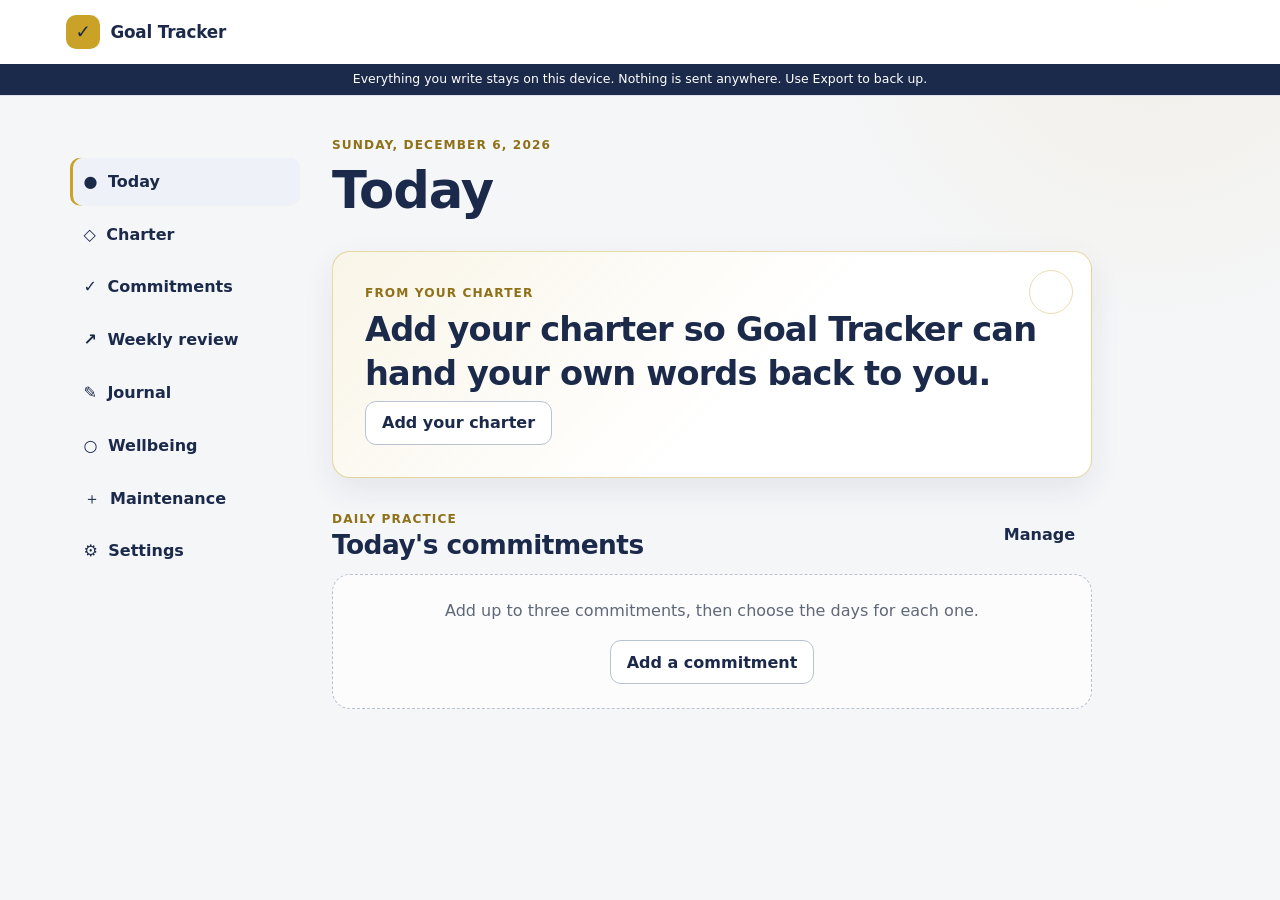
==== goal-tracker.html @ deef19a3 "Build private offline-first Goal Tracker" ====
<!doctype html>
<html lang="en" data-single-file="true">
<head>
  <meta charset="utf-8">
  <meta name="viewport" content="width=device-width, initial-scale=1, viewport-fit=cover">
  <meta name="theme-color" content="#1B2A4A">
  <meta http-equiv="Content-Security-Policy" content="default-src 'none'; script-src 'sha256-AmzIKdJXpVwLEZzU68lfQ1mdBtEyoO5dFPT7alHxhcQ='; style-src 'sha256-Ge08pgRv8mC3d4FVAQtG/hg/NUlKx7yEkmeWaC9Co2U='; img-src data: blob:; font-src 'none'; connect-src 'none'; media-src 'none'; object-src 'none'; base-uri 'none'; form-action 'none'; frame-src 'none'; worker-src 'none'; manifest-src 'none'">
  <meta name="description" content="A private, offline-first personal goal tracker.">
  <title>Goal Tracker</title>
  <link rel="icon" href="[data-uri]">
  <style>:root {
  color-scheme: light;
  --navy: #1B2A4A;
  --navy-2: #29426f;
  --gold: #C9A227;
  --gold-text: #8F7119;
  --ink: #172033;
  --muted: #5f6878;
  --paper: #ffffff;
  --canvas: #f5f6f8;
  --line: #d9dee7;
  --soft-navy: #eef2f8;
  --soft-gold: #fbf6e5;
  --success: #2f765a;
  --danger: #a44343;
  --warning: #8F7119;
  --stuck: #76548f;
  --shadow: 0 12px 32px rgba(27, 42, 74, 0.08);
  --radius: 18px;
  --radius-small: 12px;
  --content: 760px;
  font-family: system-ui, sans-serif;
  font-synthesis: none;
  text-rendering: optimizeLegibility;
}

* {
  box-sizing: border-box;
}

html {
  min-width: 320px;
  min-height: 100%;
  background: var(--canvas);
}

body {
  min-width: 320px;
  min-height: 100vh;
  margin: 0;
  overflow-x: hidden;
  color: var(--ink);
  background:
    radial-gradient(circle at 90% 0%, rgba(201, 162, 39, 0.08), transparent 22rem),
    var(--canvas);
  font-size: 16px;
  line-height: 1.55;
}

button,
input,
textarea,
select {
  font: inherit;
}

button {
  touch-action: manipulation;
}

button,
label,
input,
textarea {
  max-width: 100%;
}

button:focus-visible,
input:focus-visible,
textarea:focus-visible,
select:focus-visible,
a:focus-visible {
  outline: 3px solid rgba(201, 162, 39, 0.72);
  outline-offset: 2px;
}

h1,
h2,
h3,
p {
  margin-top: 0;
}

h1,
h2,
h3 {
  color: var(--navy);
  line-height: 1.18;
  letter-spacing: -0.02em;
}

h1 {
  margin-bottom: 0.45rem;
  font-size: clamp(2rem, 8vw, 3.2rem);
  font-weight: 760;
}

h2 {
  margin-bottom: 0.7rem;
  font-size: clamp(1.3rem, 4vw, 1.65rem);
}

h3 {
  margin-bottom: 0.55rem;
  font-size: 1.06rem;
}

[hidden] {
  display: none !important;
}

.sr-only {
  position: absolute !important;
  width: 1px !important;
  height: 1px !important;
  padding: 0 !important;
  overflow: hidden !important;
  clip: rect(0, 0, 0, 0) !important;
  white-space: nowrap !important;
  border: 0 !important;
}

.skip-link {
  position: fixed;
  z-index: 1000;
  top: 0.5rem;
  left: 0.5rem;
  padding: 0.7rem 1rem;
  transform: translateY(-160%);
  border-radius: 8px;
  color: white;
  background: var(--navy);
}

.skip-link:focus {
  transform: translateY(0);
}

.backup-banner {
  position: relative;
  z-index: 80;
  display: flex;
  align-items: center;
  justify-content: center;
  gap: 1rem;
  padding: 0.75rem max(1rem, env(safe-area-inset-right)) 0.75rem max(1rem, env(safe-area-inset-left));
  color: #fff;
  background: var(--gold-text);
}

.backup-banner > div:first-child {
  display: grid;
  gap: 0.05rem;
}

.banner-actions,
.form-actions,
.segmented-actions,
.data-actions {
  display: flex;
  flex-wrap: wrap;
  align-items: center;
  gap: 0.65rem;
}

.app-header {
  position: sticky;
  z-index: 50;
  top: 0;
  border-bottom: 1px solid rgba(217, 222, 231, 0.88);
  background: rgba(255, 255, 255, 0.96);
  backdrop-filter: blur(12px);
}

.header-inner {
  display: flex;
  min-height: 64px;
  align-items: center;
  gap: 0.75rem;
  max-width: 1180px;
  margin: 0 auto;
  padding: 0.55rem 1rem;
}

.brand {
  display: flex;
  flex: 1;
  align-items: center;
  gap: 0.65rem;
  color: var(--navy);
  font-size: 1.05rem;
  font-weight: 750;
  letter-spacing: -0.01em;
}

.brand-mark {
  display: grid;
  width: 34px;
  height: 34px;
  place-items: center;
  border-radius: 10px;
  color: var(--navy);
  background: var(--gold);
  font-size: 1.15rem;
  font-weight: 900;
}

.privacy-strip {
  margin: 0;
  padding: 0.45rem 1rem;
  color: #fff;
  background: var(--navy);
  text-align: center;
  font-size: 0.78rem;
  line-height: 1.35;
}

.layout {
  display: grid;
  grid-template-columns: minmax(0, 1fr);
  max-width: 1180px;
  margin: 0 auto;
}

.desktop-nav {
  display: none;
}

.main-content {
  width: 100%;
  min-width: 0;
  padding: 1.5rem max(1rem, env(safe-area-inset-right)) calc(6rem + env(safe-area-inset-bottom)) max(1rem, env(safe-area-inset-left));
}

.view {
  width: min(100%, var(--content));
  margin: 0 auto;
  animation: view-in 180ms ease-out;
}

@keyframes view-in {
  from {
    opacity: 0;
    transform: translateY(4px);
  }
  to {
    opacity: 1;
    transform: translateY(0);
  }
}

@media (prefers-reduced-motion: reduce) {
  *,
  *::before,
  *::after {
    scroll-behavior: auto !important;
    animation-duration: 0.01ms !important;
    animation-iteration-count: 1 !important;
    transition-duration: 0.01ms !important;
  }
}

.page-heading {
  display: flex;
  align-items: flex-end;
  justify-content: space-between;
  gap: 1rem;
  margin: 0.25rem 0 1.5rem;
}

.page-heading-split {
  align-items: center;
}

.intro {
  max-width: 62ch;
  margin-bottom: 0;
  color: var(--muted);
  font-size: 1.02rem;
}

.eyebrow,
.card-kicker {
  margin-bottom: 0.3rem;
  color: var(--gold-text);
  font-size: 0.76rem;
  font-weight: 780;
  letter-spacing: 0.09em;
  text-transform: uppercase;
}

.card {
  overflow: hidden;
  border: 1px solid var(--line);
  border-radius: var(--radius);
  background: var(--paper);
  box-shadow: var(--shadow);
}

.greeting-card {
  position: relative;
  margin-bottom: 2rem;
  padding: clamp(1.25rem, 5vw, 2rem);
  border-color: rgba(201, 162, 39, 0.4);
  background:
    linear-gradient(135deg, rgba(201, 162, 39, 0.11), transparent 55%),
    var(--paper);
}

.greeting-card::after {
  position: absolute;
  top: 1.1rem;
  right: 1.1rem;
  width: 42px;
  height: 42px;
  border: 1px solid rgba(201, 162, 39, 0.36);
  border-radius: 50%;
  content: "";
}

.greeting-text {
  position: relative;
  z-index: 1;
  max-width: 31ch;
  margin-bottom: 0.35rem;
  color: var(--navy);
  font-size: clamp(1.35rem, 6vw, 2.1rem);
  font-weight: 650;
  line-height: 1.3;
  letter-spacing: -0.025em;
}

.milestone-arrival {
  display: flex;
  align-items: center;
  justify-content: space-between;
  gap: 1rem;
  margin-bottom: 1.75rem;
  padding: 1.2rem;
  border-left: 5px solid var(--gold);
}

.milestone-arrival p:last-child {
  margin-bottom: 0;
}

.section-heading {
  display: flex;
  align-items: center;
  justify-content: space-between;
  gap: 1rem;
  margin: 1.5rem 0 0.9rem;
}

.section-heading h2,
.section-heading p {
  margin-bottom: 0;
}

.stack {
  display: grid;
  gap: 1rem;
}

.form-stack {
  display: grid;
  gap: 1.25rem;
}

.form-card,
.settings-card,
.week-card,
.chart-card,
.privacy-card {
  padding: clamp(1rem, 4vw, 1.4rem);
}

.form-card {
  display: grid;
  gap: 1.15rem;
}

.form-card h2 {
  margin-bottom: 0;
}

label {
  display: grid;
  gap: 0.45rem;
  color: var(--navy);
  font-weight: 650;
}

input[type="text"],
input[type="date"],
input[type="time"],
textarea,
select {
  width: 100%;
  min-height: 48px;
  padding: 0.72rem 0.8rem;
  border: 1px solid #b9c2d0;
  border-radius: 10px;
  color: var(--ink);
  background: #fff;
  font-weight: 430;
}

textarea {
  min-height: 96px;
  resize: vertical;
}

input:hover,
textarea:hover,
select:hover {
  border-color: #8d99ab;
}

.field-help {
  color: var(--muted);
  font-size: 0.84rem;
  font-weight: 450;
}

.button,
.icon-button {
  min-height: 44px;
  border: 1px solid transparent;
  border-radius: 11px;
  cursor: pointer;
  font-weight: 720;
  line-height: 1.2;
}

.button {
  display: inline-flex;
  align-items: center;
  justify-content: center;
  gap: 0.45rem;
  min-width: 44px;
  padding: 0.7rem 1rem;
}

.icon-button {
  display: inline-grid;
  width: 44px;
  min-width: 44px;
  padding: 0;
  place-items: center;
  color: var(--navy);
  background: var(--soft-navy);
  font-size: 1.35rem;
}

.button-primary {
  color: #fff;
  background: var(--navy);
}

.button-primary:hover {
  background: var(--navy-2);
}

.button-secondary {
  border-color: #b9c2d0;
  color: var(--navy);
  background: #fff;
}

.button-secondary:hover,
.icon-button:hover {
  border-color: #8d99ab;
  background: var(--soft-navy);
}

.button-quiet {
  color: var(--navy);
  background: transparent;
}

.button-quiet:hover {
  background: var(--soft-navy);
}

.button-light {
  border-color: rgba(255, 255, 255, 0.7);
  color: var(--navy);
  background: #fff;
}

.button-danger {
  border-color: rgba(164, 67, 67, 0.28);
  color: var(--danger);
  background: #fff;
}

.button[disabled],
.icon-button[disabled] {
  cursor: not-allowed;
  opacity: 0.5;
}

.sticky-action {
  position: sticky;
  z-index: 10;
  bottom: calc(0.75rem + env(safe-area-inset-bottom));
  display: flex;
  justify-content: flex-end;
  padding: 0.65rem;
  border: 1px solid rgba(217, 222, 231, 0.9);
  border-radius: 15px;
  background: rgba(255, 255, 255, 0.94);
  box-shadow: var(--shadow);
  backdrop-filter: blur(10px);
}

.value-number,
.tension-number {
  display: inline-grid;
  width: 30px;
  height: 30px;
  margin-right: 0.35rem;
  place-items: center;
  border-radius: 50%;
  color: var(--navy);
  background: var(--soft-gold);
  font-size: 0.88rem;
}

.tension-grid {
  display: grid;
  gap: 0.85rem;
}

.commitment-card,
.today-commitment {
  padding: 1.1rem;
}

.commitment-card {
  display: grid;
  gap: 1rem;
}

.commitment-head,
.today-commitment-head {
  display: flex;
  align-items: flex-start;
  justify-content: space-between;
  gap: 0.75rem;
}

.commitment-head h2,
.today-commitment h3 {
  overflow-wrap: anywhere;
}

.schedule-picker {
  display: grid;
  grid-template-columns: repeat(4, minmax(44px, 1fr));
  gap: 0.35rem;
  border: 0;
  padding: 0;
  margin: 0;
}

.schedule-picker legend {
  grid-column: 1 / -1;
  margin-bottom: 0.55rem;
  color: var(--navy);
  font-weight: 650;
}

@media (min-width: 500px) {
  .schedule-picker {
    grid-template-columns: repeat(7, minmax(44px, 1fr));
  }
}

.day-check {
  position: relative;
  display: block;
  min-width: 0;
}

.day-check input {
  position: absolute;
  width: 1px;
  height: 1px;
  opacity: 0;
}

.day-check span {
  display: grid;
  min-width: 0;
  min-height: 44px;
  place-items: center;
  border: 1px solid #b9c2d0;
  border-radius: 10px;
  color: var(--muted);
  background: #fff;
  font-size: 0.76rem;
  font-weight: 720;
}

.day-check input:checked + span {
  border-color: var(--navy);
  color: #fff;
  background: var(--navy);
}

.day-check input:focus-visible + span {
  outline: 3px solid rgba(201, 162, 39, 0.72);
  outline-offset: 2px;
}

.commitment-meta {
  display: flex;
  flex-wrap: wrap;
  gap: 0.5rem;
  color: var(--muted);
  font-size: 0.84rem;
}

.count-badge,
.status-badge {
  display: inline-flex;
  min-height: 28px;
  align-items: center;
  padding: 0.25rem 0.55rem;
  border-radius: 999px;
  font-size: 0.78rem;
  font-weight: 720;
}

.count-badge {
  color: var(--navy);
  background: var(--soft-gold);
}

.status-actions {
  display: grid;
  grid-template-columns: repeat(2, minmax(0, 1fr));
  gap: 0.55rem;
  margin-top: 0.85rem;
}

.status-button {
  min-height: 48px;
  justify-content: flex-start;
  border-color: var(--line);
  color: var(--navy);
  background: #fff;
  font-size: 0.9rem;
}

.status-button::before {
  width: 10px;
  height: 10px;
  flex: 0 0 auto;
  border-radius: 50%;
  background: var(--line);
  content: "";
}

.status-button[data-status="Completed"]::before,
.status-completed {
  background: var(--success);
}

.status-button[data-status="Missed"]::before,
.status-missed {
  background: var(--danger);
}

.status-button[data-status="Renegotiated"]::before,
.status-renegotiated {
  background: var(--warning);
}

.status-button[data-status="Stuck"]::before,
.status-stuck {
  background: var(--stuck);
}

.status-not-scheduled {
  background: #aeb6c2;
}

.status-button.is-selected {
  border-color: var(--navy);
  box-shadow: inset 0 0 0 1px var(--navy);
  background: var(--soft-navy);
}

.current-status {
  margin: 0.75rem 0 0;
  color: var(--muted);
  font-size: 0.88rem;
}

.renegotiated-detail {
  margin: 0.7rem 0 0;
  padding: 0.7rem;
  border-radius: 10px;
  color: #65510f;
  background: var(--soft-gold);
  font-size: 0.9rem;
}

.empty-state {
  padding: 1.5rem;
  border: 1px dashed #b9c2d0;
  border-radius: var(--radius);
  color: var(--muted);
  background: rgba(255, 255, 255, 0.65);
  text-align: center;
}

.empty-state p:last-child {
  margin-bottom: 0;
}

.support-note {
  margin-top: 1.25rem;
  padding: 1rem;
  border-left: 5px solid var(--stuck);
  border-radius: 12px;
  color: #463154;
  background: #f5eff8;
}

.support-note p {
  margin: 0.25rem 0 0;
}

.week-card {
  margin-top: 1.5rem;
}

.week-grid {
  display: grid;
  gap: 1rem;
}

.week-row {
  display: grid;
  gap: 0.5rem;
}

.week-row-title {
  overflow-wrap: anywhere;
  color: var(--navy);
  font-size: 0.9rem;
  font-weight: 720;
}

.week-days {
  display: grid;
  grid-template-columns: repeat(7, minmax(0, 1fr));
  gap: 0.3rem;
}

.week-day {
  display: grid;
  min-width: 0;
  min-height: 58px;
  place-items: center;
  gap: 0.15rem;
  padding: 0.25rem 0.05rem;
  border: 1px solid var(--line);
  border-radius: 9px;
  color: var(--muted);
  background: #fff;
  text-align: center;
  font-size: 0.66rem;
}

.week-day strong {
  color: var(--navy);
  font-size: 0.72rem;
}

.week-day .status-dot {
  width: 10px;
  height: 10px;
}

.week-status-code {
  color: var(--navy);
  font-size: 0.63rem;
  font-weight: 800;
}

.week-day.is-today {
  border-color: var(--gold);
  box-shadow: inset 0 0 0 1px var(--gold);
}

.status-legend {
  display: flex;
  flex-wrap: wrap;
  gap: 0.55rem 0.8rem;
  margin-top: 1rem;
  color: var(--muted);
  font-size: 0.74rem;
}

.status-legend span {
  display: inline-flex;
  align-items: center;
  gap: 0.35rem;
}

.status-dot,
.line-key {
  display: inline-block;
  width: 9px;
  height: 9px;
  flex: 0 0 auto;
  border-radius: 50%;
}

.rating-grid {
  display: grid;
  gap: 1rem;
}

.rating-grid label {
  position: relative;
  padding: 1rem;
  border: 1px solid var(--line);
  border-radius: 12px;
  background: var(--soft-navy);
}

.rating-output {
  position: absolute;
  top: 0.65rem;
  right: 0.8rem;
  display: grid;
  width: 42px;
  height: 42px;
  place-items: center;
  border-radius: 50%;
  color: var(--navy);
  background: #fff;
  font-size: 1.15rem;
  font-weight: 780;
}

input[type="range"] {
  width: 100%;
  min-height: 44px;
  accent-color: var(--navy);
}

.range-ends {
  display: flex;
  justify-content: space-between;
  color: var(--muted);
  font-size: 0.75rem;
}

.chart-card {
  margin-top: 1.5rem;
}

.chart {
  display: block;
  width: 100%;
  height: 230px;
  margin-top: 0.75rem;
  border-radius: 12px;
  background: linear-gradient(to bottom, #fff, #f9fafc);
}

.chart-legend {
  display: flex;
  flex-wrap: wrap;
  gap: 0.7rem;
  color: var(--muted);
  font-size: 0.76rem;
}

.chart-legend span {
  display: inline-flex;
  align-items: center;
  gap: 0.35rem;
}

.line-key {
  width: 18px;
  height: 3px;
  border-radius: 3px;
}

.line-progress {
  background: var(--navy);
}

.line-confidence {
  background: var(--gold-text);
}

.history-list {
  display: grid;
  gap: 0.75rem;
  margin-top: 1rem;
}

.history-item {
  display: grid;
  gap: 0.45rem;
  padding: 0.9rem;
  border: 1px solid var(--line);
  border-radius: 12px;
  background: #fff;
}

.history-head {
  display: flex;
  align-items: flex-start;
  justify-content: space-between;
  gap: 0.75rem;
}

.history-item p {
  margin-bottom: 0;
  overflow-wrap: anywhere;
}

.history-actions {
  display: flex;
  flex-wrap: wrap;
  gap: 0.4rem;
}

.history-actions .button {
  min-height: 44px;
  padding: 0.55rem 0.7rem;
  font-size: 0.8rem;
}

.prompt-box {
  padding: 1rem;
  border: 1px solid rgba(201, 162, 39, 0.35);
  border-radius: 12px;
  background: var(--soft-gold);
}

.prompt-box p:last-child {
  margin-bottom: 0;
  color: var(--navy);
  font-weight: 650;
}

.who-item {
  padding: 1rem;
}

.who-item h2 {
  font-size: 1.12rem;
}

.response-options {
  display: grid;
  gap: 0.45rem;
  border: 0;
  padding: 0;
  margin: 0;
}

.response-options legend {
  position: absolute;
  width: 1px;
  height: 1px;
  overflow: hidden;
  clip: rect(0, 0, 0, 0);
  white-space: nowrap;
}

.response-option {
  position: relative;
  display: block;
  color: var(--ink);
  font-weight: 500;
}

.response-option input {
  position: absolute;
  width: 1px;
  height: 1px;
  opacity: 0;
}

.response-option span {
  display: flex;
  min-height: 48px;
  align-items: center;
  justify-content: space-between;
  gap: 0.6rem;
  padding: 0.65rem 0.75rem;
  border: 1px solid var(--line);
  border-radius: 10px;
  background: #fff;
}

.response-option b {
  display: grid;
  width: 28px;
  height: 28px;
  flex: 0 0 auto;
  place-items: center;
  border-radius: 50%;
  color: var(--navy);
  background: var(--soft-navy);
  font-size: 0.82rem;
}

.response-option input:checked + span {
  border-color: var(--navy);
  box-shadow: inset 0 0 0 1px var(--navy);
  background: var(--soft-navy);
}

.response-option input:focus-visible + span {
  outline: 3px solid rgba(201, 162, 39, 0.72);
  outline-offset: 2px;
}

.attribution {
  margin-top: 1.25rem;
  padding-top: 1rem;
  border-top: 1px solid var(--line);
  color: var(--muted);
  font-size: 0.83rem;
}

.attribution p:last-child {
  margin-bottom: 0;
  color: var(--ink);
  font-weight: 620;
}

.milestone-grid {
  display: grid;
  gap: 0.8rem;
  margin: 1.25rem 0;
}

.milestone-card {
  display: grid;
  gap: 0.7rem;
  padding: 1rem;
}

.milestone-card.is-due {
  border-color: rgba(201, 162, 39, 0.6);
  background: var(--soft-gold);
}

.milestone-card.is-complete {
  border-color: rgba(47, 118, 90, 0.35);
}

.milestone-status {
  color: var(--muted);
  font-size: 0.84rem;
}

.settings-card + .settings-card,
.settings-card + .privacy-card {
  margin-top: 1rem;
}

.settings-card > p:last-child {
  margin-bottom: 0;
}

.settings-card label {
  margin: 0.8rem 0;
}

.storage-status {
  padding: 0.8rem;
  border-radius: 10px;
  color: var(--navy);
  background: var(--soft-navy);
}

.file-button {
  position: relative;
  overflow: hidden;
}

.file-button input {
  position: absolute;
  width: 1px;
  height: 1px;
  opacity: 0;
}

.privacy-card {
  border-color: rgba(201, 162, 39, 0.42);
  background: linear-gradient(135deg, var(--soft-gold), #fff 75%);
}

.privacy-card p:last-child {
  margin-bottom: 0;
}

.nav-dialog,
.form-dialog {
  width: min(calc(100% - 2rem), 520px);
  max-height: calc(100vh - 2rem);
  padding: 0;
  overflow: auto;
  border: 1px solid var(--line);
  border-radius: var(--radius);
  color: var(--ink);
  background: #fff;
  box-shadow: 0 24px 70px rgba(11, 20, 39, 0.3);
}

.nav-dialog::backdrop,
.form-dialog::backdrop {
  background: rgba(15, 24, 42, 0.58);
}

.dialog-header {
  display: flex;
  align-items: flex-start;
  justify-content: space-between;
  gap: 1rem;
  padding: 1rem 1rem 0.5rem;
}

.dialog-header h2 {
  margin-bottom: 0;
}

.mobile-nav {
  display: grid;
  gap: 0.35rem;
  padding: 0.5rem 1rem 1rem;
}

.nav-button {
  display: flex;
  width: 100%;
  min-height: 48px;
  align-items: center;
  gap: 0.65rem;
  padding: 0.7rem 0.85rem;
  border: 0;
  border-radius: 10px;
  color: var(--navy);
  background: transparent;
  cursor: pointer;
  text-align: left;
  font-weight: 680;
}

.nav-button:hover,
.nav-button.is-active {
  background: var(--soft-navy);
}

.nav-button.is-active {
  box-shadow: inset 3px 0 0 var(--gold);
}

.form-dialog form {
  display: grid;
  gap: 1rem;
  padding: 0 1rem 1rem;
}

.form-dialog .dialog-header {
  padding: 0;
}

.form-error {
  margin: 0;
  color: var(--danger);
  font-weight: 650;
}

.toast {
  position: fixed;
  z-index: 120;
  right: 1rem;
  bottom: calc(1rem + env(safe-area-inset-bottom));
  width: min(calc(100% - 2rem), 360px);
  padding: 0.85rem 1rem;
  border-radius: 12px;
  color: #fff;
  background: var(--navy);
  box-shadow: 0 16px 42px rgba(11, 20, 39, 0.3);
  font-weight: 650;
}

.print-summary {
  display: none;
}

@media (min-width: 620px) {
  .main-content {
    padding-top: 2.25rem;
  }

  .rating-grid,
  .tension-grid,
  .milestone-grid {
    grid-template-columns: repeat(2, minmax(0, 1fr));
  }

  .tension-grid h3,
  .tension-grid label:last-child {
    grid-column: 1 / -1;
  }

  .status-actions {
    grid-template-columns: repeat(4, minmax(0, 1fr));
  }

  .response-options {
    grid-template-columns: repeat(2, minmax(0, 1fr));
  }
}

@media (min-width: 900px) {
  .menu-button {
    display: none;
  }

  .header-settings {
    visibility: hidden;
  }

  .layout {
    grid-template-columns: 230px minmax(0, 1fr);
    gap: 2rem;
    padding: 0 1.25rem;
  }

  .desktop-nav {
    position: sticky;
    top: 126px;
    display: grid;
    align-self: start;
    gap: 0.3rem;
    padding: 2rem 0;
  }

  .main-content {
    padding-right: 0;
    padding-left: 0;
  }

  .view {
    margin-left: 0;
  }
}

@media (max-width: 500px) {
  .backup-banner {
    align-items: stretch;
    flex-direction: column;
    gap: 0.55rem;
  }

  .banner-actions {
    justify-content: space-between;
  }

  .page-heading-split {
    align-items: stretch;
    flex-direction: column;
  }

  .page-heading-split > .button {
    align-self: flex-start;
  }

  .milestone-arrival {
    align-items: stretch;
    flex-direction: column;
  }

  .milestone-arrival .button {
    width: 100%;
  }

  .section-heading {
    align-items: flex-start;
  }

  .data-actions {
    align-items: stretch;
    flex-direction: column;
  }

  .data-actions .button {
    width: 100%;
  }

  .segmented-actions {
    gap: 0.25rem;
  }

  .segmented-actions .button {
    padding-right: 0.55rem;
    padding-left: 0.55rem;
    font-size: 0.8rem;
  }
}

@media (max-width: 370px) {
  .header-settings {
    display: none;
  }

  .header-inner {
    padding-right: 0.65rem;
    padding-left: 0.65rem;
  }

  .main-content {
    padding-right: 0.75rem;
    padding-left: 0.75rem;
  }

  .form-card,
  .settings-card,
  .week-card,
  .chart-card,
  .privacy-card {
    padding: 0.85rem;
  }

  .status-button {
    padding-right: 0.6rem;
    padding-left: 0.6rem;
    font-size: 0.8rem;
  }

  .day-check span {
    font-size: 0.68rem;
  }
}

@media print {
  @page {
    margin: 16mm;
  }

  body {
    color: #111;
    background: #fff;
    font-size: 10.5pt;
  }

  .backup-banner,
  .app-header,
  .layout,
  .toast,
  dialog {
    display: none !important;
  }

  .print-summary {
    display: block;
  }

  .print-summary h1 {
    margin-bottom: 3mm;
    color: #111;
    font-size: 22pt;
  }

  .print-summary h2 {
    margin: 8mm 0 3mm;
    padding-bottom: 1.5mm;
    border-bottom: 1px solid #999;
    color: #111;
    font-size: 15pt;
  }

  .print-summary h3 {
    margin: 5mm 0 1.5mm;
    color: #111;
    font-size: 11.5pt;
  }

  .print-summary p,
  .print-summary li {
    margin: 0 0 2mm;
    overflow-wrap: anywhere;
  }

  .print-summary table {
    width: 100%;
    border-collapse: collapse;
    page-break-inside: avoid;
  }

  .print-summary th,
  .print-summary td {
    padding: 2mm;
    border: 1px solid #aaa;
    text-align: left;
    vertical-align: top;
  }

  .print-summary section {
    break-inside: avoid;
  }

  .print-summary .print-records {
    break-inside: auto;
  }

  .print-summary .print-record {
    break-inside: avoid;
    padding: 2mm 0;
    border-bottom: 1px solid #ccc;
  }
}
</style>
</head>
<body>
  <a class="skip-link" href="#mainContent">Skip to content</a>

  <div id="backupBanner" class="backup-banner" hidden>
    <div>
      <strong>Your local backup is due.</strong>
      <span>Export a copy so your entries are safe if this device is lost or cleared.</span>
    </div>
    <div class="banner-actions">
      <button id="bannerExportButton" class="button button-light" type="button">Export now</button>
      <button id="dismissBackupButton" class="icon-button button-light" type="button" aria-label="Dismiss backup reminder">Close</button>
    </div>
  </div>

  <header class="app-header">
    <div class="header-inner">
      <button id="openNavButton" class="icon-button menu-button" type="button" aria-label="Open navigation" aria-controls="navDialog">
        <span aria-hidden="true">☰</span>
      </button>
      <div class="brand">
        <span class="brand-mark" aria-hidden="true">✓</span>
        <span>Goal Tracker</span>
      </div>
      <button class="button button-quiet header-settings" type="button" data-view-target="settings">Settings</button>
    </div>
    <p class="privacy-strip">Everything you write stays on this device. Nothing is sent anywhere. Use Export to back up.</p>
  </header>

  <div class="layout">
    <nav class="desktop-nav" aria-label="Main navigation">
      <button type="button" class="nav-button is-active" data-view-target="today">
        <span aria-hidden="true">●</span><span>Today</span>
      </button>
      <button type="button" class="nav-button" data-view-target="charter">
        <span aria-hidden="true">◇</span><span>Charter</span>
      </button>
      <button type="button" class="nav-button" data-view-target="commitments">
        <span aria-hidden="true">✓</span><span>Commitments</span>
      </button>
      <button type="button" class="nav-button" data-view-target="review">
        <span aria-hidden="true">↗</span><span>Weekly review</span>
      </button>
      <button type="button" class="nav-button" data-view-target="journal">
        <span aria-hidden="true">✎</span><span>Journal</span>
      </button>
      <button type="button" class="nav-button" data-view-target="wellbeing">
        <span aria-hidden="true">○</span><span>Wellbeing</span>
      </button>
      <button type="button" class="nav-button" data-view-target="maintenance">
        <span aria-hidden="true">＋</span><span>Maintenance</span>
      </button>
      <button type="button" class="nav-button" data-view-target="settings">
        <span aria-hidden="true">⚙</span><span>Settings</span>
      </button>
    </nav>

    <main id="mainContent" class="main-content" tabindex="-1">
      <section id="view-today" class="view" data-view="today" aria-labelledby="todayHeading">
        <div class="page-heading">
          <div>
            <p id="todayDate" class="eyebrow"></p>
            <h1 id="todayHeading">Today</h1>
          </div>
        </div>

        <article class="card greeting-card">
          <p class="card-kicker">From your charter</p>
          <p id="dailyGreeting" class="greeting-text"></p>
          <button id="greetingCharterButton" class="button button-secondary" type="button" data-view-target="charter" hidden>Add your charter</button>
        </article>

        <article id="maintenanceArrival" class="card milestone-arrival" hidden>
          <div>
            <p class="card-kicker">Maintenance check-in</p>
            <h2 id="maintenanceArrivalTitle"></h2>
            <p id="maintenanceArrivalText"></p>
          </div>
          <button class="button button-primary" type="button" data-view-target="maintenance">Reflect now</button>
        </article>

        <div class="section-heading">
          <div>
            <p class="eyebrow">Daily practice</p>
            <h2>Today's commitments</h2>
          </div>
          <button class="button button-quiet" type="button" data-view-target="commitments">Manage</button>
        </div>
        <div id="todayCommitments" class="stack"></div>

        <aside id="stuckSupport" class="support-note" hidden>
          <strong>When you feel stuck</strong>
          <p>Stuck means you need a human, not more willpower. Bring this to your next session or your accountability partner.</p>
        </aside>
      </section>

      <section id="view-charter" class="view" data-view="charter" aria-labelledby="charterHeading" hidden>
        <div class="page-heading">
          <div>
            <p class="eyebrow">Your compass</p>
            <h1 id="charterHeading">Charter</h1>
            <p class="intro">Build this with your group and coach on paper first, then copy it here so the app can hand it back to you.</p>
          </div>
        </div>

        <form id="charterForm" class="form-stack">
          <div id="guideValuesContainer" class="stack"></div>

          <article class="card form-card">
            <h2>North star and direction</h2>
            <label>
              <span>North star</span>
              <span class="field-help">One or two sentences</span>
              <textarea id="northStar" name="northStar" rows="3"></textarea>
            </label>
            <label>
              <span>The direction I choose</span>
              <textarea id="direction" name="direction" rows="3"></textarea>
            </label>
          </article>

          <article class="card form-card">
            <h2>Named tensions</h2>
            <p class="field-help">Add up to two tensions you are actively holding this season.</p>
            <div id="tensionsContainer" class="stack"></div>
          </article>

          <article class="card form-card">
            <h2>Patterns and support</h2>
            <label>
              <span>My key pattern, in one line</span>
              <input id="keyPattern" name="keyPattern" type="text">
            </label>
            <label>
              <span>My first early-warning sign</span>
              <textarea id="earlyWarning" name="earlyWarning" rows="2"></textarea>
            </label>
            <label>
              <span>My support need</span>
              <textarea id="supportNeed" name="supportNeed" rows="2"></textarea>
            </label>
          </article>

          <div class="sticky-action">
            <button class="button button-primary" type="submit">Save charter</button>
          </div>
        </form>
      </section>

      <section id="view-commitments" class="view" data-view="commitments" aria-labelledby="commitmentsHeading" hidden>
        <div class="page-heading page-heading-split">
          <div>
            <p class="eyebrow">Up to three</p>
            <h1 id="commitmentsHeading">Commitments</h1>
            <p class="intro">Choose small actions you can recognize and mark on their scheduled days.</p>
          </div>
          <button id="addCommitmentButton" class="button button-primary" type="button">Add commitment</button>
        </div>

        <div id="commitmentEditor" class="stack"></div>

        <section class="card week-card" aria-labelledby="weekViewHeading">
          <div class="section-heading">
            <div>
              <p class="card-kicker">Status pattern</p>
              <h2 id="weekViewHeading">Week view</h2>
              <p id="weekRangeLabel" class="field-help"></p>
            </div>
            <div class="segmented-actions">
              <button id="previousWeekButton" class="icon-button" type="button" aria-label="Show previous week">‹</button>
              <button id="currentWeekButton" class="button button-quiet" type="button">This week</button>
              <button id="nextWeekButton" class="icon-button" type="button" aria-label="Show next week">›</button>
            </div>
          </div>
          <div id="weekGrid" class="week-grid"></div>
          <div class="status-legend" aria-label="Status legend">
            <span><i class="status-dot status-completed"></i>Completed</span>
            <span><i class="status-dot status-missed"></i>Missed</span>
            <span><i class="status-dot status-renegotiated"></i>Renegotiated</span>
            <span><i class="status-dot status-stuck"></i>Stuck</span>
            <span><i class="status-dot status-not-scheduled"></i>Not scheduled</span>
          </div>
        </section>
      </section>

      <section id="view-review" class="view" data-view="review" aria-labelledby="reviewHeading" hidden>
        <div class="page-heading">
          <div>
            <p class="eyebrow">Once a week</p>
            <h1 id="reviewHeading">Weekly review</h1>
            <p class="intro">Capture what shifted, not just what got done.</p>
          </div>
        </div>

        <form id="weeklyReviewForm" class="card form-card">
          <label>
            <span>Week containing</span>
            <input id="reviewDate" name="reviewDate" type="date" required>
            <span id="reviewWeekHelp" class="field-help"></span>
          </label>
          <div class="rating-grid">
            <label>
              <span>Goal progress</span>
              <output id="progressOutput" class="rating-output" for="progressRating">5</output>
              <input id="progressRating" name="progressRating" type="range" min="0" max="10" value="5">
              <span class="range-ends"><span>0</span><span>10</span></span>
            </label>
            <label>
              <span>Confidence</span>
              <output id="confidenceOutput" class="rating-output" for="confidenceRating">5</output>
              <input id="confidenceRating" name="confidenceRating" type="range" min="0" max="10" value="5">
              <span class="range-ends"><span>0</span><span>10</span></span>
            </label>
          </div>
          <label>
            <span>Most common obstacle this week</span>
            <input id="weeklyObstacle" name="weeklyObstacle" type="text" maxlength="240" required>
          </label>
          <label>
            <span>What the week taught</span>
            <textarea id="weeklyLearning" name="weeklyLearning" rows="3" maxlength="500" required></textarea>
          </label>
          <button class="button button-primary" type="submit">Save weekly review</button>
        </form>

        <section class="card chart-card" aria-labelledby="reviewTrendHeading">
          <div class="section-heading">
            <div>
              <p class="card-kicker">Over time</p>
              <h2 id="reviewTrendHeading">Ratings trend</h2>
            </div>
            <div class="chart-legend">
              <span><i class="line-key line-progress"></i>Progress</span>
              <span><i class="line-key line-confidence"></i>Confidence</span>
            </div>
          </div>
          <canvas id="reviewChart" class="chart" role="img" aria-label="No weekly review ratings yet"></canvas>
          <div id="reviewHistory" class="history-list"></div>
        </section>
      </section>

      <section id="view-journal" class="view" data-view="journal" aria-labelledby="journalHeading" hidden>
        <div class="page-heading">
          <div>
            <p class="eyebrow">A private record</p>
            <h1 id="journalHeading">Journal</h1>
            <p class="intro">Use the optional prompt, or write what matters today.</p>
          </div>
        </div>

        <form id="journalForm" class="card form-card">
          <input id="journalEntryId" type="hidden">
          <label>
            <span>Date</span>
            <input id="journalDate" name="journalDate" type="date" required>
          </label>
          <div class="prompt-box">
            <span class="card-kicker">Optional prompt</span>
            <p id="journalPrompt"></p>
          </div>
          <label>
            <span>Entry</span>
            <textarea id="journalText" name="journalText" rows="8" required></textarea>
          </label>
          <div class="form-actions">
            <button class="button button-primary" type="submit">Save journal entry</button>
            <button id="clearJournalButton" class="button button-secondary" type="button">New entry</button>
          </div>
        </form>

        <section aria-labelledby="journalEntriesHeading">
          <div class="section-heading">
            <h2 id="journalEntriesHeading">Past entries</h2>
          </div>
          <div id="journalEntries" class="history-list"></div>
        </section>
      </section>

      <section id="view-wellbeing" class="view" data-view="wellbeing" aria-labelledby="wellbeingHeading" hidden>
        <div class="page-heading">
          <div>
            <p class="eyebrow">Weekly self-check</p>
            <h1 id="wellbeingHeading">Wellbeing</h1>
            <p class="intro">Answer each item for how you have felt over the last two weeks.</p>
          </div>
        </div>

        <form id="wellbeingForm" class="form-stack">
          <article class="card form-card">
            <label>
              <span>Week containing</span>
              <input id="wellbeingDate" name="wellbeingDate" type="date" required>
              <span id="wellbeingWeekHelp" class="field-help"></span>
            </label>
          </article>
          <div id="whoItems" class="stack"></div>
          <div class="sticky-action">
            <button class="button button-primary" type="submit">Save wellbeing check</button>
          </div>
        </form>

        <section class="card chart-card wellbeing-trend" aria-labelledby="wellbeingTrendHeading">
          <div class="section-heading">
            <div>
              <p class="card-kicker">Score from 0 to 100</p>
              <h2 id="wellbeingTrendHeading">Wellbeing trend</h2>
            </div>
          </div>
          <canvas id="wellbeingChart" class="chart" role="img" aria-label="No wellbeing scores yet"></canvas>
          <div id="wellbeingHistory" class="history-list"></div>
          <div class="attribution">
            <p>WHO-5 Well-Being Index. © World Health Organization 2024. Licensed under CC BY-NC-SA 3.0 IGO.</p>
            <p>This is a self-awareness tool, not a diagnostic or screening instrument. If your score concerns you, talk to your coach or a health professional.</p>
          </div>
        </section>
      </section>

      <section id="view-maintenance" class="view" data-view="maintenance" aria-labelledby="maintenanceHeading" hidden>
        <div class="page-heading">
          <div>
            <p class="eyebrow">After the program</p>
            <h1 id="maintenanceHeading">Maintenance</h1>
            <p class="intro">Set the end date once. Goal Tracker will surface a reflection at 30, 60, and 90 days.</p>
          </div>
        </div>

        <form id="programEndForm" class="card form-card">
          <label>
            <span>Program end date</span>
            <input id="programEndDate" name="programEndDate" type="date">
          </label>
          <button class="button button-primary" type="submit">Save end date</button>
        </form>

        <div id="maintenanceMarks" class="milestone-grid"></div>

        <form id="maintenanceReflectionForm" class="card form-card" hidden>
          <input id="maintenanceMarkKey" type="hidden">
          <p class="card-kicker">Maintenance reflection</p>
          <h2 id="maintenanceReflectionHeading"></h2>
          <label>
            <span>What held</span>
            <textarea id="maintenanceHeld" rows="3" required></textarea>
          </label>
          <label>
            <span>What slipped</span>
            <textarea id="maintenanceSlipped" rows="3" required></textarea>
          </label>
          <label>
            <span>One adjustment</span>
            <textarea id="maintenanceAdjustment" rows="3" required></textarea>
          </label>
          <button class="button button-primary" type="submit">Save reflection</button>
        </form>
      </section>

      <section id="view-settings" class="view" data-view="settings" aria-labelledby="settingsHeading" hidden>
        <div class="page-heading">
          <div>
            <p class="eyebrow">Local controls</p>
            <h1 id="settingsHeading">Settings</h1>
          </div>
        </div>

        <section class="card settings-card" aria-labelledby="promptSettingsHeading">
          <div class="section-heading">
            <div>
              <p class="card-kicker">Journal</p>
              <h2 id="promptSettingsHeading">Writing prompts</h2>
              <p class="field-help">Replace these with your program's prompts at any time.</p>
            </div>
          </div>
          <form id="promptSettingsForm" class="form-stack">
            <div id="promptInputs" class="stack"></div>
            <button class="button button-primary" type="submit">Save prompts</button>
          </form>
        </section>

        <section class="card settings-card" aria-labelledby="reminderHeading">
          <div class="section-heading">
            <div>
              <p class="card-kicker">Reminders</p>
              <h2 id="reminderHeading">Daily reminder</h2>
            </div>
          </div>
          <p>Push notifications are not available because they require a server. Goal Tracker does not use a server.</p>
          <label>
            <span>Reminder time</span>
            <input id="reminderTime" type="time" value="09:00">
          </label>
          <div class="form-actions">
            <button id="downloadCalendarButton" class="button button-primary" type="button">Add a daily reminder to my calendar</button>
            <button id="openAppReminderButton" class="button button-secondary" type="button">Enable open-app reminder</button>
          </div>
          <p id="notificationStatus" class="field-help">Optional notifications work only while this app is open.</p>
        </section>

        <section id="installCard" class="card settings-card" aria-labelledby="installHeading">
          <div class="section-heading">
            <div>
              <p class="card-kicker">Home screen</p>
              <h2 id="installHeading">Install Goal Tracker</h2>
            </div>
          </div>
          <p id="installHelp">Your browser may offer installation from its own menu.</p>
          <button id="installButton" class="button button-primary" type="button" hidden>Install app</button>
        </section>

        <section class="card settings-card" aria-labelledby="dataHeading">
          <div class="section-heading">
            <div>
              <p class="card-kicker">Backup and restore</p>
              <h2 id="dataHeading">Your data</h2>
            </div>
          </div>
          <p id="storagePersistenceStatus" class="storage-status" role="status"></p>
          <div class="data-actions">
            <button id="exportButton" class="button button-primary" type="button">Export all data</button>
            <label class="button button-secondary file-button">
              <span>Import backup</span>
              <input id="importInput" type="file" accept="application/json,.json">
            </label>
            <button id="printButton" class="button button-secondary" type="button">Print summary</button>
          </div>
          <p id="lastExportText" class="field-help"></p>
        </section>

        <section class="card privacy-card" aria-labelledby="privacyHeading">
          <p class="card-kicker">Privacy</p>
          <h2 id="privacyHeading">This device only</h2>
          <p>Everything you write stays on this device. Nothing is sent anywhere. Use Export to back up.</p>
          <p>There is no account, server, sync, analytics, telemetry, external script, or remote font.</p>
        </section>
      </section>
    </main>
  </div>

  <dialog id="navDialog" class="nav-dialog" aria-labelledby="navDialogHeading">
    <div class="dialog-header">
      <h2 id="navDialogHeading">Go to</h2>
      <button id="closeNavButton" class="icon-button" type="button" aria-label="Close navigation">×</button>
    </div>
    <nav class="mobile-nav" aria-label="Main navigation">
      <button type="button" class="nav-button is-active" data-view-target="today">Today</button>
      <button type="button" class="nav-button" data-view-target="charter">Charter</button>
      <button type="button" class="nav-button" data-view-target="commitments">Commitments</button>
      <button type="button" class="nav-button" data-view-target="review">Weekly review</button>
      <button type="button" class="nav-button" data-view-target="journal">Journal</button>
      <button type="button" class="nav-button" data-view-target="wellbeing">Wellbeing</button>
      <button type="button" class="nav-button" data-view-target="maintenance">Maintenance</button>
      <button type="button" class="nav-button" data-view-target="settings">Settings</button>
    </nav>
  </dialog>

  <dialog id="renegotiationDialog" class="form-dialog" aria-labelledby="renegotiationHeading">
    <form id="renegotiationForm" method="dialog">
      <div class="dialog-header">
        <div>
          <p class="card-kicker">Renegotiated</p>
          <h2 id="renegotiationHeading">Name the new commitment</h2>
        </div>
        <button id="cancelRenegotiationButton" class="icon-button" type="button" aria-label="Cancel">×</button>
      </div>
      <p>Enter a new action, a new date, or both.</p>
      <input id="renegotiationCommitmentId" type="hidden">
      <input id="renegotiationStatusDate" type="hidden">
      <label>
        <span>New action</span>
        <textarea id="renegotiationAction" rows="3"></textarea>
      </label>
      <label>
        <span>New date</span>
        <input id="renegotiationDate" type="date">
      </label>
      <p id="renegotiationError" class="form-error" role="alert" hidden>Add a new action or date.</p>
      <div class="form-actions">
        <button class="button button-primary" type="submit">Save renegotiation</button>
        <button id="closeRenegotiationButton" class="button button-secondary" type="button">Cancel</button>
      </div>
    </form>
  </dialog>

  <dialog id="importConfirmDialog" class="form-dialog" aria-labelledby="importConfirmHeading">
    <div class="dialog-header">
      <div>
        <p class="card-kicker">Restore backup</p>
        <h2 id="importConfirmHeading">Replace data on this device?</h2>
      </div>
    </div>
    <p>Importing this backup will replace all current Goal Tracker data on this device.</p>
    <div class="form-actions">
      <button id="cancelImportButton" class="button button-secondary" type="button">Keep current data</button>
      <button id="confirmImportButton" class="button button-danger" type="button">Replace with backup</button>
    </div>
  </dialog>

  <div id="toast" class="toast" role="status" aria-live="polite" hidden></div>

  <section id="printSummary" class="print-summary" aria-label="Goal Tracker printable summary"></section>
  <script>(() => {
  "use strict";

  const APP_NAME = "Goal Tracker";
  const STORAGE_KEY = "goalTrackerData";
  const SCHEMA_VERSION = 1;
  const IS_SINGLE_FILE = document.documentElement.dataset.singleFile === "true";
  const MARKED_STATUSES = ["Completed", "Missed", "Renegotiated", "Stuck"];
  const DAY_NAMES = ["Mon", "Tue", "Wed", "Thu", "Fri", "Sat", "Sun"];
  const DEFAULT_PROMPTS = [
    "What did today teach you about your goal?",
    "What helped you move in your chosen direction today?",
    "Where did your key pattern show up today?",
    "What is one small adjustment for tomorrow?",
    "What support would help you next?"
  ];
  const WHO_ITEMS = [
    "I have felt cheerful and in good spirits",
    "I have felt calm and relaxed",
    "I have felt active and vigorous",
    "I woke up feeling fresh and rested",
    "My daily life has been filled with things that interest me"
  ];
  const WHO_RESPONSES = [
    { value: 5, label: "All of the time" },
    { value: 4, label: "Most of the time" },
    { value: 3, label: "More than half of the time" },
    { value: 2, label: "Less than half of the time" },
    { value: 1, label: "Some of the time" },
    { value: 0, label: "At no time" }
  ];
  const MILESTONE_OFFSETS = [30, 60, 90];

  const byId = (id) => document.getElementById(id);
  const nowIso = () => new Date().toISOString();
  let bootNotice = "";
  let corruptStorageDetected = false;
  let toastTimer = 0;
  let notificationTimer = 0;
  let dayRefreshTimer = 0;
  let deferredInstallPrompt = null;
  let viewedWeekStart = startOfWeek(new Date());
  let commitmentDrafts = [];

  function createId(prefix) {
    if (globalThis.crypto && typeof globalThis.crypto.randomUUID === "function") {
      return `${prefix}-${globalThis.crypto.randomUUID()}`;
    }
    return `${prefix}-${Date.now()}-${Math.random().toString(36).slice(2, 10)}`;
  }

  function createElement(tagName, className, text) {
    const element = document.createElement(tagName);
    if (className) element.className = className;
    if (text !== undefined && text !== null) element.textContent = String(text);
    return element;
  }

  function appendText(parent, tagName, className, text) {
    const element = createElement(tagName, className, text);
    parent.append(element);
    return element;
  }

  function cleanText(value) {
    return typeof value === "string" ? value : "";
  }

  function cleanDate(value) {
    if (typeof value !== "string") return "";
    const match = /^(\d{4})-(\d{2})-(\d{2})$/.exec(value);
    if (!match) return "";
    const year = Number(match[1]);
    const month = Number(match[2]);
    const day = Number(match[3]);
    const date = new Date(year, month - 1, day, 12, 0, 0, 0);
    return date.getFullYear() === year && date.getMonth() === month - 1 && date.getDate() === day
      ? value
      : "";
  }

  function cleanTime(value) {
    if (typeof value !== "string") return "";
    const match = /^(\d{2}):(\d{2})$/.exec(value);
    if (!match) return "";
    const hour = Number(match[1]);
    const minute = Number(match[2]);
    return hour >= 0 && hour <= 23 && minute >= 0 && minute <= 59 ? value : "";
  }

  function cleanDateTime(value) {
    if (typeof value !== "string") return "";
    const date = new Date(value);
    return Number.isNaN(date.getTime()) ? "" : date.toISOString();
  }

  function clampInteger(value, minimum, maximum, fallback) {
    const number = Number(value);
    if (!Number.isInteger(number)) return fallback;
    return Math.min(maximum, Math.max(minimum, number));
  }

  function uniqueDays(value) {
    if (!Array.isArray(value)) return [];
    return [...new Set(value.map(Number).filter((day) => Number.isInteger(day) && day >= 1 && day <= 7))].sort();
  }

  function localDateString(date = new Date()) {
    const year = date.getFullYear();
    const month = String(date.getMonth() + 1).padStart(2, "0");
    const day = String(date.getDate()).padStart(2, "0");
    return `${year}-${month}-${day}`;
  }

  function parseLocalDate(value) {
    const match = /^(\d{4})-(\d{2})-(\d{2})$/.exec(value || "");
    if (!match) return new Date(NaN);
    const date = new Date(Number(match[1]), Number(match[2]) - 1, Number(match[3]), 12, 0, 0, 0);
    if (
      date.getFullYear() !== Number(match[1]) ||
      date.getMonth() !== Number(match[2]) - 1 ||
      date.getDate() !== Number(match[3])
    ) {
      return new Date(NaN);
    }
    return date;
  }

  function startOfWeek(date) {
    const result = new Date(date.getFullYear(), date.getMonth(), date.getDate(), 12, 0, 0, 0);
    const daysSinceMonday = (result.getDay() + 6) % 7;
    result.setDate(result.getDate() - daysSinceMonday);
    return result;
  }

  function weekStartString(value) {
    const date = typeof value === "string" ? parseLocalDate(value) : value;
    if (Number.isNaN(date.getTime())) return "";
    return localDateString(startOfWeek(date));
  }

  function addLocalDays(value, amount) {
    const date = typeof value === "string" ? parseLocalDate(value) : new Date(value);
    if (Number.isNaN(date.getTime())) return "";
    date.setDate(date.getDate() + amount);
    return localDateString(date);
  }

  function weekdayNumber(date) {
    return ((date.getDay() + 6) % 7) + 1;
  }

  function formatDate(value, options = { year: "numeric", month: "short", day: "numeric" }) {
    const date = typeof value === "string" ? parseLocalDate(value) : value;
    if (!date || Number.isNaN(date.getTime())) return "Date unavailable";
    return new Intl.DateTimeFormat(undefined, options).format(date);
  }

  function formatDateTime(value) {
    const date = new Date(value);
    if (Number.isNaN(date.getTime())) return "Not yet";
    return new Intl.DateTimeFormat(undefined, {
      year: "numeric",
      month: "short",
      day: "numeric",
      hour: "numeric",
      minute: "2-digit"
    }).format(date);
  }

  function daysBetween(fromValue, toValue) {
    const from = parseLocalDate(fromValue);
    const to = parseLocalDate(toValue);
    if (Number.isNaN(from.getTime()) || Number.isNaN(to.getTime())) return 0;
    return Math.floor((to.getTime() - from.getTime()) / 86400000);
  }

  function defaultGuideValue() {
    return {
      value: "",
      meaning: "",
      behavioralSignature: "",
      betrayalSignature: ""
    };
  }

  function defaultTension() {
    return {
      onePull: "",
      otherPull: "",
      weighting: ""
    };
  }

  function createDefaultState() {
    const createdAt = nowIso();
    return {
      schemaVersion: SCHEMA_VERSION,
      meta: {
        createdAt,
        updatedAt: createdAt,
        firstSavedAt: "",
        lastExportAt: "",
        backupDismissedOn: "",
        persistenceRequested: false,
        persistenceResult: "not-requested"
      },
      charter: {
        guideValues: [defaultGuideValue(), defaultGuideValue(), defaultGuideValue()],
        northStar: "",
        tensions: [defaultTension(), defaultTension()],
        direction: "",
        keyPattern: "",
        earlyWarning: "",
        supportNeed: ""
      },
      greeting: {
        date: "",
        candidateKey: "",
        text: "",
        lastCandidateKey: ""
      },
      commitments: [],
      weeklyReviews: [],
      journalEntries: [],
      wellbeingChecks: [],
      maintenance: {
        programEndDate: "",
        reflections: {}
      },
      settings: {
        prompts: [...DEFAULT_PROMPTS],
        reminderTime: "09:00",
        openAppNotificationsEnabled: false
      }
    };
  }

  function normalizeGuideValue(value) {
    const source = value && typeof value === "object" ? value : {};
    return {
      value: cleanText(source.value, 5000),
      meaning: cleanText(source.meaning, 10000),
      behavioralSignature: cleanText(source.behavioralSignature, 10000),
      betrayalSignature: cleanText(source.betrayalSignature, 10000)
    };
  }

  function normalizeTension(value) {
    const source = value && typeof value === "object" ? value : {};
    return {
      onePull: cleanText(source.onePull, 5000),
      otherPull: cleanText(source.otherPull, 5000),
      weighting: cleanText(source.weighting, 10000)
    };
  }

  function normalizeStatusMap(value) {
    const result = {};
    if (!value || typeof value !== "object" || Array.isArray(value)) return result;
    Object.entries(value).forEach(([date, entry]) => {
      if (!cleanDate(date) || !entry || typeof entry !== "object") return;
      if (!MARKED_STATUSES.includes(entry.status)) return;
      const normalized = {
        status: entry.status,
        updatedAt: cleanDateTime(entry.updatedAt) || nowIso(),
        commitmentText: cleanText(entry.commitmentText, 10000)
      };
      if (entry.status === "Renegotiated") {
        normalized.newAction = cleanText(entry.newAction, 10000);
        normalized.newDate = cleanDate(entry.newDate);
        if (!normalized.newAction && !normalized.newDate) return;
      }
      result[date] = normalized;
    });
    return result;
  }

  function normalizeScheduleHistory(value, fallbackDays, fallbackCreatedAt) {
    const history = Array.isArray(value) ? value : [];
    const normalized = history
      .map((entry) => {
        if (!entry || typeof entry !== "object") return null;
        return {
          effectiveFrom: cleanDate(entry.effectiveFrom),
          days: uniqueDays(entry.days),
          recordedAt: cleanDateTime(entry.recordedAt) || fallbackCreatedAt
        };
      })
      .filter((entry) => entry && entry.effectiveFrom)
      .sort((a, b) => a.effectiveFrom.localeCompare(b.effectiveFrom));
    if (!normalized.length && fallbackDays.length) {
      normalized.push({
        effectiveFrom: localDateString(parseLocalDate(fallbackCreatedAt.slice(0, 10))) || localDateString(),
        days: fallbackDays,
        recordedAt: fallbackCreatedAt
      });
    }
    return normalized;
  }

  function normalizeCommitment(value) {
    const source = value && typeof value === "object" ? value : {};
    const createdAt = cleanDateTime(source.createdAt) || nowIso();
    const archivedAt = cleanDateTime(source.archivedAt);
    const days = uniqueDays(source.days);
    return {
      id: cleanText(source.id, 200) || createId("commitment"),
      text: cleanText(source.text, 10000),
      days,
      active: source.active !== false,
      createdAt,
      createdDate: cleanDate(source.createdDate) || localDateString(new Date(createdAt)),
      archivedAt,
      archivedDate: cleanDate(source.archivedDate) || (archivedAt ? localDateString(new Date(archivedAt)) : ""),
      statuses: normalizeStatusMap(source.statuses),
      renegotiationCount: Math.max(0, clampInteger(source.renegotiationCount, 0, Number.MAX_SAFE_INTEGER, 0)),
      scheduleHistory: normalizeScheduleHistory(source.scheduleHistory, days, createdAt)
    };
  }

  function normalizeWeeklyReview(value) {
    if (!value || typeof value !== "object") return null;
    const weekStart = weekStartString(cleanDate(value.weekStart));
    if (!weekStart) return null;
    return {
      weekStart,
      progress: clampInteger(value.progress, 0, 10, 0),
      confidence: clampInteger(value.confidence, 0, 10, 0),
      obstacle: cleanText(value.obstacle, 2000),
      learning: cleanText(value.learning, 5000),
      updatedAt: cleanDateTime(value.updatedAt) || nowIso()
    };
  }

  function normalizeJournalEntry(value) {
    if (!value || typeof value !== "object") return null;
    const date = cleanDate(value.date);
    if (!date) return null;
    return {
      id: cleanText(value.id, 200) || createId("journal"),
      date,
      prompt: cleanText(value.prompt, 5000),
      text: cleanText(value.text, 100000),
      updatedAt: cleanDateTime(value.updatedAt) || nowIso()
    };
  }

  function normalizeWellbeingCheck(value) {
    if (!value || typeof value !== "object") return null;
    const weekStart = weekStartString(cleanDate(value.weekStart));
    if (!weekStart || !Array.isArray(value.items) || value.items.length !== 5) return null;
    const items = value.items.map((item) => clampInteger(item, 0, 5, -1));
    if (items.some((item) => item < 0)) return null;
    const rawTotal = items.reduce((sum, item) => sum + item, 0);
    return {
      weekStart,
      items,
      rawTotal,
      score: rawTotal * 4,
      updatedAt: cleanDateTime(value.updatedAt) || nowIso()
    };
  }

  function normalizeReflections(value) {
    const result = Object.create(null);
    if (!value || typeof value !== "object" || Array.isArray(value)) return result;
    Object.entries(value).forEach(([key, reflection]) => {
      if (!reflection || typeof reflection !== "object") return;
      result[cleanText(key, 100)] = {
        held: cleanText(reflection.held, 10000),
        slipped: cleanText(reflection.slipped, 10000),
        adjustment: cleanText(reflection.adjustment, 10000),
        completedAt: cleanDateTime(reflection.completedAt) || nowIso()
      };
    });
    return result;
  }

  function normalizeState(input) {
    const defaults = createDefaultState();
    const source = input && typeof input === "object" && !Array.isArray(input) ? input : {};
    const meta = source.meta && typeof source.meta === "object" ? source.meta : {};
    const charter = source.charter && typeof source.charter === "object" ? source.charter : {};
    const greeting = source.greeting && typeof source.greeting === "object" ? source.greeting : {};
    const maintenance = source.maintenance && typeof source.maintenance === "object" ? source.maintenance : {};
    const settings = source.settings && typeof source.settings === "object" ? source.settings : {};

    const guideValues = Array.isArray(charter.guideValues) ? charter.guideValues.slice(0, 3).map(normalizeGuideValue) : [];
    while (guideValues.length < 3) guideValues.push(defaultGuideValue());
    const tensions = Array.isArray(charter.tensions) ? charter.tensions.slice(0, 2).map(normalizeTension) : [];
    while (tensions.length < 2) tensions.push(defaultTension());

    const prompts = Array.isArray(settings.prompts)
      ? settings.prompts.slice(0, 5).map((prompt) => cleanText(prompt, 5000))
      : [...DEFAULT_PROMPTS];
    while (prompts.length < 5) prompts.push(DEFAULT_PROMPTS[prompts.length]);

    const reviewsByWeek = new Map();
    (Array.isArray(source.weeklyReviews) ? source.weeklyReviews : []).forEach((entry) => {
      const normalized = normalizeWeeklyReview(entry);
      if (normalized) reviewsByWeek.set(normalized.weekStart, normalized);
    });
    const journalByDate = new Map();
    (Array.isArray(source.journalEntries) ? source.journalEntries : []).forEach((entry) => {
      const normalized = normalizeJournalEntry(entry);
      if (normalized) journalByDate.set(normalized.date, normalized);
    });
    const wellbeingByWeek = new Map();
    (Array.isArray(source.wellbeingChecks) ? source.wellbeingChecks : []).forEach((entry) => {
      const normalized = normalizeWellbeingCheck(entry);
      if (normalized) wellbeingByWeek.set(normalized.weekStart, normalized);
    });

    const seenCommitmentIds = new Set();
    let activeCommitmentCount = 0;
    const commitments = (Array.isArray(source.commitments) ? source.commitments : [])
      .map(normalizeCommitment)
      .map((commitment) => {
        if (seenCommitmentIds.has(commitment.id)) commitment.id = createId("commitment");
        seenCommitmentIds.add(commitment.id);
        if (commitment.active) {
          activeCommitmentCount += 1;
          if (activeCommitmentCount > 3) commitment.active = false;
        }
        return commitment;
      });

    return {
      schemaVersion: SCHEMA_VERSION,
      meta: {
        createdAt: cleanDateTime(meta.createdAt) || defaults.meta.createdAt,
        updatedAt: cleanDateTime(meta.updatedAt) || defaults.meta.updatedAt,
        firstSavedAt: cleanDateTime(meta.firstSavedAt),
        lastExportAt: cleanDateTime(meta.lastExportAt),
        backupDismissedOn: cleanDate(meta.backupDismissedOn),
        persistenceRequested: meta.persistenceRequested === true,
        persistenceResult: ["not-requested", "granted", "not-granted", "unavailable"].includes(meta.persistenceResult)
          ? meta.persistenceResult
          : "not-requested"
      },
      charter: {
        guideValues,
        northStar: cleanText(charter.northStar, 10000),
        tensions,
        direction: cleanText(charter.direction, 10000),
        keyPattern: cleanText(charter.keyPattern, 10000),
        earlyWarning: cleanText(charter.earlyWarning, 10000),
        supportNeed: cleanText(charter.supportNeed, 10000)
      },
      greeting: {
        date: cleanDate(greeting.date),
        candidateKey: cleanText(greeting.candidateKey, 500),
        text: cleanText(greeting.text, 10000),
        lastCandidateKey: cleanText(greeting.lastCandidateKey, 500)
      },
      commitments,
      weeklyReviews: [...reviewsByWeek.values()],
      journalEntries: [...journalByDate.values()],
      wellbeingChecks: [...wellbeingByWeek.values()],
      maintenance: {
        programEndDate: cleanDate(maintenance.programEndDate),
        reflections: normalizeReflections(maintenance.reflections)
      },
      settings: {
        prompts,
        reminderTime: cleanTime(settings.reminderTime) || "09:00",
        openAppNotificationsEnabled: settings.openAppNotificationsEnabled === true
      }
    };
  }

  function migrateData(input) {
    if (!input || typeof input !== "object" || Array.isArray(input)) {
      throw new Error("Backup data must be an object.");
    }
    let migrated = input;
    let version = Number.isInteger(migrated.schemaVersion) ? migrated.schemaVersion : 0;
    if (version > SCHEMA_VERSION) {
      throw new Error("This backup was created by a newer version of Goal Tracker.");
    }
    while (version < SCHEMA_VERSION) {
      switch (version) {
        case 0:
          migrated = { ...migrated, schemaVersion: 1 };
          version = 1;
          break;
        default:
          throw new Error("This backup version cannot be migrated.");
      }
    }
    return normalizeState(migrated);
  }

  function validateImportShape(input) {
    if (!input || typeof input !== "object" || Array.isArray(input)) {
      throw new Error("The selected file does not contain Goal Tracker data.");
    }
    if (!Number.isInteger(input.schemaVersion)) {
      throw new Error("The selected file is missing a schema version.");
    }
    ["meta", "charter", "greeting", "maintenance", "settings"].forEach((key) => {
      if (!input[key] || typeof input[key] !== "object" || Array.isArray(input[key])) {
        throw new Error(`The backup field "${key}" is invalid or missing.`);
      }
    });
    ["commitments", "weeklyReviews", "journalEntries", "wellbeingChecks"].forEach((key) => {
      if (!Array.isArray(input[key])) {
        throw new Error(`The backup field "${key}" is invalid.`);
      }
    });
    if (
      !Array.isArray(input.charter.guideValues) ||
      input.charter.guideValues.length !== 3 ||
      !Array.isArray(input.charter.tensions) ||
      input.charter.tensions.length !== 2
    ) {
      throw new Error("The backup charter is incomplete.");
    }
    if (!Array.isArray(input.settings.prompts) || input.settings.prompts.length !== 5) {
      throw new Error("The backup settings are incomplete.");
    }
    if (input.commitments.some((commitment) => (
      !commitment ||
      typeof commitment !== "object" ||
      Array.isArray(commitment) ||
      typeof commitment.id !== "string" ||
      !commitment.id
    ))) {
      throw new Error("The backup contains an invalid commitment.");
    }
    const active = input.commitments.filter((commitment) => commitment && commitment.active !== false);
    if (active.length > 3) {
      throw new Error("The backup contains more than three active commitments.");
    }
    const ids = input.commitments
      .map((commitment) => commitment && commitment.id)
      .filter((id) => typeof id === "string" && id);
    if (new Set(ids).size !== ids.length) {
      throw new Error("The backup contains duplicate commitment identifiers.");
    }
  }

  function sortForComparison(value) {
    if (Array.isArray(value)) return value.map(sortForComparison);
    if (!value || typeof value !== "object") return value;
    return Object.keys(value).sort().reduce((result, key) => {
      result[key] = sortForComparison(value[key]);
      return result;
    }, Object.create(null));
  }

  function validateNormalizedImport(input, normalized) {
    if (input.schemaVersion !== SCHEMA_VERSION) return;
    const source = JSON.stringify(sortForComparison(input));
    const cleaned = JSON.stringify(sortForComparison(normalized));
    if (source !== cleaned) {
      throw new Error("The backup contains damaged or unsupported values and was not imported.");
    }
  }

  function loadState() {
    try {
      const raw = localStorage.getItem(STORAGE_KEY);
      if (!raw) return createDefaultState();
      return migrateData(JSON.parse(raw));
    } catch (error) {
      corruptStorageDetected = true;
      bootNotice = "Saved data could not be opened. The unreadable local record is still untouched. Import a backup, or confirm replacement when you next save.";
      return createDefaultState();
    }
  }

  let state = loadState();

  function saveState(options = {}) {
    const { meaningful = false, requestPersistence = true } = options;
    if (corruptStorageDetected) {
      const confirmed = window.confirm(
        "The existing local record cannot be read. Saving now will replace it with the data currently shown. Continue?"
      );
      if (!confirmed) {
        showToast("The unreadable local record was left untouched.");
        return false;
      }
      corruptStorageDetected = false;
    }
    const firstPersistenceRequest = requestPersistence && (
      !state.meta.persistenceRequested || state.meta.persistenceResult === "not-requested"
    );
    const timestamp = nowIso();
    state.meta.updatedAt = timestamp;
    if (meaningful && !state.meta.firstSavedAt) state.meta.firstSavedAt = timestamp;
    if (firstPersistenceRequest) state.meta.persistenceRequested = true;

    try {
      localStorage.setItem(STORAGE_KEY, JSON.stringify(state));
    } catch (error) {
      if (firstPersistenceRequest) state.meta.persistenceRequested = false;
      showToast("This browser could not save the change. Export any data you can and check available device storage.");
      return false;
    }

    if (firstPersistenceRequest) requestPersistentStorage();
    renderStorageStatus();
    renderBackupBanner();
    return true;
  }

  async function requestPersistentStorage() {
    if (!navigator.storage || typeof navigator.storage.persist !== "function") {
      state.meta.persistenceResult = "unavailable";
      persistMetadataOnly();
      renderStorageStatus();
      return;
    }
    try {
      const granted = await navigator.storage.persist();
      state.meta.persistenceResult = granted ? "granted" : "not-granted";
    } catch (error) {
      state.meta.persistenceResult = "unavailable";
    }
    persistMetadataOnly();
    renderStorageStatus();
  }

  function persistMetadataOnly() {
    try {
      state.meta.updatedAt = nowIso();
      localStorage.setItem(STORAGE_KEY, JSON.stringify(state));
    } catch (error) {
      return false;
    }
    return true;
  }

  function showToast(message) {
    const toast = byId("toast");
    if (!toast) return;
    window.clearTimeout(toastTimer);
    toast.textContent = message;
    toast.hidden = false;
    toastTimer = window.setTimeout(() => {
      toast.hidden = true;
    }, 4200);
  }

  function makeTextLabel(labelText, input) {
    const label = createElement("label");
    appendText(label, "span", "", labelText);
    label.append(input);
    return label;
  }

  function buildStaticForms() {
    const valuesContainer = byId("guideValuesContainer");
    valuesContainer.replaceChildren();
    for (let index = 0; index < 3; index += 1) {
      const card = createElement("article", "card form-card");
      const heading = createElement("h2");
      const number = appendText(heading, "span", "value-number", index + 1);
      number.setAttribute("aria-hidden", "true");
      heading.append(document.createTextNode(`Guide value ${index + 1}`));
      card.append(heading);

      const valueInput = createElement("input");
      valueInput.type = "text";
      valueInput.id = `guideValue-${index}-value`;
      card.append(makeTextLabel("The value", valueInput));

      const meaningInput = createElement("textarea");
      meaningInput.id = `guideValue-${index}-meaning`;
      meaningInput.rows = 3;
      card.append(makeTextLabel("What it means in my words", meaningInput));

      const behavioralInput = createElement("textarea");
      behavioralInput.id = `guideValue-${index}-behavioral`;
      behavioralInput.rows = 3;
      card.append(makeTextLabel("Behavioral signature", behavioralInput));
      appendText(card.lastElementChild, "span", "field-help", "What living it looks like in behavior");

      const betrayalInput = createElement("textarea");
      betrayalInput.id = `guideValue-${index}-betrayal`;
      betrayalInput.rows = 3;
      card.append(makeTextLabel("Betrayal signature", betrayalInput));
      appendText(card.lastElementChild, "span", "field-help", "What moving away from it looks like");

      valuesContainer.append(card);
    }

    const tensionsContainer = byId("tensionsContainer");
    tensionsContainer.replaceChildren();
    for (let index = 0; index < 2; index += 1) {
      const block = createElement("div", "tension-grid");
      const title = createElement("h3");
      const number = appendText(title, "span", "tension-number", index + 1);
      number.setAttribute("aria-hidden", "true");
      title.append(document.createTextNode(`Tension ${index + 1}`));
      block.append(title);

      const onePull = createElement("input");
      onePull.type = "text";
      onePull.id = `tension-${index}-one`;
      block.append(makeTextLabel("One pull", onePull));

      const otherPull = createElement("input");
      otherPull.type = "text";
      otherPull.id = `tension-${index}-other`;
      block.append(makeTextLabel("The other pull", otherPull));

      const weighting = createElement("textarea");
      weighting.id = `tension-${index}-weighting`;
      weighting.rows = 2;
      block.append(makeTextLabel("My default weighting this season", weighting));

      tensionsContainer.append(block);
    }

    const promptInputs = byId("promptInputs");
    promptInputs.replaceChildren();
    for (let index = 0; index < 5; index += 1) {
      const textarea = createElement("textarea");
      textarea.id = `prompt-${index}`;
      textarea.rows = 2;
      promptInputs.append(makeTextLabel(`Prompt ${index + 1}`, textarea));
    }

    const whoItems = byId("whoItems");
    whoItems.replaceChildren();
    WHO_ITEMS.forEach((item, itemIndex) => {
      const card = createElement("article", "card who-item");
      appendText(card, "p", "card-kicker", `Item ${itemIndex + 1} of 5`);
      appendText(card, "h2", "", item);
      const fieldset = createElement("fieldset", "response-options");
      appendText(fieldset, "legend", "", `Rate: ${item}`);
      WHO_RESPONSES.forEach((response) => {
        const label = createElement("label", "response-option");
        const input = createElement("input");
        input.type = "radio";
        input.name = `who-${itemIndex}`;
        input.value = String(response.value);
        input.required = true;
        const content = createElement("span");
        appendText(content, "span", "", response.label);
        appendText(content, "b", "", response.value);
        label.append(input, content);
        fieldset.append(label);
      });
      card.append(fieldset);
      whoItems.append(card);
    });
  }

  function wireEvents() {
    document.querySelectorAll("[data-view-target]").forEach((button) => {
      button.addEventListener("click", () => showView(button.dataset.viewTarget));
    });

    byId("openNavButton").addEventListener("click", () => openDialog(byId("navDialog")));
    byId("closeNavButton").addEventListener("click", () => byId("navDialog").close());

    byId("charterForm").addEventListener("submit", saveCharter);
    byId("addCommitmentButton").addEventListener("click", addCommitment);
    byId("commitmentEditor").addEventListener("click", handleCommitmentEditorClick);
    byId("todayCommitments").addEventListener("click", handleTodayCommitmentClick);

    byId("previousWeekButton").addEventListener("click", () => {
      viewedWeekStart = parseLocalDate(addLocalDays(viewedWeekStart, -7));
      renderWeekView();
    });
    byId("nextWeekButton").addEventListener("click", () => {
      viewedWeekStart = parseLocalDate(addLocalDays(viewedWeekStart, 7));
      renderWeekView();
    });
    byId("currentWeekButton").addEventListener("click", () => {
      viewedWeekStart = startOfWeek(new Date());
      renderWeekView();
    });

    byId("progressRating").addEventListener("input", updateRangeOutputs);
    byId("confidenceRating").addEventListener("input", updateRangeOutputs);
    byId("reviewDate").addEventListener("change", loadReviewFormForDate);
    byId("weeklyReviewForm").addEventListener("submit", saveWeeklyReview);
    byId("reviewHistory").addEventListener("click", handleReviewHistoryClick);

    byId("journalDate").addEventListener("change", () => {
      updateJournalPrompt();
      loadJournalFormForDate();
    });
    byId("journalForm").addEventListener("submit", saveJournalEntry);
    byId("clearJournalButton").addEventListener("click", resetJournalForm);
    byId("journalEntries").addEventListener("click", handleJournalHistoryClick);

    byId("wellbeingDate").addEventListener("change", loadWellbeingFormForDate);
    byId("wellbeingForm").addEventListener("submit", saveWellbeingCheck);
    byId("wellbeingHistory").addEventListener("click", handleWellbeingHistoryClick);

    byId("programEndForm").addEventListener("submit", saveProgramEndDate);
    byId("maintenanceMarks").addEventListener("click", handleMaintenanceMarkClick);
    byId("maintenanceReflectionForm").addEventListener("submit", saveMaintenanceReflection);

    byId("promptSettingsForm").addEventListener("submit", savePromptSettings);
    byId("reminderTime").addEventListener("change", saveReminderTime);
    byId("downloadCalendarButton").addEventListener("click", downloadCalendarReminder);
    byId("openAppReminderButton").addEventListener("click", enableOpenAppReminder);
    byId("installButton").addEventListener("click", installApp);

    byId("exportButton").addEventListener("click", exportAllData);
    byId("bannerExportButton").addEventListener("click", exportAllData);
    byId("dismissBackupButton").addEventListener("click", dismissBackupBanner);
    byId("importInput").addEventListener("change", importAllData);
    byId("printButton").addEventListener("click", printSummary);

    byId("renegotiationForm").addEventListener("submit", saveRenegotiation);
    byId("cancelRenegotiationButton").addEventListener("click", closeRenegotiationDialog);
    byId("closeRenegotiationButton").addEventListener("click", closeRenegotiationDialog);

    document.addEventListener("visibilitychange", () => {
      if (document.visibilityState === "visible") {
        refreshForCurrentDay();
      }
    });
    window.addEventListener("resize", debounce(() => {
      const visibleView = document.querySelector(".view:not([hidden])");
      if (visibleView && visibleView.dataset.view === "review") drawReviewChart();
      if (visibleView && visibleView.dataset.view === "wellbeing") drawWellbeingChart();
    }, 120));
  }

  function setupPrivacyInputDefaults() {
    document.querySelectorAll("form").forEach((form) => {
      form.autocomplete = "off";
    });
    document.querySelectorAll('input[type="text"], textarea').forEach((input) => {
      input.spellcheck = false;
      input.autocapitalize = "sentences";
    });
  }

  function openDialog(dialog) {
    if (typeof dialog.showModal === "function") {
      if (!dialog.open) dialog.showModal();
    } else {
      dialog.setAttribute("open", "");
    }
  }

  function closeDialog(dialog) {
    if (typeof dialog.close === "function" && dialog.open) {
      dialog.close();
    } else {
      dialog.removeAttribute("open");
    }
  }

  function confirmImportOverwrite() {
    return new Promise((resolve) => {
      const dialog = byId("importConfirmDialog");
      const confirmButton = byId("confirmImportButton");
      const cancelButton = byId("cancelImportButton");
      let handleCancel;
      const finish = (confirmed) => {
        confirmButton.onclick = null;
        cancelButton.onclick = null;
        dialog.removeEventListener("cancel", handleCancel);
        closeDialog(dialog);
        resolve(confirmed);
      };
      confirmButton.onclick = () => finish(true);
      cancelButton.onclick = () => finish(false);
      handleCancel = (event) => {
        event.preventDefault();
        finish(false);
      };
      dialog.addEventListener("cancel", handleCancel);
      openDialog(dialog);
      cancelButton.focus();
    });
  }

  function showView(viewName, focusMain = true) {
    const target = document.querySelector(`[data-view="${viewName}"]`);
    if (!target) return;
    document.querySelectorAll(".view").forEach((view) => {
      view.hidden = view !== target;
    });
    document.querySelectorAll(".nav-button").forEach((button) => {
      const active = button.dataset.viewTarget === viewName;
      button.classList.toggle("is-active", active);
      if (active) button.setAttribute("aria-current", "page");
      else button.removeAttribute("aria-current");
    });
    closeDialog(byId("navDialog"));
    renderView(viewName);
    window.scrollTo({ top: 0, behavior: "auto" });
    if (focusMain) byId("mainContent").focus({ preventScroll: true });
  }

  function renderView(viewName) {
    switch (viewName) {
      case "today":
        renderToday();
        break;
      case "charter":
        loadCharterForm();
        break;
      case "commitments":
        renderCommitmentEditor();
        renderWeekView();
        break;
      case "review":
        renderWeeklyReview();
        break;
      case "journal":
        renderJournal();
        break;
      case "wellbeing":
        renderWellbeing();
        break;
      case "maintenance":
        renderMaintenance();
        break;
      case "settings":
        renderSettings();
        break;
      default:
        break;
    }
  }

  function renderAll() {
    renderToday();
    loadCharterForm();
    renderCommitmentEditor();
    renderWeekView();
    renderWeeklyReview();
    renderJournal();
    renderWellbeing();
    renderMaintenance();
    renderSettings();
    renderBackupBanner();
    renderPrintSummary();
  }

  function debounce(callback, delay) {
    let timer = 0;
    return (...args) => {
      window.clearTimeout(timer);
      timer = window.setTimeout(() => callback(...args), delay);
    };
  }

  function activeCommitments() {
    return state.commitments.filter((commitment) => commitment.active !== false);
  }

  function charterGreetingCandidates() {
    const candidates = [];
    state.charter.guideValues.forEach((guide, index) => {
      if (guide.value.trim()) {
        candidates.push({ key: `value-${index}`, text: `Your guide value: ${guide.value.trim()}` });
      }
      if (guide.behavioralSignature.trim()) {
        candidates.push({ key: `behavioral-${index}`, text: guide.behavioralSignature.trim() });
      }
      if (guide.betrayalSignature.trim()) {
        candidates.push({ key: `betrayal-${index}`, text: `Watch for: ${guide.betrayalSignature.trim()}` });
      }
    });
    if (state.charter.northStar.trim()) {
      candidates.push({ key: "north-star", text: state.charter.northStar.trim() });
    }
    if (state.charter.direction.trim()) {
      candidates.push({ key: "direction", text: state.charter.direction.trim() });
    }
    const seen = new Set();
    return candidates.filter((candidate) => {
      const fingerprint = candidate.text.toLocaleLowerCase();
      if (seen.has(fingerprint)) return false;
      seen.add(fingerprint);
      return true;
    });
  }

  function selectDailyGreeting() {
    const today = localDateString();
    const candidates = charterGreetingCandidates();
    if (!candidates.length) {
      return "";
    }
    if (state.greeting.date === today && state.greeting.text) {
      return state.greeting.text;
    }
    let index = candidates.findIndex((candidate) => candidate.key === state.greeting.lastCandidateKey);
    index = (index + 1 + candidates.length) % candidates.length;
    const selected = candidates[index];
    state.greeting = {
      date: today,
      candidateKey: selected.key,
      text: selected.text,
      lastCandidateKey: selected.key
    };
    saveState({ requestPersistence: false });
    return selected.text;
  }

  function renderToday() {
    const today = new Date();
    byId("todayDate").textContent = formatDate(today, {
      weekday: "long",
      year: "numeric",
      month: "long",
      day: "numeric"
    });
    const greeting = selectDailyGreeting();
    const greetingText = byId("dailyGreeting");
    const charterButton = byId("greetingCharterButton");
    if (greeting) {
      greetingText.textContent = greeting;
      charterButton.hidden = true;
    } else {
      greetingText.textContent = "Add your charter so Goal Tracker can hand your own words back to you.";
      charterButton.hidden = false;
    }

    renderTodayCommitments();
    renderMaintenanceArrival();
  }

  function renderTodayCommitments() {
    const container = byId("todayCommitments");
    container.replaceChildren();
    const today = new Date();
    const todayKey = localDateString(today);
    const day = weekdayNumber(today);
    const scheduled = activeCommitments().filter((commitment) => commitment.days.includes(day));
    if (!scheduled.length) {
      const empty = createElement("div", "empty-state");
      appendText(empty, "p", "", activeCommitments().length
        ? "No commitment is scheduled for today."
        : "Add up to three commitments, then choose the days for each one.");
      const button = createElement("button", "button button-secondary", activeCommitments().length ? "Review commitments" : "Add a commitment");
      button.type = "button";
      button.addEventListener("click", () => showView("commitments"));
      empty.append(button);
      container.append(empty);
      byId("stuckSupport").hidden = true;
      return;
    }

    let hasStuck = false;
    scheduled.forEach((commitment) => {
      const statusEntry = commitment.statuses[todayKey];
      if (statusEntry && statusEntry.status === "Stuck") hasStuck = true;
      const card = createElement("article", "card today-commitment");
      card.dataset.commitmentId = commitment.id;
      const head = createElement("div", "today-commitment-head");
      const headingWrap = createElement("div");
      appendText(headingWrap, "h3", "", commitment.text || "Untitled commitment");
      const meta = createElement("div", "commitment-meta");
      appendText(meta, "span", "count-badge", `${commitment.renegotiationCount} renegotiation${commitment.renegotiationCount === 1 ? "" : "s"}`);
      headingWrap.append(meta);
      head.append(headingWrap);
      card.append(head);

      const actions = createElement("div", "status-actions");
      MARKED_STATUSES.forEach((status) => {
        const button = createElement("button", "button status-button", status);
        button.type = "button";
        button.dataset.action = "mark-status";
        button.dataset.status = status;
        button.dataset.commitmentId = commitment.id;
        button.dataset.date = todayKey;
        if (statusEntry && statusEntry.status === status) {
          button.classList.add("is-selected");
          button.setAttribute("aria-pressed", "true");
        } else {
          button.setAttribute("aria-pressed", "false");
        }
        actions.append(button);
      });
      card.append(actions);

      appendText(card, "p", "current-status", statusEntry
        ? `Today's status: ${statusEntry.status}`
        : "Choose a status when you are ready.");
      if (statusEntry && statusEntry.status === "Renegotiated") {
        const details = createElement("p", "renegotiated-detail");
        const parts = [];
        if (statusEntry.newAction) parts.push(`New action: ${statusEntry.newAction}`);
        if (statusEntry.newDate) parts.push(`New date: ${formatDate(statusEntry.newDate)}`);
        details.textContent = parts.join(" ");
        card.append(details);
      }
      container.append(card);
    });
    byId("stuckSupport").hidden = !hasStuck;
  }

  function handleTodayCommitmentClick(event) {
    const button = event.target.closest('[data-action="mark-status"]');
    if (!button) return;
    const { commitmentId, status, date } = button.dataset;
    const commitment = state.commitments.find((item) => item.id === commitmentId && item.active !== false);
    if (!commitment || !MARKED_STATUSES.includes(status)) return;
    if (status === "Renegotiated") {
      openRenegotiationDialog(commitmentId, date);
      return;
    }
    commitment.statuses[date] = {
      status,
      updatedAt: nowIso(),
      commitmentText: commitment.text
    };
    if (saveState({ meaningful: true })) {
      renderTodayCommitments();
      renderWeekView();
      renderPrintSummary();
      showToast(`Marked ${status.toLocaleLowerCase()}.`);
    }
  }

  function loadCharterForm() {
    state.charter.guideValues.forEach((guide, index) => {
      byId(`guideValue-${index}-value`).value = guide.value;
      byId(`guideValue-${index}-meaning`).value = guide.meaning;
      byId(`guideValue-${index}-behavioral`).value = guide.behavioralSignature;
      byId(`guideValue-${index}-betrayal`).value = guide.betrayalSignature;
    });
    byId("northStar").value = state.charter.northStar;
    state.charter.tensions.forEach((tension, index) => {
      byId(`tension-${index}-one`).value = tension.onePull;
      byId(`tension-${index}-other`).value = tension.otherPull;
      byId(`tension-${index}-weighting`).value = tension.weighting;
    });
    byId("direction").value = state.charter.direction;
    byId("keyPattern").value = state.charter.keyPattern;
    byId("earlyWarning").value = state.charter.earlyWarning;
    byId("supportNeed").value = state.charter.supportNeed;
  }

  function saveCharter(event) {
    event.preventDefault();
    const hadTodaysGreeting = state.greeting.date === localDateString() && Boolean(state.greeting.text);
    state.charter.guideValues = state.charter.guideValues.map((guide, index) => ({
      value: byId(`guideValue-${index}-value`).value.trim(),
      meaning: byId(`guideValue-${index}-meaning`).value.trim(),
      behavioralSignature: byId(`guideValue-${index}-behavioral`).value.trim(),
      betrayalSignature: byId(`guideValue-${index}-betrayal`).value.trim()
    }));
    state.charter.northStar = byId("northStar").value.trim();
    state.charter.tensions = state.charter.tensions.map((tension, index) => ({
      onePull: byId(`tension-${index}-one`).value.trim(),
      otherPull: byId(`tension-${index}-other`).value.trim(),
      weighting: byId(`tension-${index}-weighting`).value.trim()
    }));
    state.charter.direction = byId("direction").value.trim();
    state.charter.keyPattern = byId("keyPattern").value.trim();
    state.charter.earlyWarning = byId("earlyWarning").value.trim();
    state.charter.supportNeed = byId("supportNeed").value.trim();
    if (!hadTodaysGreeting || !charterGreetingCandidates().length) {
      state.greeting.date = "";
      state.greeting.text = "";
    }
    if (saveState({ meaningful: true })) {
      renderToday();
      renderPrintSummary();
      showToast("Charter saved on this device.");
    }
  }

  function addCommitment() {
    if (activeCommitments().length + commitmentDrafts.length >= 3) {
      showToast("You can have up to three active commitments.");
      return;
    }
    const createdAt = nowIso();
    commitmentDrafts.push({
      id: createId("commitment"),
      text: "",
      days: [],
      active: true,
      createdAt,
      createdDate: localDateString(),
      archivedAt: "",
      archivedDate: "",
      statuses: {},
      renegotiationCount: 0,
      scheduleHistory: []
    });
    renderCommitmentEditor();
    const cards = byId("commitmentEditor").querySelectorAll(".commitment-card");
    const card = cards[cards.length - 1];
    if (card) {
      card.scrollIntoView({ behavior: "smooth", block: "center" });
      const input = card.querySelector(".commitment-text");
      if (input) input.focus();
    }
  }

  function renderCommitmentEditor() {
    const container = byId("commitmentEditor");
    container.replaceChildren();
    const commitments = [...activeCommitments(), ...commitmentDrafts];
    byId("addCommitmentButton").disabled = commitments.length >= 3;
    if (!commitments.length) {
      const empty = createElement("div", "empty-state");
      appendText(empty, "p", "", "No active commitments yet.");
      appendText(empty, "p", "field-help", "Use the button above to add your first daily action.");
      container.append(empty);
      return;
    }

    commitments.forEach((commitment, index) => {
      const card = createElement("article", "card commitment-card");
      card.dataset.commitmentId = commitment.id;
      const head = createElement("div", "commitment-head");
      const titleWrap = createElement("div");
      appendText(titleWrap, "p", "card-kicker", `Commitment ${index + 1}`);
      appendText(titleWrap, "h2", "", commitment.text || "New commitment");
      const remove = createElement("button", "button button-danger", "Remove");
      remove.type = "button";
      remove.dataset.action = "archive-commitment";
      remove.dataset.commitmentId = commitment.id;
      head.append(titleWrap, remove);
      card.append(head);

      const textInput = createElement("textarea", "commitment-text");
      textInput.rows = 3;
      textInput.value = commitment.text;
      textInput.spellcheck = false;
      textInput.autocapitalize = "sentences";
      textInput.autocomplete = "off";
      card.append(makeTextLabel("Commitment", textInput));

      const fieldset = createElement("fieldset", "schedule-picker");
      appendText(fieldset, "legend", "", "Scheduled days");
      DAY_NAMES.forEach((dayName, dayIndex) => {
        const label = createElement("label", "day-check");
        const input = createElement("input");
        input.type = "checkbox";
        input.value = String(dayIndex + 1);
        input.checked = commitment.days.includes(dayIndex + 1);
        const text = createElement("span", "", dayName);
        label.append(input, text);
        fieldset.append(label);
      });
      card.append(fieldset);

      const meta = createElement("div", "commitment-meta");
      appendText(meta, "span", "count-badge", `${commitment.renegotiationCount} renegotiation${commitment.renegotiationCount === 1 ? "" : "s"}`);
      const markedCount = Object.keys(commitment.statuses).length;
      appendText(meta, "span", "", `${markedCount} marked day${markedCount === 1 ? "" : "s"}`);
      card.append(meta);

      const actions = createElement("div", "form-actions");
      const save = createElement("button", "button button-primary", "Save commitment");
      save.type = "button";
      save.dataset.action = "save-commitment";
      save.dataset.commitmentId = commitment.id;
      actions.append(save);
      card.append(actions);
      container.append(card);
    });
  }

  function handleCommitmentEditorClick(event) {
    const button = event.target.closest("[data-action]");
    if (!button) return;
    const storedCommitment = state.commitments.find(
      (item) => item.id === button.dataset.commitmentId && item.active !== false
    );
    const draftCommitment = commitmentDrafts.find((item) => item.id === button.dataset.commitmentId);
    const commitment = storedCommitment || draftCommitment;
    if (!commitment) return;
    const card = button.closest(".commitment-card");

    if (button.dataset.action === "save-commitment") {
      const text = card.querySelector(".commitment-text").value.trim();
      const days = [...card.querySelectorAll('.schedule-picker input[type="checkbox"]:checked')].map((input) => Number(input.value));
      if (!text) {
        showToast("Enter the commitment before saving.");
        card.querySelector(".commitment-text").focus();
        return;
      }
      if (!days.length) {
        showToast("Choose at least one scheduled day.");
        return;
      }
      const scheduleChanged = JSON.stringify(days) !== JSON.stringify(commitment.days);
      commitment.text = text;
      commitment.days = days;
      if (scheduleChanged) {
        const effectiveFrom = localDateString();
        const existingToday = commitment.scheduleHistory.find((entry) => entry.effectiveFrom === effectiveFrom);
        if (existingToday) {
          existingToday.days = [...days];
          existingToday.recordedAt = nowIso();
        } else {
          commitment.scheduleHistory.push({
            effectiveFrom,
            days: [...days],
            recordedAt: nowIso()
          });
          commitment.scheduleHistory.sort((a, b) => a.effectiveFrom.localeCompare(b.effectiveFrom));
        }
      }
      if (draftCommitment) {
        state.commitments.push(commitment);
        commitmentDrafts = commitmentDrafts.filter((item) => item.id !== commitment.id);
      }
      if (saveState({ meaningful: true })) {
        renderCommitmentEditor();
        renderToday();
        renderWeekView();
        renderPrintSummary();
        showToast("Commitment saved on this device.");
      } else if (draftCommitment) {
        state.commitments = state.commitments.filter((item) => item.id !== commitment.id);
        commitmentDrafts.push(commitment);
      }
    }

    if (button.dataset.action === "archive-commitment") {
      if (draftCommitment) {
        commitmentDrafts = commitmentDrafts.filter((item) => item.id !== commitment.id);
        renderCommitmentEditor();
        showToast("Commitment draft removed.");
        return;
      }
      const label = commitment.text ? `"${commitment.text}"` : "this commitment";
      if (!window.confirm(`Remove ${label} from active commitments? Its marked-day history will remain in your export and print summary.`)) {
        return;
      }
      commitment.active = false;
      commitment.archivedAt = nowIso();
      commitment.archivedDate = localDateString();
      if (saveState({ meaningful: true })) {
        renderCommitmentEditor();
        renderToday();
        renderWeekView();
        renderPrintSummary();
        showToast("Commitment removed. Its history is still kept.");
      }
    }
  }

  function scheduleForDate(commitment, dateString) {
    const createdDate = commitment.createdDate || commitment.createdAt.slice(0, 10);
    const archivedDate = commitment.archivedDate || (commitment.archivedAt ? commitment.archivedAt.slice(0, 10) : "");
    if (createdDate && dateString < createdDate) return false;
    if (archivedDate && dateString >= archivedDate && !commitment.statuses[dateString]) return false;
    const revisions = commitment.scheduleHistory
      .filter((entry) => entry.effectiveFrom <= dateString)
      .sort((a, b) => a.effectiveFrom.localeCompare(b.effectiveFrom));
    const applicableDays = revisions.length
      ? revisions[revisions.length - 1].days
      : (commitment.scheduleHistory.length ? [] : commitment.days);
    const date = parseLocalDate(dateString);
    return !Number.isNaN(date.getTime()) && applicableDays.includes(weekdayNumber(date));
  }

  function commitmentsVisibleInWeek(startDate, endDate) {
    const start = localDateString(startDate);
    const end = localDateString(endDate);
    return state.commitments.filter((commitment) => {
      const created = commitment.createdDate || commitment.createdAt.slice(0, 10);
      const archived = commitment.archivedDate || (commitment.archivedAt ? commitment.archivedAt.slice(0, 10) : "");
      return created <= end && (!archived || archived >= start);
    });
  }

  function renderWeekView() {
    const start = startOfWeek(viewedWeekStart);
    const end = parseLocalDate(addLocalDays(start, 6));
    byId("weekRangeLabel").textContent = `${formatDate(start, { month: "short", day: "numeric" })} to ${formatDate(end, {
      month: "short",
      day: "numeric",
      year: "numeric"
    })}`;
    const container = byId("weekGrid");
    container.replaceChildren();
    const commitments = commitmentsVisibleInWeek(start, end);
    if (!commitments.length) {
      const empty = createElement("div", "empty-state");
      appendText(empty, "p", "", "No commitments were active in this week.");
      container.append(empty);
      return;
    }
    const statusCodes = {
      Completed: "C",
      Missed: "M",
      Renegotiated: "R",
      Stuck: "S",
      "Not scheduled": "NS"
    };
    const statusClasses = {
      Completed: "status-completed",
      Missed: "status-missed",
      Renegotiated: "status-renegotiated",
      Stuck: "status-stuck",
      "Not scheduled": "status-not-scheduled"
    };
    commitments.forEach((commitment) => {
      const row = createElement("div", "week-row");
      appendText(row, "div", "week-row-title", commitment.text || "Untitled commitment");
      const days = createElement("div", "week-days");
      for (let index = 0; index < 7; index += 1) {
        const date = parseLocalDate(addLocalDays(start, index));
        const dateString = localDateString(date);
        const entry = commitment.statuses[dateString];
        const isScheduled = scheduleForDate(commitment, dateString);
        const status = entry ? entry.status : (isScheduled ? "" : "Not scheduled");
        const cell = createElement("div", "week-day");
        if (dateString === localDateString()) cell.classList.add("is-today");
        appendText(cell, "strong", "", DAY_NAMES[index]);
        appendText(cell, "span", "", date.getDate());
        if (status) {
          const marker = createElement("i", `status-dot ${statusClasses[status]}`);
          marker.setAttribute("aria-hidden", "true");
          cell.append(marker);
          appendText(cell, "span", "week-status-code", statusCodes[status]);
          appendText(cell, "span", "sr-only", status);
          cell.title = status;
        } else {
          appendText(cell, "span", "week-status-code", "○");
          appendText(cell, "span", "sr-only", "No status yet");
          cell.title = "No status yet";
        }
        days.append(cell);
      }
      row.append(days);
      container.append(row);
    });
  }

  function openRenegotiationDialog(commitmentId, date) {
    const commitment = state.commitments.find((item) => item.id === commitmentId);
    if (!commitment) return;
    const existing = commitment.statuses[date];
    byId("renegotiationCommitmentId").value = commitmentId;
    byId("renegotiationStatusDate").value = date;
    byId("renegotiationAction").value = existing && existing.status === "Renegotiated" ? existing.newAction : "";
    byId("renegotiationDate").value = existing && existing.status === "Renegotiated" ? existing.newDate : "";
    byId("renegotiationError").hidden = true;
    openDialog(byId("renegotiationDialog"));
    window.setTimeout(() => byId("renegotiationAction").focus(), 0);
  }

  function closeRenegotiationDialog() {
    closeDialog(byId("renegotiationDialog"));
  }

  function saveRenegotiation(event) {
    event.preventDefault();
    const commitmentId = byId("renegotiationCommitmentId").value;
    const date = byId("renegotiationStatusDate").value;
    const newAction = byId("renegotiationAction").value.trim();
    const newDate = byId("renegotiationDate").value;
    if (!newAction && !newDate) {
      byId("renegotiationError").hidden = false;
      return;
    }
    const commitment = state.commitments.find((item) => item.id === commitmentId && item.active !== false);
    if (!commitment) {
      closeRenegotiationDialog();
      return;
    }
    const existing = commitment.statuses[date];
    if (!existing || existing.status !== "Renegotiated") {
      commitment.renegotiationCount += 1;
    }
    commitment.statuses[date] = {
      status: "Renegotiated",
      newAction,
      newDate,
      updatedAt: nowIso(),
      commitmentText: commitment.text
    };
    if (saveState({ meaningful: true })) {
      closeRenegotiationDialog();
      renderTodayCommitments();
      renderCommitmentEditor();
      renderWeekView();
      renderPrintSummary();
      showToast("Renegotiation saved on this device.");
    }
  }

  function updateRangeOutputs() {
    byId("progressOutput").value = byId("progressRating").value;
    byId("progressOutput").textContent = byId("progressRating").value;
    byId("confidenceOutput").value = byId("confidenceRating").value;
    byId("confidenceOutput").textContent = byId("confidenceRating").value;
  }

  function renderWeeklyReview() {
    if (!byId("reviewDate").value) byId("reviewDate").value = localDateString();
    loadReviewFormForDate();
    renderReviewHistory();
    requestAnimationFrame(drawReviewChart);
  }

  function loadReviewFormForDate() {
    const dateValue = byId("reviewDate").value || localDateString();
    const weekStart = weekStartString(dateValue);
    byId("reviewWeekHelp").textContent = weekStart ? `Week beginning ${formatDate(weekStart)}` : "";
    const existing = state.weeklyReviews.find((review) => review.weekStart === weekStart);
    byId("progressRating").value = existing ? String(existing.progress) : "5";
    byId("confidenceRating").value = existing ? String(existing.confidence) : "5";
    byId("weeklyObstacle").value = existing ? existing.obstacle : "";
    byId("weeklyLearning").value = existing ? existing.learning : "";
    updateRangeOutputs();
  }

  function saveWeeklyReview(event) {
    event.preventDefault();
    const weekStart = weekStartString(byId("reviewDate").value);
    if (!weekStart) {
      showToast("Choose a date for this weekly review.");
      return;
    }
    const review = {
      weekStart,
      progress: clampInteger(byId("progressRating").valueAsNumber, 0, 10, 0),
      confidence: clampInteger(byId("confidenceRating").valueAsNumber, 0, 10, 0),
      obstacle: byId("weeklyObstacle").value.trim(),
      learning: byId("weeklyLearning").value.trim(),
      updatedAt: nowIso()
    };
    const index = state.weeklyReviews.findIndex((item) => item.weekStart === weekStart);
    if (index >= 0) state.weeklyReviews[index] = review;
    else state.weeklyReviews.push(review);
    state.weeklyReviews.sort((a, b) => a.weekStart.localeCompare(b.weekStart));
    if (saveState({ meaningful: true })) {
      renderReviewHistory();
      drawReviewChart();
      renderPrintSummary();
      showToast("Weekly review saved on this device.");
    }
  }

  function renderReviewHistory() {
    const container = byId("reviewHistory");
    container.replaceChildren();
    const reviews = [...state.weeklyReviews].sort((a, b) => b.weekStart.localeCompare(a.weekStart));
    if (!reviews.length) {
      const empty = createElement("div", "empty-state");
      appendText(empty, "p", "", "Your saved weekly reviews will appear here.");
      container.append(empty);
      return;
    }
    reviews.forEach((review) => {
      const item = createElement("article", "history-item");
      const head = createElement("div", "history-head");
      const titleWrap = createElement("div");
      appendText(titleWrap, "h3", "", `Week of ${formatDate(review.weekStart)}`);
      const ratings = createElement("div", "commitment-meta");
      appendText(ratings, "span", "count-badge", `Progress ${review.progress}/10`);
      appendText(ratings, "span", "count-badge", `Confidence ${review.confidence}/10`);
      titleWrap.append(ratings);
      const actions = createElement("div", "history-actions");
      const edit = createElement("button", "button button-secondary", "Edit");
      edit.type = "button";
      edit.dataset.action = "edit-review";
      edit.dataset.weekStart = review.weekStart;
      actions.append(edit);
      head.append(titleWrap, actions);
      item.append(head);
      const obstacle = createElement("p");
      appendText(obstacle, "strong", "", "Obstacle: ");
      obstacle.append(document.createTextNode(review.obstacle || "Not entered"));
      item.append(obstacle);
      const learning = createElement("p");
      appendText(learning, "strong", "", "What it taught: ");
      learning.append(document.createTextNode(review.learning || "Not entered"));
      item.append(learning);
      container.append(item);
    });
  }

  function handleReviewHistoryClick(event) {
    const button = event.target.closest('[data-action="edit-review"]');
    if (!button) return;
    byId("reviewDate").value = button.dataset.weekStart;
    loadReviewFormForDate();
    byId("weeklyReviewForm").scrollIntoView({ behavior: "smooth", block: "start" });
    byId("progressRating").focus();
  }

  function drawReviewChart() {
    const reviews = [...state.weeklyReviews].sort((a, b) => a.weekStart.localeCompare(b.weekStart));
    const canvas = byId("reviewChart");
    const summary = reviews.length
      ? reviews.map((review) => `${formatDate(review.weekStart)}: progress ${review.progress}, confidence ${review.confidence}`).join(". ")
      : "No weekly review ratings yet";
    canvas.setAttribute("aria-label", summary);
    drawLineChart(canvas, {
      maximum: 10,
      points: reviews.map((review) => review.weekStart),
      series: [
        { values: reviews.map((review) => review.progress), color: "#1B2A4A" },
        { values: reviews.map((review) => review.confidence), color: "#8F7119" }
      ]
    });
  }

  function drawLineChart(canvas, configuration) {
    const context = canvas.getContext("2d");
    if (!context) return;
    const rectangle = canvas.getBoundingClientRect();
    const width = Math.max(280, Math.floor(rectangle.width || 280));
    const height = Math.max(200, Math.floor(rectangle.height || 230));
    const ratio = Math.max(1, Math.min(2, window.devicePixelRatio || 1));
    canvas.width = Math.round(width * ratio);
    canvas.height = Math.round(height * ratio);
    context.setTransform(ratio, 0, 0, ratio, 0, 0);
    context.clearRect(0, 0, width, height);

    const padding = { top: 18, right: 18, bottom: 40, left: 38 };
    const chartWidth = width - padding.left - padding.right;
    const chartHeight = height - padding.top - padding.bottom;
    context.font = "11px system-ui, sans-serif";
    context.textAlign = "right";
    context.textBaseline = "middle";

    for (let line = 0; line <= 4; line += 1) {
      const value = configuration.maximum - (configuration.maximum / 4) * line;
      const y = padding.top + (chartHeight / 4) * line;
      context.beginPath();
      context.strokeStyle = "#d9dee7";
      context.lineWidth = 1;
      context.moveTo(padding.left, y);
      context.lineTo(width - padding.right, y);
      context.stroke();
      context.fillStyle = "#5f6878";
      context.fillText(String(Math.round(value)), padding.left - 8, y);
    }

    if (!configuration.points.length) {
      context.fillStyle = "#5f6878";
      context.textAlign = "center";
      context.font = "14px system-ui, sans-serif";
      context.fillText("Save a check-in to begin the trend.", width / 2, height / 2);
      return;
    }

    const xForIndex = (index) => configuration.points.length === 1
      ? padding.left + chartWidth / 2
      : padding.left + (chartWidth * index) / (configuration.points.length - 1);
    const yForValue = (value) => padding.top + chartHeight - (chartHeight * value) / configuration.maximum;

    configuration.series.forEach((series) => {
      context.beginPath();
      context.strokeStyle = series.color;
      context.lineWidth = 2.5;
      context.lineJoin = "round";
      context.lineCap = "round";
      series.values.forEach((value, index) => {
        const x = xForIndex(index);
        const y = yForValue(value);
        if (index === 0) context.moveTo(x, y);
        else context.lineTo(x, y);
      });
      context.stroke();
      series.values.forEach((value, index) => {
        context.beginPath();
        context.fillStyle = "#ffffff";
        context.strokeStyle = series.color;
        context.lineWidth = 2;
        context.arc(xForIndex(index), yForValue(value), 4, 0, Math.PI * 2);
        context.fill();
        context.stroke();
      });
    });

    const labelIndexes = configuration.points.length === 1
      ? [0]
      : [...new Set([0, Math.floor((configuration.points.length - 1) / 2), configuration.points.length - 1])];
    context.fillStyle = "#5f6878";
    context.textBaseline = "top";
    context.font = "10px system-ui, sans-serif";
    labelIndexes.forEach((index) => {
      const x = xForIndex(index);
      context.textAlign = index === 0 ? "left" : (index === configuration.points.length - 1 ? "right" : "center");
      context.fillText(formatDate(configuration.points[index], { month: "short", day: "numeric" }), x, height - padding.bottom + 12);
    });
  }

  function promptForDate(dateString) {
    const prompts = state.settings.prompts.filter((prompt) => prompt.trim());
    if (!prompts.length) return "";
    const number = dateString.replace(/\D/g, "").split("").reduce((sum, digit) => sum + Number(digit), 0);
    return prompts[number % prompts.length];
  }

  function updateJournalPrompt() {
    const date = byId("journalDate").value || localDateString();
    const prompt = promptForDate(date);
    byId("journalPrompt").textContent = prompt || "No prompt is set. Add prompts in Settings if you want one.";
  }

  function renderJournal() {
    if (!byId("journalDate").value) byId("journalDate").value = localDateString();
    loadJournalFormForDate();
    renderJournalHistory();
  }

  function loadJournalFormForDate() {
    const date = byId("journalDate").value || localDateString();
    const existing = state.journalEntries.find((entry) => entry.date === date);
    byId("journalEntryId").value = existing ? existing.id : "";
    byId("journalText").value = existing ? existing.text : "";
    if (existing && existing.prompt) {
      byId("journalPrompt").textContent = existing.prompt;
    } else {
      updateJournalPrompt();
    }
  }

  function resetJournalForm() {
    byId("journalEntryId").value = "";
    byId("journalDate").value = localDateString();
    byId("journalText").value = "";
    updateJournalPrompt();
    byId("journalText").focus();
  }

  function saveJournalEntry(event) {
    event.preventDefault();
    const id = byId("journalEntryId").value;
    const date = cleanDate(byId("journalDate").value);
    const text = byId("journalText").value.trim();
    if (!date || !text) {
      showToast("Choose a date and write an entry before saving.");
      return;
    }
    const existing = state.journalEntries.find((item) => item.id === id || item.date === date);
    const entry = {
      id: id || createId("journal"),
      date,
      prompt: existing ? existing.prompt : promptForDate(date),
      text,
      updatedAt: nowIso()
    };
    state.journalEntries = state.journalEntries.filter((item) => item.id !== id && item.date !== date);
    state.journalEntries.push(entry);
    state.journalEntries.sort((a, b) => a.date.localeCompare(b.date));
    byId("journalEntryId").value = entry.id;
    if (saveState({ meaningful: true })) {
      renderJournalHistory();
      showToast("Journal entry saved on this device.");
    }
  }

  function renderJournalHistory() {
    const container = byId("journalEntries");
    container.replaceChildren();
    const entries = [...state.journalEntries].sort((a, b) => b.date.localeCompare(a.date));
    if (!entries.length) {
      const empty = createElement("div", "empty-state");
      appendText(empty, "p", "", "Your saved journal entries will appear here.");
      container.append(empty);
      return;
    }
    entries.forEach((entry) => {
      const item = createElement("article", "history-item");
      const head = createElement("div", "history-head");
      const titleWrap = createElement("div");
      appendText(titleWrap, "h3", "", formatDate(entry.date, {
        weekday: "long",
        year: "numeric",
        month: "short",
        day: "numeric"
      }));
      if (entry.prompt) appendText(titleWrap, "p", "field-help", entry.prompt);
      const actions = createElement("div", "history-actions");
      const edit = createElement("button", "button button-secondary", "Edit");
      edit.type = "button";
      edit.dataset.action = "edit-journal";
      edit.dataset.entryId = entry.id;
      const remove = createElement("button", "button button-danger", "Delete");
      remove.type = "button";
      remove.dataset.action = "delete-journal";
      remove.dataset.entryId = entry.id;
      actions.append(edit, remove);
      head.append(titleWrap, actions);
      item.append(head);
      appendText(item, "p", "", entry.text);
      container.append(item);
    });
  }

  function handleJournalHistoryClick(event) {
    const button = event.target.closest("[data-action]");
    if (!button) return;
    const entry = state.journalEntries.find((item) => item.id === button.dataset.entryId);
    if (!entry) return;
    if (button.dataset.action === "edit-journal") {
      byId("journalEntryId").value = entry.id;
      byId("journalDate").value = entry.date;
      byId("journalText").value = entry.text;
      byId("journalPrompt").textContent = entry.prompt || promptForDate(entry.date);
      byId("journalForm").scrollIntoView({ behavior: "smooth", block: "start" });
      byId("journalText").focus();
    }
    if (button.dataset.action === "delete-journal") {
      if (!window.confirm(`Delete the journal entry from ${formatDate(entry.date)}?`)) return;
      state.journalEntries = state.journalEntries.filter((item) => item.id !== entry.id);
      if (saveState({ meaningful: true })) {
        if (byId("journalEntryId").value === entry.id) resetJournalForm();
        renderJournalHistory();
        showToast("Journal entry deleted from this device.");
      }
    }
  }

  function renderWellbeing() {
    if (!byId("wellbeingDate").value) byId("wellbeingDate").value = localDateString();
    loadWellbeingFormForDate();
    renderWellbeingHistory();
    requestAnimationFrame(drawWellbeingChart);
  }

  function loadWellbeingFormForDate() {
    const date = byId("wellbeingDate").value || localDateString();
    const weekStart = weekStartString(date);
    byId("wellbeingWeekHelp").textContent = weekStart ? `Week beginning ${formatDate(weekStart)}` : "";
    const existing = state.wellbeingChecks.find((check) => check.weekStart === weekStart);
    WHO_ITEMS.forEach((item, itemIndex) => {
      document.querySelectorAll(`input[name="who-${itemIndex}"]`).forEach((input) => {
        input.checked = existing ? Number(input.value) === existing.items[itemIndex] : false;
      });
    });
  }

  function saveWellbeingCheck(event) {
    event.preventDefault();
    const weekStart = weekStartString(byId("wellbeingDate").value);
    if (!weekStart) {
      showToast("Choose a date for this wellbeing check.");
      return;
    }
    const items = [];
    for (let index = 0; index < WHO_ITEMS.length; index += 1) {
      const selected = document.querySelector(`input[name="who-${index}"]:checked`);
      if (!selected) {
        showToast("Choose a response for all five wellbeing items.");
        const first = document.querySelector(`input[name="who-${index}"]`);
        if (first) first.focus();
        return;
      }
      items.push(Number(selected.value));
    }
    const rawTotal = items.reduce((sum, item) => sum + item, 0);
    const check = {
      weekStart,
      items,
      rawTotal,
      score: rawTotal * 4,
      updatedAt: nowIso()
    };
    const existingIndex = state.wellbeingChecks.findIndex((item) => item.weekStart === weekStart);
    if (existingIndex >= 0) state.wellbeingChecks[existingIndex] = check;
    else state.wellbeingChecks.push(check);
    state.wellbeingChecks.sort((a, b) => a.weekStart.localeCompare(b.weekStart));
    if (saveState({ meaningful: true })) {
      renderWellbeingHistory();
      drawWellbeingChart();
      renderPrintSummary();
      showToast(`Wellbeing check saved with a score of ${check.score}.`);
    }
  }

  function renderWellbeingHistory() {
    const container = byId("wellbeingHistory");
    container.replaceChildren();
    const checks = [...state.wellbeingChecks].sort((a, b) => b.weekStart.localeCompare(a.weekStart));
    if (!checks.length) {
      const empty = createElement("div", "empty-state");
      appendText(empty, "p", "", "Your saved wellbeing scores will appear here.");
      container.append(empty);
      return;
    }
    checks.forEach((check) => {
      const item = createElement("article", "history-item");
      const head = createElement("div", "history-head");
      const titleWrap = createElement("div");
      appendText(titleWrap, "h3", "", `Week of ${formatDate(check.weekStart)}`);
      const scores = createElement("div", "commitment-meta");
      appendText(scores, "span", "count-badge", `Score ${check.score}/100`);
      appendText(scores, "span", "", `Raw total ${check.rawTotal}/25`);
      titleWrap.append(scores);
      const actions = createElement("div", "history-actions");
      const edit = createElement("button", "button button-secondary", "Edit");
      edit.type = "button";
      edit.dataset.action = "edit-wellbeing";
      edit.dataset.weekStart = check.weekStart;
      actions.append(edit);
      head.append(titleWrap, actions);
      item.append(head);
      container.append(item);
    });
  }

  function handleWellbeingHistoryClick(event) {
    const button = event.target.closest('[data-action="edit-wellbeing"]');
    if (!button) return;
    byId("wellbeingDate").value = button.dataset.weekStart;
    loadWellbeingFormForDate();
    byId("wellbeingForm").scrollIntoView({ behavior: "smooth", block: "start" });
    const selected = document.querySelector('input[name="who-0"]:checked');
    if (selected) selected.focus();
  }

  function drawWellbeingChart() {
    const checks = [...state.wellbeingChecks].sort((a, b) => a.weekStart.localeCompare(b.weekStart));
    const canvas = byId("wellbeingChart");
    canvas.setAttribute(
      "aria-label",
      checks.length
        ? checks.map((check) => `${formatDate(check.weekStart)}: score ${check.score}`).join(". ")
        : "No wellbeing scores yet"
    );
    drawLineChart(canvas, {
      maximum: 100,
      points: checks.map((check) => check.weekStart),
      series: [{ values: checks.map((check) => check.score), color: "#1B2A4A" }]
    });
  }

  function maintenanceMilestones() {
    const endDate = state.maintenance.programEndDate;
    if (!endDate) return [];
    const today = localDateString();
    return MILESTONE_OFFSETS.map((offset) => {
      const dueDate = addLocalDays(endDate, offset);
      const key = `${endDate}:${offset}`;
      const reflection = state.maintenance.reflections[key] || null;
      return {
        offset,
        dueDate,
        key,
        reflection,
        due: Boolean(dueDate && dueDate <= today),
        complete: Boolean(reflection && reflection.held && reflection.slipped && reflection.adjustment)
      };
    });
  }

  function renderMaintenanceArrival() {
    const dueMilestone = maintenanceMilestones().find((milestone) => milestone.due && !milestone.complete);
    const card = byId("maintenanceArrival");
    if (!dueMilestone) {
      card.hidden = true;
      return;
    }
    byId("maintenanceArrivalTitle").textContent = `${dueMilestone.offset}-day reflection is ready`;
    byId("maintenanceArrivalText").textContent = `This mark fell on ${formatDate(dueMilestone.dueDate)}. Notice what held, what slipped, and one adjustment.`;
    card.hidden = false;
  }

  function renderMaintenance() {
    byId("programEndDate").value = state.maintenance.programEndDate;
    const container = byId("maintenanceMarks");
    container.replaceChildren();
    const milestones = maintenanceMilestones();
    const reflectionForm = byId("maintenanceReflectionForm");
    if (!milestones.length) {
      const empty = createElement("div", "empty-state");
      appendText(empty, "p", "", "Set your program end date to calculate the 30, 60, and 90 day marks.");
      container.append(empty);
      reflectionForm.hidden = true;
      return;
    }
    milestones.forEach((milestone) => {
      const card = createElement("article", "card milestone-card");
      if (milestone.due && !milestone.complete) card.classList.add("is-due");
      if (milestone.complete) card.classList.add("is-complete");
      appendText(card, "p", "card-kicker", `${milestone.offset}-day mark`);
      appendText(card, "h2", "", formatDate(milestone.dueDate, {
        weekday: "long",
        year: "numeric",
        month: "long",
        day: "numeric"
      }));
      let statusText = "Upcoming";
      if (milestone.due && !milestone.complete) statusText = "Reflection ready";
      if (milestone.complete) statusText = `Reflection saved ${formatDateTime(milestone.reflection.completedAt)}`;
      appendText(card, "p", "milestone-status", statusText);
      if (milestone.due || milestone.complete) {
        const button = createElement(
          "button",
          milestone.complete ? "button button-secondary" : "button button-primary",
          milestone.complete ? "Review reflection" : "Reflect now"
        );
        button.type = "button";
        button.dataset.action = "open-maintenance-reflection";
        button.dataset.milestoneKey = milestone.key;
        card.append(button);
      }
      container.append(card);
    });

    const selectedKey = byId("maintenanceMarkKey").value;
    const selectedMilestone = milestones.find((milestone) => milestone.key === selectedKey);
    const dueMilestone = milestones.find((milestone) => milestone.due && !milestone.complete);
    if (selectedMilestone && (selectedMilestone.due || selectedMilestone.complete)) {
      showMaintenanceReflection(selectedMilestone, false);
    } else if (dueMilestone) {
      showMaintenanceReflection(dueMilestone, false);
    } else {
      reflectionForm.hidden = true;
    }
  }

  function saveProgramEndDate(event) {
    event.preventDefault();
    const date = cleanDate(byId("programEndDate").value);
    state.maintenance.programEndDate = date;
    byId("maintenanceMarkKey").value = "";
    if (saveState({ meaningful: true })) {
      renderMaintenance();
      renderMaintenanceArrival();
      showToast(date ? "Program end date saved on this device." : "Program end date cleared.");
    }
  }

  function handleMaintenanceMarkClick(event) {
    const button = event.target.closest('[data-action="open-maintenance-reflection"]');
    if (!button) return;
    const milestone = maintenanceMilestones().find((item) => item.key === button.dataset.milestoneKey);
    if (!milestone) return;
    showMaintenanceReflection(milestone, true);
  }

  function showMaintenanceReflection(milestone, shouldScroll) {
    const form = byId("maintenanceReflectionForm");
    const reflection = milestone.reflection;
    byId("maintenanceMarkKey").value = milestone.key;
    byId("maintenanceReflectionHeading").textContent = `${milestone.offset}-day reflection`;
    byId("maintenanceHeld").value = reflection ? reflection.held : "";
    byId("maintenanceSlipped").value = reflection ? reflection.slipped : "";
    byId("maintenanceAdjustment").value = reflection ? reflection.adjustment : "";
    form.hidden = false;
    if (shouldScroll) {
      form.scrollIntoView({ behavior: "smooth", block: "start" });
      byId("maintenanceHeld").focus();
    }
  }

  function saveMaintenanceReflection(event) {
    event.preventDefault();
    const key = byId("maintenanceMarkKey").value;
    const milestone = maintenanceMilestones().find((item) => item.key === key);
    if (!milestone) {
      showToast("Set the program end date before saving a reflection.");
      return;
    }
    state.maintenance.reflections[key] = {
      held: byId("maintenanceHeld").value.trim(),
      slipped: byId("maintenanceSlipped").value.trim(),
      adjustment: byId("maintenanceAdjustment").value.trim(),
      completedAt: nowIso()
    };
    if (saveState({ meaningful: true })) {
      renderMaintenance();
      renderMaintenanceArrival();
      showToast(`${milestone.offset}-day reflection saved on this device.`);
    }
  }

  function renderSettings() {
    state.settings.prompts.forEach((prompt, index) => {
      byId(`prompt-${index}`).value = prompt;
    });
    byId("reminderTime").value = state.settings.reminderTime;
    renderStorageStatus();
    renderLastExport();
    renderNotificationStatus();
    if (IS_SINGLE_FILE) {
      byId("installCard").hidden = true;
    } else {
      byId("installCard").hidden = false;
    }
  }

  function savePromptSettings(event) {
    event.preventDefault();
    state.settings.prompts = DEFAULT_PROMPTS.map((prompt, index) => byId(`prompt-${index}`).value.trim());
    if (saveState({ meaningful: true })) {
      updateJournalPrompt();
      showToast("Writing prompts saved on this device.");
    }
  }

  function renderStorageStatus() {
    const element = byId("storagePersistenceStatus");
    if (!element) return;
    const messages = {
      "not-requested": "Storage persistence will be requested after your first save. Export remains the safest backup.",
      granted: "Storage persistence: Granted. The browser agreed not to clear this app automatically. Export still protects against device loss.",
      "not-granted": "Storage persistence: Not granted. Your data is still local, but the browser may clear it when storage is tight. Export regularly.",
      unavailable: "Storage persistence: Unavailable in this browser or file mode. Your data is still local. Export regularly."
    };
    element.textContent = messages[state.meta.persistenceResult] || messages["not-requested"];
  }

  function renderLastExport() {
    const element = byId("lastExportText");
    if (!element) return;
    element.textContent = state.meta.lastExportAt
      ? `Last export: ${formatDateTime(state.meta.lastExportAt)}`
      : "No backup has been exported yet.";
  }

  function renderBackupBanner() {
    const banner = byId("backupBanner");
    if (!banner) return;
    const baseline = state.meta.lastExportAt || state.meta.firstSavedAt;
    if (!baseline || state.meta.backupDismissedOn === localDateString()) {
      banner.hidden = true;
      return;
    }
    const elapsed = Date.now() - new Date(baseline).getTime();
    banner.hidden = !Number.isFinite(elapsed) || elapsed < 7 * 86400000;
  }

  function dismissBackupBanner() {
    state.meta.backupDismissedOn = localDateString();
    saveState({ requestPersistence: false });
    renderBackupBanner();
  }

  function saveReminderTime() {
    const value = byId("reminderTime").value;
    if (!cleanTime(value)) return;
    state.settings.reminderTime = value;
    if (saveState({ meaningful: true })) {
      scheduleSameDayNotification();
      renderNotificationStatus();
    }
  }

  function calendarDateTime(date) {
    const year = date.getFullYear();
    const month = String(date.getMonth() + 1).padStart(2, "0");
    const day = String(date.getDate()).padStart(2, "0");
    const hour = String(date.getHours()).padStart(2, "0");
    const minute = String(date.getMinutes()).padStart(2, "0");
    const second = String(date.getSeconds()).padStart(2, "0");
    return `${year}${month}${day}T${hour}${minute}${second}`;
  }

  function utcCalendarDateTime(date) {
    return date.toISOString().replace(/[-:]/g, "").replace(/\.\d{3}/, "");
  }

  function escapeCalendarText(value) {
    return value.replace(/\\/g, "\\\\").replace(/\r?\n/g, "\\n").replace(/,/g, "\\,").replace(/;/g, "\\;");
  }

  function downloadCalendarReminder() {
    const time = byId("reminderTime").value || state.settings.reminderTime;
    if (!cleanTime(time)) {
      showToast("Choose a reminder time first.");
      return;
    }
    state.settings.reminderTime = time;
    saveState({ meaningful: true });
    const [hour, minute] = time.split(":").map(Number);
    const start = new Date();
    start.setHours(hour, minute, 0, 0);
    if (start.getTime() <= Date.now()) start.setDate(start.getDate() + 1);
    const end = new Date(start.getTime() + 10 * 60000);
    const description = escapeCalendarText("Open Goal Tracker and check today's commitments. Everything stays on this device.");
    const lines = [
      "BEGIN:VCALENDAR",
      "VERSION:2.0",
      "PRODID:-//Goal Tracker//Private Daily Reminder//EN",
      "CALSCALE:GREGORIAN",
      "BEGIN:VEVENT",
      "UID:goal-tracker-daily-reminder@local",
      `DTSTAMP:${utcCalendarDateTime(new Date())}`,
      `DTSTART:${calendarDateTime(start)}`,
      `DTEND:${calendarDateTime(end)}`,
      "RRULE:FREQ=DAILY",
      "SUMMARY:Goal Tracker",
      `DESCRIPTION:${description}`,
      "BEGIN:VALARM",
      "ACTION:DISPLAY",
      "TRIGGER:PT0M",
      "DESCRIPTION:Goal Tracker daily check-in",
      "END:VALARM",
      "END:VEVENT",
      "END:VCALENDAR",
      ""
    ];
    triggerDownload(new Blob([lines.join("\r\n")], { type: "text/calendar;charset=utf-8" }), "goal-tracker-daily-reminder.ics");
    showToast("Calendar reminder downloaded. Open the file to add it to your calendar.");
  }

  async function enableOpenAppReminder() {
    const reminderTime = cleanTime(byId("reminderTime").value || state.settings.reminderTime);
    if (!reminderTime) {
      showToast("Choose a valid reminder time first.");
      return;
    }
    state.settings.reminderTime = reminderTime;
    if (typeof Notification === "undefined") {
      state.settings.openAppNotificationsEnabled = false;
      saveState({ meaningful: true });
      renderNotificationStatus("Notifications are unavailable in this browser. The calendar reminder still works.");
      return;
    }
    let permission = Notification.permission;
    if (permission === "default") {
      try {
        permission = await Notification.requestPermission();
      } catch (error) {
        permission = "denied";
      }
    }
    state.settings.openAppNotificationsEnabled = permission === "granted";
    saveState({ meaningful: true });
    scheduleSameDayNotification();
    renderNotificationStatus();
  }

  function renderNotificationStatus(overrideMessage = "") {
    const element = byId("notificationStatus");
    if (!element) return;
    if (overrideMessage) {
      element.textContent = `${overrideMessage} Open-app reminders work only while Goal Tracker remains open.`;
      return;
    }
    if (typeof Notification === "undefined") {
      element.textContent = "Notifications are unavailable here. Open-app reminders work only in a supporting browser while Goal Tracker remains open.";
      return;
    }
    if (Notification.permission === "denied") {
      element.textContent = "Notification permission is blocked. You can still download the calendar reminder.";
      return;
    }
    if (state.settings.openAppNotificationsEnabled && Notification.permission === "granted") {
      element.textContent = `Open-app reminder enabled for ${state.settings.reminderTime}. It works only while Goal Tracker remains open.`;
      byId("openAppReminderButton").textContent = "Open-app reminder enabled";
      return;
    }
    element.textContent = "Optional notifications work only while this app is open.";
    byId("openAppReminderButton").textContent = "Enable open-app reminder";
  }

  function scheduleSameDayNotification() {
    window.clearTimeout(notificationTimer);
    notificationTimer = 0;
    if (
      !state.settings.openAppNotificationsEnabled ||
      typeof Notification === "undefined" ||
      Notification.permission !== "granted"
    ) {
      return;
    }
    const [hour, minute] = state.settings.reminderTime.split(":").map(Number);
    const target = new Date();
    target.setHours(hour, minute, 0, 0);
    const delay = target.getTime() - Date.now();
    if (delay <= 0 || delay > 86400000) return;
    notificationTimer = window.setTimeout(() => {
      if (document.visibilityState === "visible" || document.visibilityState === "hidden") {
        try {
          new Notification(APP_NAME, {
            body: "Take a moment to check today's commitments."
          });
        } catch (error) {
          state.settings.openAppNotificationsEnabled = false;
          persistMetadataOnly();
        }
      }
    }, delay);
  }

  function scheduleDayRefresh() {
    window.clearTimeout(dayRefreshTimer);
    const nextDay = new Date();
    nextDay.setHours(24, 0, 1, 0);
    dayRefreshTimer = window.setTimeout(() => {
      refreshForCurrentDay();
      scheduleDayRefresh();
    }, Math.max(1000, nextDay.getTime() - Date.now()));
  }

  function refreshForCurrentDay() {
    if (state.greeting.date !== localDateString()) renderToday();
    scheduleSameDayNotification();
    renderBackupBanner();
  }

  function setupPwaFeatures() {
    if (IS_SINGLE_FILE) {
      byId("installCard").hidden = true;
      return;
    }
    window.addEventListener("beforeinstallprompt", (event) => {
      event.preventDefault();
      deferredInstallPrompt = event;
      byId("installButton").hidden = false;
      byId("installHelp").textContent = "Install Goal Tracker for quick access and a full-screen offline experience.";
    });
    window.addEventListener("appinstalled", () => {
      deferredInstallPrompt = null;
      byId("installButton").hidden = true;
      byId("installHelp").textContent = "Goal Tracker is installed on this device.";
    });
    if ("serviceWorker" in navigator) {
      window.addEventListener("load", () => {
        navigator.serviceWorker.register("./sw.js").catch(() => {});
      });
    }
  }

  async function installApp() {
    if (!deferredInstallPrompt) {
      showToast("Use your browser's install or add-to-home-screen option.");
      return;
    }
    deferredInstallPrompt.prompt();
    await deferredInstallPrompt.userChoice;
    deferredInstallPrompt = null;
    byId("installButton").hidden = true;
  }

  function triggerDownload(blob, fileName) {
    const url = URL.createObjectURL(blob);
    const anchor = createElement("a");
    anchor.href = url;
    anchor.download = fileName;
    anchor.hidden = true;
    document.body.append(anchor);
    anchor.click();
    anchor.remove();
    window.setTimeout(() => URL.revokeObjectURL(url), 1000);
  }

  function exportAllData() {
    state.meta.lastExportAt = nowIso();
    state.meta.backupDismissedOn = "";
    if (!corruptStorageDetected) saveState();
    const json = JSON.stringify(state, null, 2);
    triggerDownload(
      new Blob([json], { type: "application/json;charset=utf-8" }),
      `goal-tracker-backup-${localDateString()}.json`
    );
    renderLastExport();
    renderBackupBanner();
    showToast(
      corruptStorageDetected
        ? "The data currently shown was exported. The unreadable local record was left untouched."
        : "All Goal Tracker data exported as a local backup."
    );
  }

  async function importAllData(event) {
    const input = event.currentTarget;
    const file = input.files && input.files[0];
    if (!file) return;
    try {
      const parsed = JSON.parse(await file.text());
      validateImportShape(parsed);
      const imported = migrateData(parsed);
      validateNormalizedImport(parsed, imported);
      const confirmed = await confirmImportOverwrite();
      if (!confirmed) return;
      imported.meta.persistenceRequested = false;
      imported.meta.persistenceResult = "not-requested";
      const previousState = state;
      const previousCorruptStorageDetected = corruptStorageDetected;
      state = imported;
      corruptStorageDetected = false;
      if (!saveState({ meaningful: true })) {
        state = previousState;
        corruptStorageDetected = previousCorruptStorageDetected;
        renderAll();
        return;
      }
      commitmentDrafts = [];
      viewedWeekStart = startOfWeek(new Date());
      renderAll();
      showView("today");
      showToast("Backup restored on this device.");
    } catch (error) {
      showToast(error instanceof Error ? error.message : "The selected backup could not be imported.");
    } finally {
      input.value = "";
    }
  }

  function printText(value) {
    return value && value.trim() ? value.trim() : "Not entered";
  }

  function appendPrintField(parent, label, value) {
    const paragraph = createElement("p");
    appendText(paragraph, "strong", "", `${label}: `);
    paragraph.append(document.createTextNode(printText(value)));
    parent.append(paragraph);
  }

  function appendTable(parent, headers, rows) {
    const table = createElement("table");
    const head = createElement("thead");
    const headRow = createElement("tr");
    headers.forEach((header) => appendText(headRow, "th", "", header));
    head.append(headRow);
    table.append(head);
    const body = createElement("tbody");
    rows.forEach((row) => {
      const tableRow = createElement("tr");
      row.forEach((cell) => appendText(tableRow, "td", "", cell));
      body.append(tableRow);
    });
    table.append(body);
    parent.append(table);
  }

  function renderPrintSummary() {
    const root = byId("printSummary");
    if (!root) return;
    root.replaceChildren();
    appendText(root, "h1", "", "Goal Tracker summary");
    appendText(root, "p", "", `Prepared ${formatDate(new Date(), {
      weekday: "long",
      year: "numeric",
      month: "long",
      day: "numeric"
    })}`);
    appendText(root, "p", "", "Everything you write stays on this device. Nothing is sent anywhere. Use Export to back up.");

    const charterSection = createElement("section");
    appendText(charterSection, "h2", "", "Charter");
    state.charter.guideValues.forEach((guide, index) => {
      appendText(charterSection, "h3", "", `Guide value ${index + 1}: ${printText(guide.value)}`);
      appendPrintField(charterSection, "What it means in my words", guide.meaning);
      appendPrintField(charterSection, "Behavioral signature", guide.behavioralSignature);
      appendPrintField(charterSection, "Betrayal signature", guide.betrayalSignature);
    });
    appendPrintField(charterSection, "North star", state.charter.northStar);
    state.charter.tensions.forEach((tension, index) => {
      appendText(charterSection, "h3", "", `Named tension ${index + 1}`);
      appendPrintField(charterSection, "One pull", tension.onePull);
      appendPrintField(charterSection, "The other pull", tension.otherPull);
      appendPrintField(charterSection, "Default weighting this season", tension.weighting);
    });
    appendPrintField(charterSection, "The direction I choose", state.charter.direction);
    appendPrintField(charterSection, "My key pattern", state.charter.keyPattern);
    appendPrintField(charterSection, "My first early-warning sign", state.charter.earlyWarning);
    appendPrintField(charterSection, "My support need", state.charter.supportNeed);
    root.append(charterSection);

    const commitmentsSection = createElement("section", "print-records");
    appendText(commitmentsSection, "h2", "", "Commitment history");
    if (!state.commitments.length) {
      appendText(commitmentsSection, "p", "", "No commitments saved.");
    } else {
      state.commitments.forEach((commitment) => {
        const record = createElement("article", "print-record");
        appendText(record, "h3", "", printText(commitment.text));
        appendText(record, "p", "", commitment.active !== false ? "Current commitment" : "Past commitment");
        appendPrintField(record, "Scheduled days", commitment.days.map((day) => DAY_NAMES[day - 1]).join(", "));
        appendText(
          record,
          "p",
          "",
          `${commitment.renegotiationCount} renegotiation${commitment.renegotiationCount === 1 ? "" : "s"}`
        );
        const entries = Object.entries(commitment.statuses).sort(([a], [b]) => a.localeCompare(b));
        if (entries.length) {
          appendTable(
            record,
            ["Date", "Commitment at the time", "Status", "Renegotiated detail"],
            entries.map(([date, entry]) => {
              const details = entry.status === "Renegotiated"
                ? [
                  entry.newAction ? `New action: ${entry.newAction}` : "",
                  entry.newDate ? `New date: ${formatDate(entry.newDate)}` : ""
                ].filter(Boolean).join(" ")
                : "";
              return [
                formatDate(date),
                printText(entry.commitmentText || commitment.text),
                entry.status,
                details || "None"
              ];
            })
          );
        } else {
          appendText(record, "p", "", "No marked days.");
        }
        commitmentsSection.append(record);
      });
    }
    root.append(commitmentsSection);

    const reviewsSection = createElement("section", "print-records");
    appendText(reviewsSection, "h2", "", "Weekly reviews");
    const reviews = [...state.weeklyReviews].sort((a, b) => a.weekStart.localeCompare(b.weekStart));
    if (reviews.length) {
      appendTable(
        reviewsSection,
        ["Week", "Goal progress", "Confidence", "Most common obstacle", "What the week taught"],
        reviews.map((review) => [
          formatDate(review.weekStart),
          `${review.progress}/10`,
          `${review.confidence}/10`,
          printText(review.obstacle),
          printText(review.learning)
        ])
      );
    } else {
      appendText(reviewsSection, "p", "", "No weekly reviews saved.");
    }
    root.append(reviewsSection);

    const wellbeingSection = createElement("section", "print-records");
    appendText(wellbeingSection, "h2", "", "Wellbeing trend");
    const checks = [...state.wellbeingChecks].sort((a, b) => a.weekStart.localeCompare(b.weekStart));
    if (checks.length) {
      appendTable(
        wellbeingSection,
        ["Week", "Raw total", "Score"],
        checks.map((check) => [formatDate(check.weekStart), `${check.rawTotal}/25`, `${check.score}/100`])
      );
    } else {
      appendText(wellbeingSection, "p", "", "No wellbeing checks saved.");
    }
    appendText(
      wellbeingSection,
      "p",
      "",
      "WHO-5 Well-Being Index. © World Health Organization 2024. Licensed under CC BY-NC-SA 3.0 IGO."
    );
    appendText(
      wellbeingSection,
      "p",
      "",
      "This is a self-awareness tool, not a diagnostic or screening instrument. If your score concerns you, talk to your coach or a health professional."
    );
    root.append(wellbeingSection);
  }

  function printSummary() {
    renderPrintSummary();
    window.print();
  }

  function initialize() {
    buildStaticForms();
    setupPrivacyInputDefaults();
    wireEvents();
    setupPwaFeatures();
    renderAll();
    showView("today", false);
    scheduleSameDayNotification();
    scheduleDayRefresh();
    if (bootNotice) {
      window.setTimeout(() => showToast(bootNotice), 150);
    }
  }

  initialize();
})();
</script>
</body>
</html>
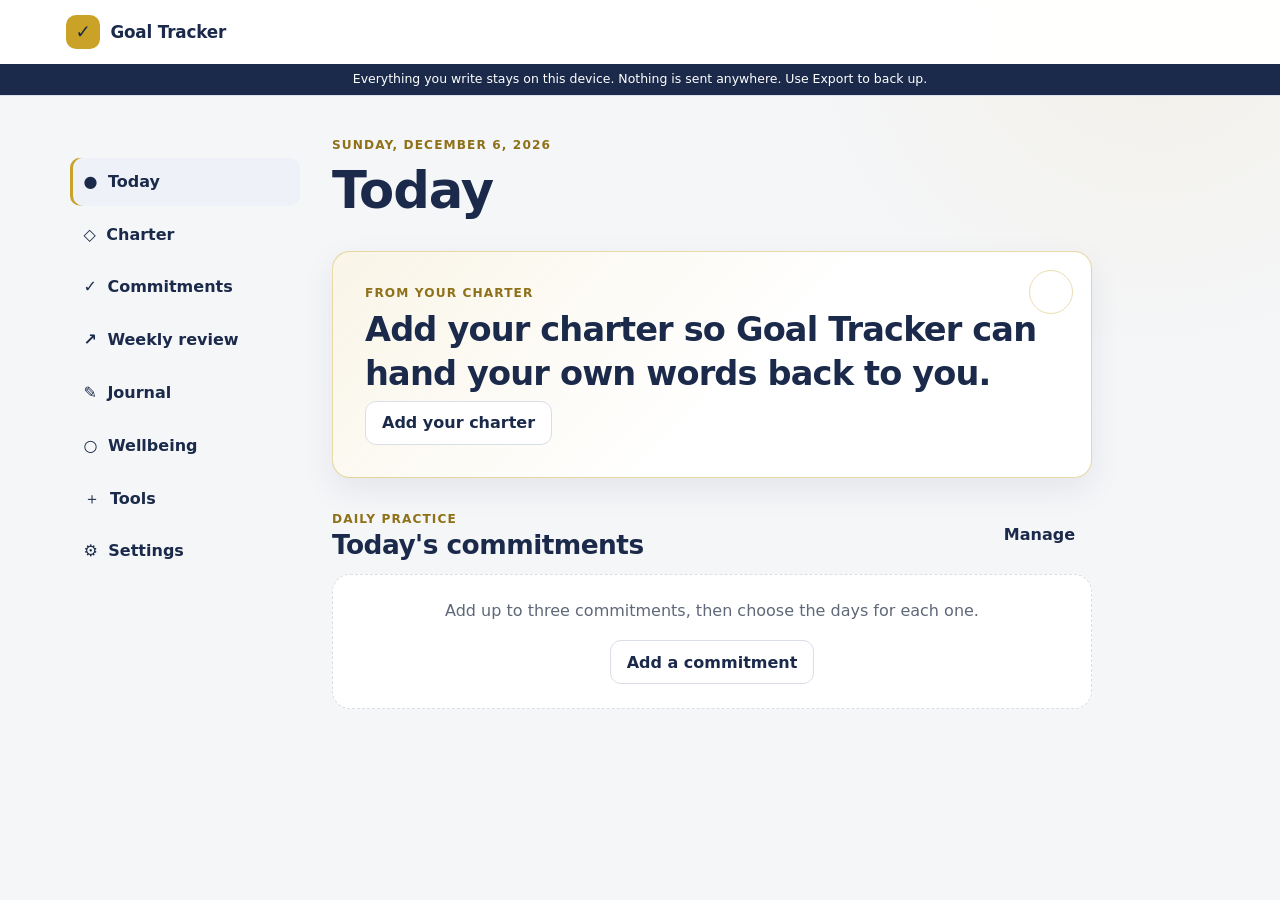
==== commit 48668ed8: "Expand Goal Tracker private workflows" ====
--- a/goal-tracker.html
+++ b/goal-tracker.html
@@ -4,7 +4,7 @@
   <meta charset="utf-8">
   <meta name="viewport" content="width=device-width, initial-scale=1, viewport-fit=cover">
   <meta name="theme-color" content="#1B2A4A">
-  <meta http-equiv="Content-Security-Policy" content="default-src 'none'; script-src 'sha256-AmzIKdJXpVwLEZzU68lfQ1mdBtEyoO5dFPT7alHxhcQ='; style-src 'sha256-Ge08pgRv8mC3d4FVAQtG/hg/NUlKx7yEkmeWaC9Co2U='; img-src data: blob:; font-src 'none'; connect-src 'none'; media-src 'none'; object-src 'none'; base-uri 'none'; form-action 'none'; frame-src 'none'; worker-src 'none'; manifest-src 'none'">
+  <meta http-equiv="Content-Security-Policy" content="default-src 'none'; script-src 'sha256-5l1W7DcezUVRzkjoqw9C39Vfe3CDdzcB4757l1r1Ivs='; style-src 'sha256-Myc7axMKiZly9nGO0iI7EwCnmloKCFNoFUZOdENWtwc='; img-src data: blob:; font-src 'none'; connect-src 'none'; media-src 'none'; object-src 'none'; base-uri 'none'; form-action 'none'; frame-src 'none'; worker-src 'none'; manifest-src 'none'">
   <meta name="description" content="A private, offline-first personal goal tracker.">
   <title>Goal Tracker</title>
   <link rel="icon" href="[data-uri]">
@@ -12,15 +12,24 @@
   color-scheme: light;
   --navy: #1B2A4A;
   --navy-2: #29426f;
+  --primary: #1B2A4A;
+  --primary-hover: #29426f;
+  --chart-primary: #1B2A4A;
   --gold: #C9A227;
   --gold-text: #8F7119;
   --ink: #172033;
   --muted: #5f6878;
   --paper: #ffffff;
+  --field: #ffffff;
+  --translucent-paper: rgba(255, 255, 255, 0.94);
   --canvas: #f5f6f8;
   --line: #d9dee7;
   --soft-navy: #eef2f8;
   --soft-gold: #fbf6e5;
+  --banner-bg: #8F7119;
+  --banner-fg: #ffffff;
+  --brand-mark-bg: #C9A227;
+  --brand-mark-fg: #1B2A4A;
   --success: #2f765a;
   --danger: #a44343;
   --warning: #8F7119;
@@ -34,6 +43,58 @@
   text-rendering: optimizeLegibility;
 }
 
+:root[data-theme="dark"] {
+  color-scheme: dark;
+  --navy: #dce6ff;
+  --navy-2: #233b68;
+  --primary: #3f619b;
+  --primary-hover: #5274ad;
+  --chart-primary: #9fbbf0;
+  --gold: #d8b84b;
+  --gold-text: #e3c969;
+  --ink: #edf1f8;
+  --muted: #b8c2d2;
+  --paper: #182238;
+  --field: #10192b;
+  --translucent-paper: rgba(24, 34, 56, 0.96);
+  --canvas: #0e1626;
+  --line: #3a4760;
+  --soft-navy: #24324c;
+  --soft-gold: #3c3420;
+  --success: #70c49e;
+  --danger: #f19a9a;
+  --warning: #e3c969;
+  --stuck: #c3a0df;
+  --shadow: 0 12px 32px rgba(0, 0, 0, 0.28);
+}
+
+@media (prefers-color-scheme: dark) {
+  :root[data-theme="device"] {
+    color-scheme: dark;
+    --navy: #dce6ff;
+    --navy-2: #233b68;
+    --primary: #3f619b;
+    --primary-hover: #5274ad;
+    --chart-primary: #9fbbf0;
+    --gold: #d8b84b;
+    --gold-text: #e3c969;
+    --ink: #edf1f8;
+    --muted: #b8c2d2;
+    --paper: #182238;
+    --field: #10192b;
+    --translucent-paper: rgba(24, 34, 56, 0.96);
+    --canvas: #0e1626;
+    --line: #3a4760;
+    --soft-navy: #24324c;
+    --soft-gold: #3c3420;
+    --success: #70c49e;
+    --danger: #f19a9a;
+    --warning: #e3c969;
+    --stuck: #c3a0df;
+    --shadow: 0 12px 32px rgba(0, 0, 0, 0.28);
+  }
+}
+
 * {
   box-sizing: border-box;
 }
@@ -139,7 +200,7 @@
   transform: translateY(-160%);
   border-radius: 8px;
   color: white;
-  background: var(--navy);
+  background: var(--primary);
 }
 
 .skip-link:focus {
@@ -154,8 +215,8 @@
   justify-content: center;
   gap: 1rem;
   padding: 0.75rem max(1rem, env(safe-area-inset-right)) 0.75rem max(1rem, env(safe-area-inset-left));
-  color: #fff;
-  background: var(--gold-text);
+  color: var(--banner-fg);
+  background: var(--banner-bg);
 }
 
 .backup-banner > div:first-child {
@@ -178,7 +239,7 @@
   z-index: 50;
   top: 0;
   border-bottom: 1px solid rgba(217, 222, 231, 0.88);
-  background: rgba(255, 255, 255, 0.96);
+  background: var(--translucent-paper);
   backdrop-filter: blur(12px);
 }
 
@@ -209,8 +270,8 @@
   height: 34px;
   place-items: center;
   border-radius: 10px;
-  color: var(--navy);
-  background: var(--gold);
+  color: var(--brand-mark-fg);
+  background: var(--brand-mark-bg);
   font-size: 1.15rem;
   font-weight: 900;
 }
@@ -219,7 +280,7 @@
   margin: 0;
   padding: 0.45rem 1rem;
   color: #fff;
-  background: var(--navy);
+  background: var(--primary);
   text-align: center;
   font-size: 0.78rem;
   line-height: 1.35;
@@ -402,6 +463,8 @@
 }
 
 input[type="text"],
+input[type="password"],
+input[type="search"],
 input[type="date"],
 input[type="time"],
 textarea,
@@ -409,10 +472,10 @@
   width: 100%;
   min-height: 48px;
   padding: 0.72rem 0.8rem;
-  border: 1px solid #b9c2d0;
+  border: 1px solid var(--line);
   border-radius: 10px;
   color: var(--ink);
-  background: #fff;
+  background: var(--field);
   font-weight: 430;
 }
 
@@ -465,17 +528,17 @@
 
 .button-primary {
   color: #fff;
-  background: var(--navy);
+  background: var(--primary);
 }
 
 .button-primary:hover {
-  background: var(--navy-2);
+  background: var(--primary-hover);
 }
 
 .button-secondary {
-  border-color: #b9c2d0;
+  border-color: var(--line);
   color: var(--navy);
-  background: #fff;
+  background: var(--field);
 }
 
 .button-secondary:hover,
@@ -496,13 +559,13 @@
 .button-light {
   border-color: rgba(255, 255, 255, 0.7);
   color: var(--navy);
-  background: #fff;
+  background: var(--field);
 }
 
 .button-danger {
   border-color: rgba(164, 67, 67, 0.28);
   color: var(--danger);
-  background: #fff;
+  background: var(--field);
 }
 
 .button[disabled],
@@ -520,7 +583,7 @@
   padding: 0.65rem;
   border: 1px solid rgba(217, 222, 231, 0.9);
   border-radius: 15px;
-  background: rgba(255, 255, 255, 0.94);
+  background: var(--translucent-paper);
   box-shadow: var(--shadow);
   backdrop-filter: blur(10px);
 }
@@ -606,18 +669,18 @@
   min-width: 0;
   min-height: 44px;
   place-items: center;
-  border: 1px solid #b9c2d0;
+  border: 1px solid var(--line);
   border-radius: 10px;
   color: var(--muted);
-  background: #fff;
+  background: var(--field);
   font-size: 0.76rem;
   font-weight: 720;
 }
 
 .day-check input:checked + span {
-  border-color: var(--navy);
+  border-color: var(--primary);
   color: #fff;
-  background: var(--navy);
+  background: var(--primary);
 }
 
 .day-check input:focus-visible + span {
@@ -661,7 +724,7 @@
   justify-content: flex-start;
   border-color: var(--line);
   color: var(--navy);
-  background: #fff;
+  background: var(--field);
   font-size: 0.9rem;
 }
 
@@ -714,17 +777,17 @@
   margin: 0.7rem 0 0;
   padding: 0.7rem;
   border-radius: 10px;
-  color: #65510f;
+  color: var(--gold-text);
   background: var(--soft-gold);
   font-size: 0.9rem;
 }
 
 .empty-state {
   padding: 1.5rem;
-  border: 1px dashed #b9c2d0;
+  border: 1px dashed var(--line);
   border-radius: var(--radius);
   color: var(--muted);
-  background: rgba(255, 255, 255, 0.65);
+  background: var(--paper);
   text-align: center;
 }
 
@@ -737,8 +800,8 @@
   padding: 1rem;
   border-left: 5px solid var(--stuck);
   border-radius: 12px;
-  color: #463154;
-  background: #f5eff8;
+  color: var(--ink);
+  background: color-mix(in srgb, var(--stuck) 14%, var(--paper));
 }
 
 .support-note p {
@@ -782,7 +845,7 @@
   border: 1px solid var(--line);
   border-radius: 9px;
   color: var(--muted);
-  background: #fff;
+  background: var(--field);
   text-align: center;
   font-size: 0.66rem;
 }
@@ -855,7 +918,7 @@
   place-items: center;
   border-radius: 50%;
   color: var(--navy);
-  background: #fff;
+  background: var(--field);
   font-size: 1.15rem;
   font-weight: 780;
 }
@@ -883,7 +946,7 @@
   height: 230px;
   margin-top: 0.75rem;
   border-radius: 12px;
-  background: linear-gradient(to bottom, #fff, #f9fafc);
+  background: linear-gradient(to bottom, var(--field), var(--paper));
 }
 
 .chart-legend {
@@ -907,7 +970,7 @@
 }
 
 .line-progress {
-  background: var(--navy);
+  background: var(--chart-primary);
 }
 
 .line-confidence {
@@ -926,7 +989,7 @@
   padding: 0.9rem;
   border: 1px solid var(--line);
   border-radius: 12px;
-  background: #fff;
+  background: var(--field);
 }
 
 .history-head {
@@ -1014,7 +1077,7 @@
   padding: 0.65rem 0.75rem;
   border: 1px solid var(--line);
   border-radius: 10px;
-  background: #fff;
+  background: var(--field);
 }
 
 .response-option b {
@@ -1114,7 +1177,7 @@
 
 .privacy-card {
   border-color: rgba(201, 162, 39, 0.42);
-  background: linear-gradient(135deg, var(--soft-gold), #fff 75%);
+  background: linear-gradient(135deg, var(--soft-gold), var(--paper) 75%);
 }
 
 .privacy-card p:last-child {
@@ -1130,7 +1193,7 @@
   border: 1px solid var(--line);
   border-radius: var(--radius);
   color: var(--ink);
-  background: #fff;
+  background: var(--paper);
   box-shadow: 0 24px 70px rgba(11, 20, 39, 0.3);
 }
 
@@ -1192,6 +1255,21 @@
   padding: 0;
 }
 
+.form-dialog > .dialog-header {
+  padding: 1rem 1rem 0.5rem;
+}
+
+.form-dialog > p,
+.form-dialog > label,
+.form-dialog > .form-actions {
+  margin-right: 1rem;
+  margin-left: 1rem;
+}
+
+.form-dialog > .form-actions {
+  margin-bottom: 1rem;
+}
+
 .form-error {
   margin: 0;
   color: var(--danger);
@@ -1207,9 +1285,310 @@
   padding: 0.85rem 1rem;
   border-radius: 12px;
   color: #fff;
-  background: var(--navy);
+  background: var(--primary);
   box-shadow: 0 16px 42px rgba(11, 20, 39, 0.3);
   font-weight: 650;
+}
+
+.lock-screen {
+  position: fixed;
+  z-index: 500;
+  inset: 0;
+  display: grid;
+  min-width: 320px;
+  min-height: 100%;
+  place-items: center;
+  padding: 1rem;
+  background: var(--canvas);
+}
+
+.lock-card {
+  width: min(100%, 420px);
+  padding: clamp(1.25rem, 6vw, 2rem);
+  border: 1px solid var(--line);
+  border-radius: var(--radius);
+  background: var(--paper);
+  box-shadow: var(--shadow);
+}
+
+.lock-brand {
+  margin-bottom: 2rem;
+}
+
+.lock-card .button {
+  width: 100%;
+}
+
+.pin-input {
+  letter-spacing: 0.55em;
+  text-align: center;
+  font-size: 1.15rem;
+}
+
+.partner-check-in {
+  display: flex;
+  align-items: center;
+  justify-content: space-between;
+  gap: 1rem;
+  margin-top: 1.25rem;
+  padding: 1rem;
+  border-left: 5px solid var(--gold);
+}
+
+.partner-check-in h2 {
+  margin-bottom: 0;
+}
+
+.commitment-plans {
+  margin-top: 0.8rem;
+  padding-top: 0.8rem;
+  border-top: 1px solid var(--line);
+}
+
+.commitment-plans summary {
+  min-height: 44px;
+  padding: 0.55rem 0;
+  color: var(--navy);
+  cursor: pointer;
+  font-weight: 700;
+}
+
+.commitment-plans p {
+  margin: 0.4rem 0;
+  overflow-wrap: anywhere;
+}
+
+.plan-fieldset,
+.choice-row {
+  display: grid;
+  gap: 0.7rem;
+  padding: 0;
+  border: 0;
+}
+
+.plan-fieldset legend,
+.choice-row legend,
+.form-card fieldset > legend {
+  margin-bottom: 0.55rem;
+  color: var(--navy);
+  font-weight: 700;
+}
+
+.choice-row label,
+.toggle-label,
+.confirm-label {
+  display: flex;
+  min-height: 44px;
+  align-items: center;
+  gap: 0.65rem;
+  margin: 0;
+  padding: 0.5rem 0;
+}
+
+.choice-row input,
+.toggle-label input,
+.confirm-label input {
+  width: 22px;
+  height: 22px;
+  flex: 0 0 auto;
+  accent-color: var(--navy);
+}
+
+.compact-stack {
+  gap: 0.65rem;
+}
+
+.high-risk-row {
+  display: grid;
+  grid-template-columns: minmax(0, 1fr);
+  gap: 0.55rem;
+  padding: 0.8rem;
+  border: 1px solid var(--line);
+  border-radius: 12px;
+  background: var(--soft-navy);
+}
+
+.tripwire-row {
+  display: grid;
+  grid-template-columns: 2rem minmax(0, 1fr);
+  align-items: center;
+  gap: 0.45rem;
+}
+
+.tripwire-row span {
+  color: var(--gold-text);
+  font-weight: 800;
+}
+
+.plan-summary {
+  margin-top: 1rem;
+  padding: 1rem;
+}
+
+.plan-summary-list {
+  display: grid;
+  gap: 0.5rem;
+  margin: 0;
+  padding-left: 1.2rem;
+}
+
+.guided-grid {
+  display: grid;
+  gap: 1rem;
+  margin-top: 1rem;
+}
+
+.guided-card {
+  padding: 1rem;
+}
+
+.guided-card .history-list {
+  margin-top: 0.8rem;
+}
+
+.compact-history .history-item {
+  padding: 0.7rem;
+}
+
+.guided-dialog {
+  width: min(calc(100% - 2rem), 560px);
+}
+
+.guided-dialog form {
+  min-height: min(480px, calc(100vh - 2rem));
+  grid-template-rows: auto 1fr auto;
+}
+
+.guided-copy {
+  padding: 1rem;
+  border-left: 5px solid var(--gold);
+  border-radius: 12px;
+  background: var(--soft-gold);
+}
+
+.value-choice-grid {
+  display: grid;
+  gap: 0.55rem;
+}
+
+.value-choice {
+  min-height: 52px;
+  justify-content: flex-start;
+  text-align: left;
+}
+
+.chip-list {
+  display: flex;
+  flex-wrap: wrap;
+  gap: 0.45rem;
+}
+
+.chip {
+  min-height: 44px;
+  padding: 0.55rem 0.75rem;
+  border: 1px solid var(--line);
+  border-radius: 999px;
+  color: var(--navy);
+  background: var(--soft-navy);
+  cursor: pointer;
+  font-weight: 650;
+}
+
+.inline-form {
+  display: grid;
+  gap: 0.75rem;
+}
+
+.evidence-label-card {
+  padding: 1rem;
+}
+
+.evidence-label-card + .evidence-label-card {
+  margin-top: 0.8rem;
+}
+
+.evidence-entry-form {
+  display: grid;
+  gap: 0.65rem;
+  margin-top: 0.8rem;
+  padding-top: 0.8rem;
+  border-top: 1px solid var(--line);
+}
+
+.search-results {
+  display: grid;
+  gap: 0.75rem;
+  margin-top: 0.75rem;
+}
+
+.search-group h3 {
+  margin-bottom: 0.45rem;
+}
+
+.search-result {
+  width: 100%;
+  min-height: 44px;
+  padding: 0.65rem;
+  border: 1px solid var(--line);
+  border-radius: 10px;
+  color: var(--ink);
+  background: var(--field);
+  cursor: pointer;
+  text-align: left;
+}
+
+.search-result + .search-result {
+  margin-top: 0.4rem;
+}
+
+.copy-fallback {
+  margin-top: 1rem;
+}
+
+.copy-fallback textarea {
+  min-height: 260px;
+  font-family: ui-monospace, SFMono-Regular, Consolas, monospace;
+  font-size: 0.85rem;
+}
+
+input[type="search"] {
+  width: 100%;
+  min-height: 48px;
+  padding: 0.72rem 0.8rem;
+  border: 1px solid var(--line);
+  border-radius: 10px;
+  color: var(--ink);
+  background: var(--field);
+}
+
+@media (min-width: 620px) {
+  .high-risk-row {
+    grid-template-columns: repeat(2, minmax(0, 1fr));
+  }
+
+  .guided-grid {
+    grid-template-columns: repeat(2, minmax(0, 1fr));
+  }
+
+  .inline-form {
+    grid-template-columns: minmax(0, 1fr) auto;
+    align-items: end;
+  }
+
+  .inline-form .button {
+    margin-bottom: 0.8rem;
+  }
+}
+
+@media (max-width: 500px) {
+  .partner-check-in {
+    align-items: stretch;
+    flex-direction: column;
+  }
+
+  .partner-check-in .button {
+    width: 100%;
+  }
 }
 
 .print-summary {
@@ -1442,6 +1821,46 @@
 </style>
 </head>
 <body>
+  <section id="lockScreen" class="lock-screen" aria-labelledby="lockHeading" hidden>
+    <div class="lock-card">
+      <div class="brand lock-brand">
+        <span class="brand-mark" aria-hidden="true">✓</span>
+        <span>Goal Tracker</span>
+      </div>
+      <p class="card-kicker">Screen lock</p>
+      <h1 id="lockHeading">Enter your PIN</h1>
+      <p>Your entries stay hidden until this device is unlocked.</p>
+      <form id="unlockForm" class="form-stack">
+        <label>
+          <span>4-digit PIN</span>
+          <input id="unlockPin" class="pin-input" type="password" inputmode="numeric" pattern="[0-9]{4}" maxlength="4" autocomplete="off" required>
+        </label>
+        <p id="unlockError" class="form-error" role="alert" hidden>The PIN was not accepted.</p>
+        <button class="button button-primary" type="submit">Unlock</button>
+      </form>
+      <button id="forgotPinButton" class="button button-quiet" type="button">I forgot my PIN</button>
+    </div>
+  </section>
+
+  <dialog id="wipeConfirmDialog" class="form-dialog" aria-labelledby="wipeConfirmHeading">
+    <div class="dialog-header">
+      <div>
+        <p class="card-kicker">Forgotten PIN</p>
+        <h2 id="wipeConfirmHeading">Wipe local data?</h2>
+      </div>
+    </div>
+    <p>Your PIN cannot be recovered. Wiping removes all Goal Tracker data on this device. Afterward, you can import an exported backup. The backup does not contain a PIN.</p>
+    <label class="confirm-label">
+      <input id="wipeConfirmCheck" type="checkbox">
+      <span>I understand this removes all local Goal Tracker data.</span>
+    </label>
+    <div class="form-actions">
+      <button id="cancelWipeButton" class="button button-secondary" type="button">Cancel</button>
+      <button id="confirmWipeButton" class="button button-danger" type="button" disabled>Wipe local data</button>
+    </div>
+  </dialog>
+
+  <div id="appShell" hidden>
   <a class="skip-link" href="#mainContent">Skip to content</a>
 
   <div id="backupBanner" class="backup-banner" hidden>
@@ -1489,8 +1908,8 @@
       <button type="button" class="nav-button" data-view-target="wellbeing">
         <span aria-hidden="true">○</span><span>Wellbeing</span>
       </button>
-      <button type="button" class="nav-button" data-view-target="maintenance">
-        <span aria-hidden="true">＋</span><span>Maintenance</span>
+      <button type="button" class="nav-button" data-view-target="tools">
+        <span aria-hidden="true">＋</span><span>Tools</span>
       </button>
       <button type="button" class="nav-button" data-view-target="settings">
         <span aria-hidden="true">⚙</span><span>Settings</span>
@@ -1534,6 +1953,12 @@
           <strong>When you feel stuck</strong>
           <p>Stuck means you need a human, not more willpower. Bring this to your next session or your accountability partner.</p>
         </aside>
+
+        <article id="partnerCheckIn" class="card partner-check-in" hidden>
+          <p class="card-kicker">Accountability partner</p>
+          <h2 id="partnerCheckInText"></h2>
+          <button class="button button-secondary" type="button" data-view-target="tools">View partner card</button>
+        </article>
       </section>
 
       <section id="view-charter" class="view" data-view="charter" aria-labelledby="charterHeading" hidden>
@@ -1774,6 +2199,37 @@
           <button class="button button-primary" type="submit">Save end date</button>
         </form>
 
+        <form id="maintenancePlanForm" class="card form-card">
+          <p class="card-kicker">Editable anytime</p>
+          <h2>Maintenance plan</h2>
+          <fieldset>
+            <legend>High-risk map</legend>
+            <p class="field-help">Add up to five situations and why each one is risky.</p>
+            <div id="highRiskRows" class="stack compact-stack"></div>
+          </fieldset>
+          <fieldset>
+            <legend>Tripwires</legend>
+            <p class="field-help">Up to five early signals that the plan is drifting.</p>
+            <div id="tripwireRows" class="stack compact-stack"></div>
+          </fieldset>
+          <label>
+            <span>Recovery plan</span>
+            <span class="field-help">What I do within 48 hours of a slip</span>
+            <textarea id="recoveryPlan" rows="3"></textarea>
+          </label>
+          <label>
+            <span>Supports</span>
+            <span class="field-help">People and how to reach them</span>
+            <textarea id="maintenanceSupports" rows="3"></textarea>
+          </label>
+          <label>
+            <span>Maintenance ritual</span>
+            <span class="field-help">The small weekly practice I keep</span>
+            <textarea id="maintenanceRitual" rows="3"></textarea>
+          </label>
+          <button class="button button-primary" type="submit">Save maintenance plan</button>
+        </form>
+
         <div id="maintenanceMarks" class="milestone-grid"></div>
 
         <form id="maintenanceReflectionForm" class="card form-card" hidden>
@@ -1794,6 +2250,152 @@
           </label>
           <button class="button button-primary" type="submit">Save reflection</button>
         </form>
+
+        <section id="maintenancePlanAlongside" class="card plan-summary" hidden aria-labelledby="maintenancePlanAlongsideHeading">
+          <p class="card-kicker">Your plan</p>
+          <h2 id="maintenancePlanAlongsideHeading">Keep this alongside your reflection</h2>
+          <div id="maintenancePlanAlongsideContent"></div>
+        </section>
+      </section>
+
+      <section id="view-tools" class="view" data-view="tools" aria-labelledby="toolsHeading" hidden>
+        <div class="page-heading">
+          <div>
+            <p class="eyebrow">Private practices</p>
+            <h1 id="toolsHeading">Tools</h1>
+          </div>
+        </div>
+
+        <article class="card milestone-arrival">
+          <div>
+            <p class="card-kicker">30, 60, and 90 days</p>
+            <h2>Maintenance</h2>
+            <p>Build your maintenance plan and complete each arrival reflection.</p>
+          </div>
+          <button class="button button-secondary" type="button" data-view-target="maintenance">Open maintenance</button>
+        </article>
+
+        <section class="card settings-card" aria-labelledby="searchHeading">
+          <p class="card-kicker">Find an entry</p>
+          <h2 id="searchHeading">Search</h2>
+          <label>
+            <span>Search journal, notice and name, and evidence</span>
+            <input id="searchInput" type="search" autocomplete="off">
+          </label>
+          <div id="searchResults" class="search-results" aria-live="polite"></div>
+        </section>
+
+        <section class="card settings-card" aria-labelledby="partnerHeading">
+          <p class="card-kicker">Accountability</p>
+          <h2 id="partnerHeading">Partner card</h2>
+          <form id="partnerForm" class="form-stack">
+            <label>
+              <span>Partner name</span>
+              <input id="partnerName" type="text">
+            </label>
+            <label>
+              <span>How we check in</span>
+              <textarea id="partnerCheckInMethod" rows="2"></textarea>
+            </label>
+            <label>
+              <span>Agreed check-in day</span>
+              <select id="partnerCheckInDay">
+                <option value="0">No day selected</option>
+                <option value="1">Monday</option>
+                <option value="2">Tuesday</option>
+                <option value="3">Wednesday</option>
+                <option value="4">Thursday</option>
+                <option value="5">Friday</option>
+                <option value="6">Saturday</option>
+                <option value="7">Sunday</option>
+              </select>
+            </label>
+            <label>
+              <span>What I asked them for</span>
+              <textarea id="partnerAskedFor" rows="2"></textarea>
+            </label>
+            <label>
+              <span>What I offer in return</span>
+              <textarea id="partnerOffer" rows="2"></textarea>
+            </label>
+            <button class="button button-primary" type="submit">Save partner card</button>
+          </form>
+        </section>
+
+        <section class="card settings-card" aria-labelledby="noticeHeading">
+          <p class="card-kicker">Quick capture</p>
+          <h2 id="noticeHeading">Notice and name</h2>
+          <p>Naming what showed up loosens its grip. Catch it, name it, choose the next move.</p>
+          <form id="noticeForm" class="form-stack">
+            <input id="noticeId" type="hidden">
+            <label>
+              <span>Date</span>
+              <input id="noticeDate" type="date" required>
+            </label>
+            <label>
+              <span>Emotion word</span>
+              <input id="noticeEmotion" type="text" required>
+            </label>
+            <div id="emotionChips" class="chip-list" aria-label="Suggested emotion words"></div>
+            <label>
+              <span>Trigger moment</span>
+              <input id="noticeTrigger" type="text" maxlength="240" required>
+            </label>
+            <label>
+              <span>Next move</span>
+              <input id="noticeNextMove" type="text" maxlength="240" required>
+            </label>
+            <div class="form-actions">
+              <button class="button button-primary" type="submit">Save notice</button>
+              <button id="clearNoticeButton" class="button button-secondary" type="button">New notice</button>
+            </div>
+          </form>
+          <div id="noticeEntries" class="history-list"></div>
+        </section>
+
+        <section class="guided-grid" aria-label="Guided cards">
+          <article class="card guided-card">
+            <p class="card-kicker">Four calm steps</p>
+            <h2>It slipped</h2>
+            <p>Use a slip as information and make the next attempt easier.</p>
+            <button id="startSlipButton" class="button button-primary" type="button">Start it slipped</button>
+            <div id="slipCompletions" class="history-list compact-history"></div>
+          </article>
+          <article class="card guided-card">
+            <p class="card-kicker">Three small steps</p>
+            <h2>Unhook and choose</h2>
+            <p>Name the story, choose a value, and take one small move.</p>
+            <button id="startUnhookButton" class="button button-primary" type="button">Start unhook and choose</button>
+            <div id="unhookCompletions" class="history-list compact-history"></div>
+          </article>
+        </section>
+
+        <section class="card settings-card" aria-labelledby="evidenceHeading">
+          <p class="card-kicker">Test a label</p>
+          <h2 id="evidenceHeading">Evidence log</h2>
+          <p>Old labels get tested against dated, specific evidence, not argued with.</p>
+          <form id="evidenceLabelForm" class="inline-form">
+            <label>
+              <span>Label I am testing</span>
+              <input id="evidenceLabelText" type="text" required>
+            </label>
+            <button class="button button-primary" type="submit">Add label</button>
+          </form>
+          <div id="evidenceLabels" class="stack"></div>
+        </section>
+
+        <section class="card settings-card" aria-labelledby="summaryHeading">
+          <p class="card-kicker">Current week</p>
+          <h2 id="summaryHeading">Copy weekly summary</h2>
+          <p>Nothing is sent anywhere. Copy this to bring to your session or share with your accountability partner, if you choose.</p>
+          <button id="copyWeeklySummaryButton" class="button button-primary" type="button">Copy weekly summary</button>
+          <div id="summaryFallback" class="copy-fallback" hidden>
+            <label>
+              <span>Select and copy this summary</span>
+              <textarea id="summaryFallbackText" rows="14" readonly></textarea>
+            </label>
+          </div>
+        </section>
       </section>
 
       <section id="view-settings" class="view" data-view="settings" aria-labelledby="settingsHeading" hidden>
@@ -1803,6 +2405,19 @@
             <h1 id="settingsHeading">Settings</h1>
           </div>
         </div>
+
+        <section class="card settings-card" aria-labelledby="appearanceHeading">
+          <p class="card-kicker">Appearance</p>
+          <h2 id="appearanceHeading">Theme</h2>
+          <form id="themeForm">
+            <fieldset class="choice-row">
+              <legend>Choose a theme</legend>
+              <label><input type="radio" name="themeMode" value="device"> <span>Follow device</span></label>
+              <label><input type="radio" name="themeMode" value="light"> <span>Light</span></label>
+              <label><input type="radio" name="themeMode" value="dark"> <span>Dark</span></label>
+            </fieldset>
+          </form>
+        </section>
 
         <section class="card settings-card" aria-labelledby="promptSettingsHeading">
           <div class="section-heading">
@@ -1867,6 +2482,36 @@
           <p id="lastExportText" class="field-help"></p>
         </section>
 
+        <section class="card settings-card" aria-labelledby="pinHeading">
+          <p class="card-kicker">Optional privacy</p>
+          <h2 id="pinHeading">Screen lock</h2>
+          <p>This is a screen lock, not encryption. Anyone with full access to this device's files could still read the data. Your export file is never locked.</p>
+          <p class="field-help">If you forget the PIN, the only path is to wipe local data and restore an exported backup.</p>
+          <form id="pinSettingsForm" class="form-stack">
+            <label class="toggle-label">
+              <input id="pinEnabledToggle" type="checkbox">
+              <span>Require a PIN on each open</span>
+            </label>
+            <div id="pinSetupFields" class="form-stack">
+              <label>
+                <span id="pinCurrentLabel">Current PIN</span>
+                <input id="pinCurrent" class="pin-input" type="password" inputmode="numeric" pattern="[0-9]{4}" maxlength="4" autocomplete="off">
+              </label>
+              <label>
+                <span>New 4-digit PIN</span>
+                <input id="pinNew" class="pin-input" type="password" inputmode="numeric" pattern="[0-9]{4}" maxlength="4" autocomplete="off">
+              </label>
+              <label>
+                <span>Confirm new PIN</span>
+                <input id="pinConfirm" class="pin-input" type="password" inputmode="numeric" pattern="[0-9]{4}" maxlength="4" autocomplete="off">
+              </label>
+            </div>
+            <p id="pinSettingsError" class="form-error" role="alert" hidden></p>
+            <button class="button button-primary" type="submit">Save screen lock</button>
+          </form>
+          <p id="pinStatus" class="field-help"></p>
+        </section>
+
         <section class="card privacy-card" aria-labelledby="privacyHeading">
           <p class="card-kicker">Privacy</p>
           <h2 id="privacyHeading">This device only</h2>
@@ -1889,7 +2534,7 @@
       <button type="button" class="nav-button" data-view-target="review">Weekly review</button>
       <button type="button" class="nav-button" data-view-target="journal">Journal</button>
       <button type="button" class="nav-button" data-view-target="wellbeing">Wellbeing</button>
-      <button type="button" class="nav-button" data-view-target="maintenance">Maintenance</button>
+      <button type="button" class="nav-button" data-view-target="tools">Tools</button>
       <button type="button" class="nav-button" data-view-target="settings">Settings</button>
     </nav>
   </dialog>
@@ -1914,6 +2559,24 @@
         <span>New date</span>
         <input id="renegotiationDate" type="date">
       </label>
+      <label class="toggle-label">
+        <input id="renegotiationUpdatePlans" type="checkbox">
+        <span>Update the plans for this commitment</span>
+      </label>
+      <div id="renegotiationPlanFields" class="form-stack" hidden>
+        <label>
+          <span>Cue plan</span>
+          <textarea id="renegotiationCuePlan" rows="2"></textarea>
+        </label>
+        <label>
+          <span>Obstacle plan</span>
+          <textarea id="renegotiationObstaclePlan" rows="2"></textarea>
+        </label>
+        <label>
+          <span>Difficult-day version</span>
+          <textarea id="renegotiationDifficultDay" rows="2"></textarea>
+        </label>
+      </div>
       <p id="renegotiationError" class="form-error" role="alert" hidden>Add a new action or date.</p>
       <div class="form-actions">
         <button class="button button-primary" type="submit">Save renegotiation</button>
@@ -1936,7 +2599,42 @@
     </div>
   </dialog>
 
+  <dialog id="slipDialog" class="form-dialog guided-dialog" aria-labelledby="slipDialogHeading">
+    <form id="slipForm">
+      <div class="dialog-header">
+        <div>
+          <p id="slipStepLabel" class="card-kicker">Step 1 of 4</p>
+          <h2 id="slipDialogHeading">A slip is data, not a verdict</h2>
+        </div>
+        <button id="closeSlipButton" class="icon-button" type="button" aria-label="Close">×</button>
+      </div>
+      <div id="slipStepContent"></div>
+      <div class="form-actions">
+        <button id="slipBackButton" class="button button-secondary" type="button" hidden>Back</button>
+        <button id="slipNextButton" class="button button-primary" type="submit">Continue</button>
+      </div>
+    </form>
+  </dialog>
+
+  <dialog id="unhookDialog" class="form-dialog guided-dialog" aria-labelledby="unhookDialogHeading">
+    <form id="unhookForm">
+      <div class="dialog-header">
+        <div>
+          <p id="unhookStepLabel" class="card-kicker">Step 1 of 3</p>
+          <h2 id="unhookDialogHeading">Name the story</h2>
+        </div>
+        <button id="closeUnhookButton" class="icon-button" type="button" aria-label="Close">×</button>
+      </div>
+      <div id="unhookStepContent"></div>
+      <div class="form-actions">
+        <button id="unhookBackButton" class="button button-secondary" type="button" hidden>Back</button>
+        <button id="unhookNextButton" class="button button-primary" type="submit">Continue</button>
+      </div>
+    </form>
+  </dialog>
+
   <div id="toast" class="toast" role="status" aria-live="polite" hidden></div>
+  </div>
 
   <section id="printSummary" class="print-summary" aria-label="Goal Tracker printable summary"></section>
   <script>(() => {
@@ -1944,7 +2642,8 @@
 
   const APP_NAME = "Goal Tracker";
   const STORAGE_KEY = "goalTrackerData";
-  const SCHEMA_VERSION = 1;
+  const LOCK_STORAGE_KEY = "goalTrackerLock";
+  const SCHEMA_VERSION = 2;
   const IS_SINGLE_FILE = document.documentElement.dataset.singleFile === "true";
   const MARKED_STATUSES = ["Completed", "Missed", "Renegotiated", "Stuck"];
   const DAY_NAMES = ["Mon", "Tue", "Wed", "Thu", "Fri", "Sat", "Sun"];
@@ -1971,6 +2670,18 @@
     { value: 0, label: "At no time" }
   ];
   const MILESTONE_OFFSETS = [30, 60, 90];
+  const EMOTION_SUGGESTIONS = [
+    "Frustration",
+    "Boredom",
+    "Dread",
+    "Deflation",
+    "Restlessness",
+    "Overwhelm",
+    "Doubt",
+    "Avoidance",
+    "Impatience",
+    "Disappointment"
+  ];
 
   const byId = (id) => document.getElementById(id);
   const nowIso = () => new Date().toISOString();
@@ -1982,6 +2693,13 @@
   let deferredInstallPrompt = null;
   let viewedWeekStart = startOfWeek(new Date());
   let commitmentDrafts = [];
+  let slipStep = 1;
+  let slipDraft = { whatHappened: "", easier: "" };
+  let unhookStep = 1;
+  let unhookDraft = { story: "", value: "", nextMove: "" };
+  let lockRecord = null;
+  let appStarted = false;
+  let pwaInitialized = false;
 
   function createId(prefix) {
     if (globalThis.crypto && typeof globalThis.crypto.randomUUID === "function") {
@@ -2130,6 +2848,26 @@
       onePull: "",
       otherPull: "",
       weighting: ""
+    };
+  }
+
+  function defaultMaintenancePlan() {
+    return {
+      highRiskMap: Array.from({ length: 5 }, () => ({ situation: "", whyRisky: "" })),
+      tripwires: Array.from({ length: 5 }, () => ""),
+      recoveryPlan: "",
+      supports: "",
+      ritual: ""
+    };
+  }
+
+  function defaultPartner() {
+    return {
+      name: "",
+      checkInMethod: "",
+      checkInDay: 0,
+      askedFor: "",
+      offer: ""
     };
   }
 
@@ -2165,14 +2903,21 @@
       weeklyReviews: [],
       journalEntries: [],
       wellbeingChecks: [],
+      partner: defaultPartner(),
+      noticeEntries: [],
+      slipCompletions: [],
+      unhookCompletions: [],
+      evidenceLabels: [],
       maintenance: {
         programEndDate: "",
-        reflections: {}
+        reflections: {},
+        plan: defaultMaintenancePlan()
       },
       settings: {
         prompts: [...DEFAULT_PROMPTS],
         reminderTime: "09:00",
-        openAppNotificationsEnabled: false
+        openAppNotificationsEnabled: false,
+        themeMode: "device"
       }
     };
   }
@@ -2256,7 +3001,10 @@
       archivedDate: cleanDate(source.archivedDate) || (archivedAt ? localDateString(new Date(archivedAt)) : ""),
       statuses: normalizeStatusMap(source.statuses),
       renegotiationCount: Math.max(0, clampInteger(source.renegotiationCount, 0, Number.MAX_SAFE_INTEGER, 0)),
-      scheduleHistory: normalizeScheduleHistory(source.scheduleHistory, days, createdAt)
+      scheduleHistory: normalizeScheduleHistory(source.scheduleHistory, days, createdAt),
+      cuePlan: cleanText(source.cuePlan),
+      obstaclePlan: cleanText(source.obstaclePlan),
+      difficultDayVersion: cleanText(source.difficultDayVersion)
     };
   }
 
@@ -2316,6 +3064,103 @@
       };
     });
     return result;
+  }
+
+  function normalizeMaintenancePlan(value) {
+    const source = value && typeof value === "object" && !Array.isArray(value) ? value : {};
+    const highRiskMap = (Array.isArray(source.highRiskMap) ? source.highRiskMap : [])
+      .slice(0, 5)
+      .map((entry) => ({
+        situation: cleanText(entry && entry.situation),
+        whyRisky: cleanText(entry && entry.whyRisky)
+      }));
+    while (highRiskMap.length < 5) highRiskMap.push({ situation: "", whyRisky: "" });
+    const tripwires = (Array.isArray(source.tripwires) ? source.tripwires : [])
+      .slice(0, 5)
+      .map(cleanText);
+    while (tripwires.length < 5) tripwires.push("");
+    return {
+      highRiskMap,
+      tripwires,
+      recoveryPlan: cleanText(source.recoveryPlan),
+      supports: cleanText(source.supports),
+      ritual: cleanText(source.ritual)
+    };
+  }
+
+  function normalizePartner(value) {
+    const source = value && typeof value === "object" && !Array.isArray(value) ? value : {};
+    return {
+      name: cleanText(source.name),
+      checkInMethod: cleanText(source.checkInMethod),
+      checkInDay: clampInteger(source.checkInDay, 0, 7, 0),
+      askedFor: cleanText(source.askedFor),
+      offer: cleanText(source.offer)
+    };
+  }
+
+  function normalizeNoticeEntry(value) {
+    if (!value || typeof value !== "object" || Array.isArray(value)) return null;
+    const date = cleanDate(value.date);
+    if (!date) return null;
+    return {
+      id: cleanText(value.id) || createId("notice"),
+      date,
+      emotion: cleanText(value.emotion),
+      trigger: cleanText(value.trigger),
+      nextMove: cleanText(value.nextMove),
+      updatedAt: cleanDateTime(value.updatedAt) || nowIso()
+    };
+  }
+
+  function normalizeSlipCompletion(value) {
+    if (!value || typeof value !== "object" || Array.isArray(value)) return null;
+    const date = cleanDate(value.date);
+    if (!date) return null;
+    return {
+      id: cleanText(value.id) || createId("slip"),
+      date,
+      whatHappened: cleanText(value.whatHappened),
+      easier: cleanText(value.easier),
+      warningSign: cleanText(value.warningSign),
+      completedAt: cleanDateTime(value.completedAt) || nowIso()
+    };
+  }
+
+  function normalizeUnhookCompletion(value) {
+    if (!value || typeof value !== "object" || Array.isArray(value)) return null;
+    const date = cleanDate(value.date);
+    if (!date) return null;
+    return {
+      id: cleanText(value.id) || createId("unhook"),
+      date,
+      story: cleanText(value.story),
+      value: cleanText(value.value),
+      nextMove: cleanText(value.nextMove),
+      completedAt: cleanDateTime(value.completedAt) || nowIso()
+    };
+  }
+
+  function normalizeEvidenceLabel(value) {
+    if (!value || typeof value !== "object" || Array.isArray(value)) return null;
+    const entries = (Array.isArray(value.entries) ? value.entries : [])
+      .map((entry) => {
+        if (!entry || typeof entry !== "object" || Array.isArray(entry)) return null;
+        const date = cleanDate(entry.date);
+        if (!date) return null;
+        return {
+          id: cleanText(entry.id) || createId("evidence"),
+          date,
+          text: cleanText(entry.text),
+          updatedAt: cleanDateTime(entry.updatedAt) || nowIso()
+        };
+      })
+      .filter(Boolean);
+    return {
+      id: cleanText(value.id) || createId("label"),
+      label: cleanText(value.label),
+      entries
+    };
   }
 
   function normalizeState(input) {
@@ -2352,6 +3197,18 @@
       const normalized = normalizeWellbeingCheck(entry);
       if (normalized) wellbeingByWeek.set(normalized.weekStart, normalized);
     });
+    const noticeEntries = (Array.isArray(source.noticeEntries) ? source.noticeEntries : [])
+      .map(normalizeNoticeEntry)
+      .filter(Boolean);
+    const slipCompletions = (Array.isArray(source.slipCompletions) ? source.slipCompletions : [])
+      .map(normalizeSlipCompletion)
+      .filter(Boolean);
+    const unhookCompletions = (Array.isArray(source.unhookCompletions) ? source.unhookCompletions : [])
+      .map(normalizeUnhookCompletion)
+      .filter(Boolean);
+    const evidenceLabels = (Array.isArray(source.evidenceLabels) ? source.evidenceLabels : [])
+      .map(normalizeEvidenceLabel)
+      .filter(Boolean);
 
     const seenCommitmentIds = new Set();
     let activeCommitmentCount = 0;
@@ -2399,14 +3256,21 @@
       weeklyReviews: [...reviewsByWeek.values()],
       journalEntries: [...journalByDate.values()],
       wellbeingChecks: [...wellbeingByWeek.values()],
+      partner: normalizePartner(source.partner),
+      noticeEntries,
+      slipCompletions,
+      unhookCompletions,
+      evidenceLabels,
       maintenance: {
         programEndDate: cleanDate(maintenance.programEndDate),
-        reflections: normalizeReflections(maintenance.reflections)
+        reflections: normalizeReflections(maintenance.reflections),
+        plan: normalizeMaintenancePlan(maintenance.plan)
       },
       settings: {
         prompts,
         reminderTime: cleanTime(settings.reminderTime) || "09:00",
-        openAppNotificationsEnabled: settings.openAppNotificationsEnabled === true
+        openAppNotificationsEnabled: settings.openAppNotificationsEnabled === true,
+        themeMode: ["device", "light", "dark"].includes(settings.themeMode) ? settings.themeMode : "device"
       }
     };
   }
@@ -2425,6 +3289,10 @@
         case 0:
           migrated = { ...migrated, schemaVersion: 1 };
           version = 1;
+          break;
+        case 1:
+          migrated = { ...migrated, schemaVersion: 2 };
+          version = 2;
           break;
         default:
           throw new Error("This backup version cannot be migrated.");
@@ -2480,6 +3348,19 @@
     if (new Set(ids).size !== ids.length) {
       throw new Error("The backup contains duplicate commitment identifiers.");
     }
+    if (input.schemaVersion >= 2) {
+      ["noticeEntries", "slipCompletions", "unhookCompletions", "evidenceLabels"].forEach((key) => {
+        if (!Array.isArray(input[key])) {
+          throw new Error(`The backup field "${key}" is invalid.`);
+        }
+      });
+      if (!input.partner || typeof input.partner !== "object" || Array.isArray(input.partner)) {
+        throw new Error("The backup partner card is invalid.");
+      }
+      if (!input.maintenance.plan || typeof input.maintenance.plan !== "object" || Array.isArray(input.maintenance.plan)) {
+        throw new Error("The backup maintenance plan is invalid.");
+      }
+    }
   }
 
   function sortForComparison(value) {
@@ -2493,11 +3374,19 @@
 
   function validateNormalizedImport(input, normalized) {
     if (input.schemaVersion !== SCHEMA_VERSION) return;
-    const source = JSON.stringify(sortForComparison(input));
-    const cleaned = JSON.stringify(sortForComparison(normalized));
+    const source = JSON.stringify(sortForComparison(withoutPin(input)));
+    const cleaned = JSON.stringify(sortForComparison(exportableState(normalized)));
     if (source !== cleaned) {
       throw new Error("The backup contains damaged or unsupported values and was not imported.");
     }
+  }
+
+  function withoutPin(value) {
+    return JSON.parse(JSON.stringify(value));
+  }
+
+  function exportableState(value = state) {
+    return withoutPin(value);
   }
 
   function loadState() {
@@ -2665,6 +3554,43 @@
       textarea.rows = 2;
       promptInputs.append(makeTextLabel(`Prompt ${index + 1}`, textarea));
     }
+
+    const highRiskRows = byId("highRiskRows");
+    highRiskRows.replaceChildren();
+    for (let index = 0; index < 5; index += 1) {
+      const row = createElement("div", "high-risk-row");
+      const situation = createElement("input");
+      situation.type = "text";
+      situation.id = `highRiskSituation-${index}`;
+      row.append(makeTextLabel(`Situation ${index + 1}`, situation));
+      const whyRisky = createElement("input");
+      whyRisky.type = "text";
+      whyRisky.id = `highRiskWhy-${index}`;
+      row.append(makeTextLabel("Why it is risky", whyRisky));
+      highRiskRows.append(row);
+    }
+
+    const tripwireRows = byId("tripwireRows");
+    tripwireRows.replaceChildren();
+    for (let index = 0; index < 5; index += 1) {
+      const row = createElement("div", "tripwire-row");
+      appendText(row, "span", "", index + 1);
+      const input = createElement("input");
+      input.type = "text";
+      input.id = `tripwire-${index}`;
+      input.setAttribute("aria-label", `Tripwire ${index + 1}`);
+      row.append(input);
+      tripwireRows.append(row);
+    }
+
+    const emotionChips = byId("emotionChips");
+    emotionChips.replaceChildren();
+    EMOTION_SUGGESTIONS.forEach((emotion) => {
+      const button = createElement("button", "chip", emotion);
+      button.type = "button";
+      button.dataset.emotion = emotion;
+      emotionChips.append(button);
+    });
 
     const whoItems = byId("whoItems");
     whoItems.replaceChildren();
@@ -2737,10 +3663,44 @@
     byId("wellbeingHistory").addEventListener("click", handleWellbeingHistoryClick);
 
     byId("programEndForm").addEventListener("submit", saveProgramEndDate);
+    byId("maintenancePlanForm").addEventListener("submit", saveMaintenancePlan);
     byId("maintenanceMarks").addEventListener("click", handleMaintenanceMarkClick);
     byId("maintenanceReflectionForm").addEventListener("submit", saveMaintenanceReflection);
 
+    byId("partnerForm").addEventListener("submit", savePartner);
+    byId("noticeForm").addEventListener("submit", saveNoticeEntry);
+    byId("clearNoticeButton").addEventListener("click", resetNoticeForm);
+    byId("emotionChips").addEventListener("click", handleEmotionChipClick);
+    byId("noticeEntries").addEventListener("click", handleNoticeClick);
+    byId("evidenceLabelForm").addEventListener("submit", addEvidenceLabel);
+    byId("evidenceLabels").addEventListener("submit", saveEvidenceEntry);
+    byId("searchInput").addEventListener("input", renderSearchResults);
+    byId("searchResults").addEventListener("click", openSearchResult);
+    byId("copyWeeklySummaryButton").addEventListener("click", copyWeeklySummary);
+
+    byId("startSlipButton").addEventListener("click", startSlipGuide);
+    byId("slipForm").addEventListener("submit", advanceSlipGuide);
+    byId("slipBackButton").addEventListener("click", () => {
+      if (slipStep > 1) {
+        slipStep -= 1;
+        renderSlipStep();
+      }
+    });
+    byId("closeSlipButton").addEventListener("click", () => closeDialog(byId("slipDialog")));
+    byId("startUnhookButton").addEventListener("click", startUnhookGuide);
+    byId("unhookForm").addEventListener("submit", advanceUnhookGuide);
+    byId("unhookBackButton").addEventListener("click", () => {
+      if (unhookStep > 1) {
+        unhookStep -= 1;
+        renderUnhookStep();
+      }
+    });
+    byId("closeUnhookButton").addEventListener("click", () => closeDialog(byId("unhookDialog")));
+
     byId("promptSettingsForm").addEventListener("submit", savePromptSettings);
+    byId("themeForm").addEventListener("change", saveTheme);
+    byId("pinSettingsForm").addEventListener("submit", savePinSettings);
+    byId("pinEnabledToggle").addEventListener("change", renderPinSettings);
     byId("reminderTime").addEventListener("change", saveReminderTime);
     byId("downloadCalendarButton").addEventListener("click", downloadCalendarReminder);
     byId("openAppReminderButton").addEventListener("click", enableOpenAppReminder);
@@ -2753,8 +3713,19 @@
     byId("printButton").addEventListener("click", printSummary);
 
     byId("renegotiationForm").addEventListener("submit", saveRenegotiation);
+    byId("renegotiationUpdatePlans").addEventListener("change", () => {
+      byId("renegotiationPlanFields").hidden = !byId("renegotiationUpdatePlans").checked;
+    });
     byId("cancelRenegotiationButton").addEventListener("click", closeRenegotiationDialog);
     byId("closeRenegotiationButton").addEventListener("click", closeRenegotiationDialog);
+
+    byId("unlockForm").addEventListener("submit", unlockApp);
+    byId("forgotPinButton").addEventListener("click", openWipeDialog);
+    byId("wipeConfirmCheck").addEventListener("change", () => {
+      byId("confirmWipeButton").disabled = !byId("wipeConfirmCheck").checked;
+    });
+    byId("cancelWipeButton").addEventListener("click", () => closeDialog(byId("wipeConfirmDialog")));
+    byId("confirmWipeButton").addEventListener("click", wipeLocalData);
 
     document.addEventListener("visibilitychange", () => {
       if (document.visibilityState === "visible") {
@@ -2825,8 +3796,9 @@
     document.querySelectorAll(".view").forEach((view) => {
       view.hidden = view !== target;
     });
+    const activeNavView = viewName === "maintenance" ? "tools" : viewName;
     document.querySelectorAll(".nav-button").forEach((button) => {
-      const active = button.dataset.viewTarget === viewName;
+      const active = button.dataset.viewTarget === activeNavView;
       button.classList.toggle("is-active", active);
       if (active) button.setAttribute("aria-current", "page");
       else button.removeAttribute("aria-current");
@@ -2861,6 +3833,9 @@
       case "maintenance":
         renderMaintenance();
         break;
+      case "tools":
+        renderTools();
+        break;
       case "settings":
         renderSettings();
         break;
@@ -2878,6 +3853,7 @@
     renderJournal();
     renderWellbeing();
     renderMaintenance();
+    renderTools();
     renderSettings();
     renderBackupBanner();
     renderPrintSummary();
@@ -2965,7 +3941,18 @@
     }
 
     renderTodayCommitments();
+    renderPartnerCheckIn();
     renderMaintenanceArrival();
+  }
+
+  function renderPartnerCheckIn() {
+    const card = byId("partnerCheckIn");
+    const partnerName = state.partner.name.trim();
+    const dueToday = state.partner.checkInDay === weekdayNumber(new Date());
+    card.hidden = !partnerName || !dueToday;
+    if (!card.hidden) {
+      byId("partnerCheckInText").textContent = `Check-in with ${partnerName} today`;
+    }
   }
 
   function renderTodayCommitments() {
@@ -3003,6 +3990,29 @@
       headingWrap.append(meta);
       head.append(headingWrap);
       card.append(head);
+      if (commitment.cuePlan.trim()) {
+        const cue = createElement("p", "cue-plan");
+        appendText(cue, "strong", "", "Cue plan: ");
+        cue.append(document.createTextNode(commitment.cuePlan.trim()));
+        card.append(cue);
+      }
+      if (commitment.obstaclePlan.trim() || commitment.difficultDayVersion.trim()) {
+        const plans = createElement("details", "commitment-plans");
+        appendText(plans, "summary", "", "Show obstacle and difficult-day plans");
+        if (commitment.obstaclePlan.trim()) {
+          const obstacle = createElement("p");
+          appendText(obstacle, "strong", "", "Obstacle plan: ");
+          obstacle.append(document.createTextNode(commitment.obstaclePlan.trim()));
+          plans.append(obstacle);
+        }
+        if (commitment.difficultDayVersion.trim()) {
+          const difficult = createElement("p");
+          appendText(difficult, "strong", "", "Difficult-day version: ");
+          difficult.append(document.createTextNode(commitment.difficultDayVersion.trim()));
+          plans.append(difficult);
+        }
+        card.append(plans);
+      }
 
       const actions = createElement("div", "status-actions");
       MARKED_STATUSES.forEach((status) => {
@@ -3127,7 +4137,10 @@
       archivedDate: "",
       statuses: {},
       renegotiationCount: 0,
-      scheduleHistory: []
+      scheduleHistory: [],
+      cuePlan: "",
+      obstaclePlan: "",
+      difficultDayVersion: ""
     });
     renderCommitmentEditor();
     const cards = byId("commitmentEditor").querySelectorAll(".commitment-card");
@@ -3187,6 +4200,23 @@
         fieldset.append(label);
       });
       card.append(fieldset);
+
+      const planFieldset = createElement("fieldset", "plan-fieldset");
+      appendText(planFieldset, "legend", "", "Plans");
+      const cuePlan = createElement("textarea", "commitment-cue-plan");
+      cuePlan.rows = 2;
+      cuePlan.value = commitment.cuePlan;
+      planFieldset.append(makeTextLabel("Cue plan: If my cue arrives, then I will...", cuePlan));
+      const obstaclePlan = createElement("textarea", "commitment-obstacle-plan");
+      obstaclePlan.rows = 2;
+      obstaclePlan.value = commitment.obstaclePlan;
+      planFieldset.append(makeTextLabel("Obstacle plan: If my obstacle shows up, then I will...", obstaclePlan));
+      const difficultDay = createElement("textarea", "commitment-difficult-day");
+      difficultDay.rows = 2;
+      difficultDay.value = commitment.difficultDayVersion;
+      planFieldset.append(makeTextLabel("Difficult-day version", difficultDay));
+      appendText(planFieldset.lastElementChild, "span", "field-help", "The smallest acceptable form of the action");
+      card.append(planFieldset);
 
       const meta = createElement("div", "commitment-meta");
       appendText(meta, "span", "count-badge", `${commitment.renegotiationCount} renegotiation${commitment.renegotiationCount === 1 ? "" : "s"}`);
@@ -3231,6 +4261,9 @@
       const scheduleChanged = JSON.stringify(days) !== JSON.stringify(commitment.days);
       commitment.text = text;
       commitment.days = days;
+      commitment.cuePlan = card.querySelector(".commitment-cue-plan").value.trim();
+      commitment.obstaclePlan = card.querySelector(".commitment-obstacle-plan").value.trim();
+      commitment.difficultDayVersion = card.querySelector(".commitment-difficult-day").value.trim();
       if (scheduleChanged) {
         const effectiveFrom = localDateString();
         const existingToday = commitment.scheduleHistory.find((entry) => entry.effectiveFrom === effectiveFrom);
@@ -3383,6 +4416,11 @@
     byId("renegotiationStatusDate").value = date;
     byId("renegotiationAction").value = existing && existing.status === "Renegotiated" ? existing.newAction : "";
     byId("renegotiationDate").value = existing && existing.status === "Renegotiated" ? existing.newDate : "";
+    byId("renegotiationUpdatePlans").checked = false;
+    byId("renegotiationPlanFields").hidden = true;
+    byId("renegotiationCuePlan").value = commitment.cuePlan;
+    byId("renegotiationObstaclePlan").value = commitment.obstaclePlan;
+    byId("renegotiationDifficultDay").value = commitment.difficultDayVersion;
     byId("renegotiationError").hidden = true;
     openDialog(byId("renegotiationDialog"));
     window.setTimeout(() => byId("renegotiationAction").focus(), 0);
@@ -3418,6 +4456,11 @@
       updatedAt: nowIso(),
       commitmentText: commitment.text
     };
+    if (byId("renegotiationUpdatePlans").checked) {
+      commitment.cuePlan = byId("renegotiationCuePlan").value.trim();
+      commitment.obstaclePlan = byId("renegotiationObstaclePlan").value.trim();
+      commitment.difficultDayVersion = byId("renegotiationDifficultDay").value.trim();
+    }
     if (saveState({ meaningful: true })) {
       closeRenegotiationDialog();
       renderTodayCommitments();
@@ -3540,10 +4583,14 @@
       maximum: 10,
       points: reviews.map((review) => review.weekStart),
       series: [
-        { values: reviews.map((review) => review.progress), color: "#1B2A4A" },
-        { values: reviews.map((review) => review.confidence), color: "#8F7119" }
+        { values: reviews.map((review) => review.progress), color: cssColor("--chart-primary") },
+        { values: reviews.map((review) => review.confidence), color: cssColor("--gold-text") }
       ]
     });
+  }
+
+  function cssColor(name) {
+    return getComputedStyle(document.documentElement).getPropertyValue(name).trim();
   }
 
   function drawLineChart(canvas, configuration) {
@@ -3569,17 +4616,17 @@
       const value = configuration.maximum - (configuration.maximum / 4) * line;
       const y = padding.top + (chartHeight / 4) * line;
       context.beginPath();
-      context.strokeStyle = "#d9dee7";
+      context.strokeStyle = cssColor("--line");
       context.lineWidth = 1;
       context.moveTo(padding.left, y);
       context.lineTo(width - padding.right, y);
       context.stroke();
-      context.fillStyle = "#5f6878";
+      context.fillStyle = cssColor("--muted");
       context.fillText(String(Math.round(value)), padding.left - 8, y);
     }
 
     if (!configuration.points.length) {
-      context.fillStyle = "#5f6878";
+      context.fillStyle = cssColor("--muted");
       context.textAlign = "center";
       context.font = "14px system-ui, sans-serif";
       context.fillText("Save a check-in to begin the trend.", width / 2, height / 2);
@@ -3606,7 +4653,7 @@
       context.stroke();
       series.values.forEach((value, index) => {
         context.beginPath();
-        context.fillStyle = "#ffffff";
+        context.fillStyle = cssColor("--field");
         context.strokeStyle = series.color;
         context.lineWidth = 2;
         context.arc(xForIndex(index), yForValue(value), 4, 0, Math.PI * 2);
@@ -3618,7 +4665,7 @@
     const labelIndexes = configuration.points.length === 1
       ? [0]
       : [...new Set([0, Math.floor((configuration.points.length - 1) / 2), configuration.points.length - 1])];
-    context.fillStyle = "#5f6878";
+    context.fillStyle = cssColor("--muted");
     context.textBaseline = "top";
     context.font = "10px system-ui, sans-serif";
     labelIndexes.forEach((index) => {
@@ -3866,7 +4913,7 @@
     drawLineChart(canvas, {
       maximum: 100,
       points: checks.map((check) => check.weekStart),
-      series: [{ values: checks.map((check) => check.score), color: "#1B2A4A" }]
+      series: [{ values: checks.map((check) => check.score), color: cssColor("--chart-primary") }]
     });
   }
 
@@ -3903,6 +4950,16 @@
 
   function renderMaintenance() {
     byId("programEndDate").value = state.maintenance.programEndDate;
+    state.maintenance.plan.highRiskMap.forEach((entry, index) => {
+      byId(`highRiskSituation-${index}`).value = entry.situation;
+      byId(`highRiskWhy-${index}`).value = entry.whyRisky;
+    });
+    state.maintenance.plan.tripwires.forEach((tripwire, index) => {
+      byId(`tripwire-${index}`).value = tripwire;
+    });
+    byId("recoveryPlan").value = state.maintenance.plan.recoveryPlan;
+    byId("maintenanceSupports").value = state.maintenance.plan.supports;
+    byId("maintenanceRitual").value = state.maintenance.plan.ritual;
     const container = byId("maintenanceMarks");
     container.replaceChildren();
     const milestones = maintenanceMilestones();
@@ -3912,6 +4969,7 @@
       appendText(empty, "p", "", "Set your program end date to calculate the 30, 60, and 90 day marks.");
       container.append(empty);
       reflectionForm.hidden = true;
+      byId("maintenancePlanAlongside").hidden = true;
       return;
     }
     milestones.forEach((milestone) => {
@@ -3952,6 +5010,26 @@
       showMaintenanceReflection(dueMilestone, false);
     } else {
       reflectionForm.hidden = true;
+      byId("maintenancePlanAlongside").hidden = true;
+    }
+  }
+
+  function saveMaintenancePlan(event) {
+    event.preventDefault();
+    state.maintenance.plan = {
+      highRiskMap: Array.from({ length: 5 }, (_, index) => ({
+        situation: byId(`highRiskSituation-${index}`).value.trim(),
+        whyRisky: byId(`highRiskWhy-${index}`).value.trim()
+      })),
+      tripwires: Array.from({ length: 5 }, (_, index) => byId(`tripwire-${index}`).value.trim()),
+      recoveryPlan: byId("recoveryPlan").value.trim(),
+      supports: byId("maintenanceSupports").value.trim(),
+      ritual: byId("maintenanceRitual").value.trim()
+    };
+    if (saveState({ meaningful: true })) {
+      renderMaintenancePlanSummary();
+      renderPrintSummary();
+      showToast("Maintenance plan saved on this device.");
     }
   }
 
@@ -3984,10 +5062,40 @@
     byId("maintenanceSlipped").value = reflection ? reflection.slipped : "";
     byId("maintenanceAdjustment").value = reflection ? reflection.adjustment : "";
     form.hidden = false;
+    renderMaintenancePlanSummary();
     if (shouldScroll) {
       form.scrollIntoView({ behavior: "smooth", block: "start" });
       byId("maintenanceHeld").focus();
     }
+  }
+
+  function renderMaintenancePlanSummary() {
+    const card = byId("maintenancePlanAlongside");
+    const container = byId("maintenancePlanAlongsideContent");
+    const plan = state.maintenance.plan;
+    container.replaceChildren();
+    const risks = plan.highRiskMap.filter((entry) => entry.situation || entry.whyRisky);
+    const tripwires = plan.tripwires.filter(Boolean);
+    if (!risks.length && !tripwires.length && !plan.recoveryPlan && !plan.supports && !plan.ritual) {
+      appendText(container, "p", "", "Your maintenance plan is empty. Add it above when you are ready.");
+    } else {
+      if (risks.length) {
+        appendText(container, "h3", "", "High-risk map");
+        const list = createElement("ul", "plan-summary-list");
+        risks.forEach((risk) => appendText(list, "li", "", `${risk.situation || "Unnamed situation"}: ${risk.whyRisky || "Reason not entered"}`));
+        container.append(list);
+      }
+      if (tripwires.length) {
+        appendText(container, "h3", "", "Tripwires");
+        const list = createElement("ul", "plan-summary-list");
+        tripwires.forEach((tripwire) => appendText(list, "li", "", tripwire));
+        container.append(list);
+      }
+      appendPrintField(container, "Recovery plan", plan.recoveryPlan);
+      appendPrintField(container, "Supports", plan.supports);
+      appendPrintField(container, "Maintenance ritual", plan.ritual);
+    }
+    card.hidden = byId("maintenanceReflectionForm").hidden;
   }
 
   function saveMaintenanceReflection(event) {
@@ -4011,10 +5119,851 @@
     }
   }
 
+  function renderTools() {
+    byId("partnerName").value = state.partner.name;
+    byId("partnerCheckInMethod").value = state.partner.checkInMethod;
+    byId("partnerCheckInDay").value = String(state.partner.checkInDay);
+    byId("partnerAskedFor").value = state.partner.askedFor;
+    byId("partnerOffer").value = state.partner.offer;
+    if (!byId("noticeDate").value) byId("noticeDate").value = localDateString();
+    renderNoticeEntries();
+    renderEvidenceLabels();
+    renderGuidedCompletions();
+    renderSearchResults();
+  }
+
+  function savePartner(event) {
+    event.preventDefault();
+    state.partner = {
+      name: byId("partnerName").value.trim(),
+      checkInMethod: byId("partnerCheckInMethod").value.trim(),
+      checkInDay: clampInteger(byId("partnerCheckInDay").value, 0, 7, 0),
+      askedFor: byId("partnerAskedFor").value.trim(),
+      offer: byId("partnerOffer").value.trim()
+    };
+    if (saveState({ meaningful: true })) {
+      renderPartnerCheckIn();
+      renderPrintSummary();
+      showToast("Partner card saved on this device.");
+    }
+  }
+
+  function handleEmotionChipClick(event) {
+    const button = event.target.closest("[data-emotion]");
+    if (!button) return;
+    byId("noticeEmotion").value = button.dataset.emotion;
+    byId("noticeEmotion").focus();
+  }
+
+  function resetNoticeForm() {
+    byId("noticeId").value = "";
+    byId("noticeDate").value = localDateString();
+    byId("noticeEmotion").value = "";
+    byId("noticeTrigger").value = "";
+    byId("noticeNextMove").value = "";
+  }
+
+  function saveNoticeEntry(event) {
+    event.preventDefault();
+    const date = cleanDate(byId("noticeDate").value);
+    const emotion = byId("noticeEmotion").value.trim();
+    const trigger = byId("noticeTrigger").value.trim();
+    const nextMove = byId("noticeNextMove").value.trim();
+    if (!date || !emotion || !trigger || !nextMove) {
+      showToast("Complete the date, emotion, trigger moment, and next move.");
+      return;
+    }
+    const id = byId("noticeId").value;
+    const entry = {
+      id: id || createId("notice"),
+      date,
+      emotion,
+      trigger,
+      nextMove,
+      updatedAt: nowIso()
+    };
+    const index = state.noticeEntries.findIndex((item) => item.id === id);
+    if (index >= 0) state.noticeEntries[index] = entry;
+    else state.noticeEntries.push(entry);
+    if (saveState({ meaningful: true })) {
+      resetNoticeForm();
+      renderNoticeEntries();
+      renderSearchResults();
+      showToast("Notice saved on this device.");
+    }
+  }
+
+  function renderNoticeEntries() {
+    const container = byId("noticeEntries");
+    container.replaceChildren();
+    const entries = [...state.noticeEntries].sort((a, b) => (
+      b.date.localeCompare(a.date) || b.updatedAt.localeCompare(a.updatedAt)
+    ));
+    if (!entries.length) {
+      appendText(container, "p", "empty-state", "No notice and name captures yet.");
+      return;
+    }
+    entries.forEach((entry) => {
+      const item = createElement("article", "history-item");
+      item.id = `notice-entry-${entry.id}`;
+      const head = createElement("div", "history-head");
+      const title = createElement("div");
+      appendText(title, "p", "card-kicker", formatDate(entry.date));
+      appendText(title, "h3", "", entry.emotion);
+      const edit = createElement("button", "button button-quiet", "Edit");
+      edit.type = "button";
+      edit.dataset.action = "edit-notice";
+      edit.dataset.noticeId = entry.id;
+      head.append(title, edit);
+      item.append(head);
+      appendPrintField(item, "Trigger moment", entry.trigger);
+      appendPrintField(item, "Next move", entry.nextMove);
+      container.append(item);
+    });
+  }
+
+  function handleNoticeClick(event) {
+    const button = event.target.closest('[data-action="edit-notice"]');
+    if (!button) return;
+    openNoticeEntry(button.dataset.noticeId);
+  }
+
+  function openNoticeEntry(id) {
+    const entry = state.noticeEntries.find((item) => item.id === id);
+    if (!entry) return;
+    byId("noticeId").value = entry.id;
+    byId("noticeDate").value = entry.date;
+    byId("noticeEmotion").value = entry.emotion;
+    byId("noticeTrigger").value = entry.trigger;
+    byId("noticeNextMove").value = entry.nextMove;
+    byId("noticeForm").scrollIntoView({ behavior: "smooth", block: "start" });
+    byId("noticeEmotion").focus({ preventScroll: true });
+  }
+
+  function addEvidenceLabel(event) {
+    event.preventDefault();
+    const label = byId("evidenceLabelText").value.trim();
+    if (!label) return;
+    state.evidenceLabels.push({
+      id: createId("label"),
+      label,
+      entries: []
+    });
+    if (saveState({ meaningful: true })) {
+      byId("evidenceLabelText").value = "";
+      renderEvidenceLabels();
+      renderSearchResults();
+      showToast("Evidence label added on this device.");
+    }
+  }
+
+  function renderEvidenceLabels() {
+    const container = byId("evidenceLabels");
+    container.replaceChildren();
+    if (!state.evidenceLabels.length) {
+      appendText(container, "p", "empty-state", "No evidence labels yet.");
+      return;
+    }
+    state.evidenceLabels.forEach((label) => {
+      const card = createElement("article", "card evidence-label-card");
+      card.id = `evidence-label-${label.id}`;
+      appendText(card, "p", "card-kicker", "Label I am testing");
+      appendText(card, "h3", "", label.label || "Unnamed label");
+      const form = createElement("form", "evidence-entry-form");
+      form.dataset.evidenceLabelId = label.id;
+      const dateInput = createElement("input");
+      dateInput.type = "date";
+      dateInput.value = localDateString();
+      dateInput.required = true;
+      dateInput.className = "evidence-date";
+      form.append(makeTextLabel("Date", dateInput));
+      const textInput = createElement("textarea", "evidence-text");
+      textInput.rows = 3;
+      textInput.required = true;
+      form.append(makeTextLabel("Specific evidence that complicates it", textInput));
+      const save = createElement("button", "button button-primary", "Save evidence");
+      save.type = "submit";
+      form.append(save);
+      card.append(form);
+      const list = createElement("div", "history-list");
+      const entries = [...label.entries].sort((a, b) => (
+        b.date.localeCompare(a.date) || b.updatedAt.localeCompare(a.updatedAt)
+      ));
+      if (!entries.length) {
+        appendText(list, "p", "field-help", "No evidence entries for this label yet.");
+      } else {
+        entries.forEach((entry) => {
+          const item = createElement("article", "history-item");
+          item.id = `evidence-entry-${entry.id}`;
+          item.tabIndex = -1;
+          appendText(item, "p", "card-kicker", formatDate(entry.date));
+          appendText(item, "p", "", entry.text);
+          list.append(item);
+        });
+      }
+      card.append(list);
+      container.append(card);
+    });
+  }
+
+  function saveEvidenceEntry(event) {
+    const form = event.target.closest("[data-evidence-label-id]");
+    if (!form) return;
+    event.preventDefault();
+    const label = state.evidenceLabels.find((item) => item.id === form.dataset.evidenceLabelId);
+    const date = cleanDate(form.querySelector(".evidence-date").value);
+    const text = form.querySelector(".evidence-text").value.trim();
+    if (!label || !date || !text) {
+      showToast("Enter a date and specific evidence.");
+      return;
+    }
+    label.entries.push({
+      id: createId("evidence"),
+      date,
+      text,
+      updatedAt: nowIso()
+    });
+    if (saveState({ meaningful: true })) {
+      renderEvidenceLabels();
+      renderSearchResults();
+      renderPrintSummary();
+      showToast("Evidence saved on this device.");
+    }
+  }
+
+  function startSlipGuide() {
+    slipStep = 1;
+    slipDraft = { whatHappened: "", easier: "" };
+    renderSlipStep();
+    openDialog(byId("slipDialog"));
+  }
+
+  function renderSlipStep() {
+    const content = byId("slipStepContent");
+    const heading = byId("slipDialogHeading");
+    content.replaceChildren();
+    byId("slipStepLabel").textContent = `Step ${slipStep} of 4`;
+    byId("slipBackButton").hidden = slipStep === 1;
+    byId("slipNextButton").textContent = slipStep === 4 ? "Finish" : "Continue";
+    if (slipStep === 1) {
+      heading.textContent = "A slip is data, not a verdict";
+      appendText(content, "p", "guided-copy", "Pause and breathe. No story yet.");
+      appendText(
+        content,
+        "p",
+        "",
+        "Speak to yourself as you would to a colleague who slipped: plainly and without contempt."
+      );
+    }
+    if (slipStep === 2) {
+      heading.textContent = "What actually happened?";
+      const textarea = createElement("textarea");
+      textarea.id = "slipWhatHappened";
+      textarea.rows = 4;
+      textarea.required = true;
+      textarea.value = slipDraft.whatHappened;
+      content.append(makeTextLabel("One factual sentence", textarea));
+    }
+    if (slipStep === 3) {
+      heading.textContent = "What would make the next attempt 10 percent easier?";
+      const textarea = createElement("textarea");
+      textarea.id = "slipEasier";
+      textarea.rows = 4;
+      textarea.required = true;
+      textarea.value = slipDraft.easier;
+      content.append(makeTextLabel("One sentence", textarea));
+    }
+    if (slipStep === 4) {
+      heading.textContent = "Resume at the next opportunity";
+      appendPrintField(content, "What actually happened", slipDraft.whatHappened);
+      appendPrintField(content, "What would make the next attempt easier", slipDraft.easier);
+      appendPrintField(
+        content,
+        "Your first early-warning sign",
+        state.charter.earlyWarning || "No early-warning sign is saved in your charter yet."
+      );
+      appendText(
+        content,
+        "p",
+        "guided-copy",
+        "The plan resumes at the next scheduled opportunity. Nothing else is required."
+      );
+    }
+  }
+
+  function advanceSlipGuide(event) {
+    event.preventDefault();
+    if (slipStep === 2) {
+      slipDraft.whatHappened = byId("slipWhatHappened").value.trim();
+      if (!slipDraft.whatHappened) return;
+    }
+    if (slipStep === 3) {
+      slipDraft.easier = byId("slipEasier").value.trim();
+      if (!slipDraft.easier) return;
+    }
+    if (slipStep < 4) {
+      slipStep += 1;
+      renderSlipStep();
+      return;
+    }
+    state.slipCompletions.push({
+      id: createId("slip"),
+      date: localDateString(),
+      whatHappened: slipDraft.whatHappened,
+      easier: slipDraft.easier,
+      warningSign: state.charter.earlyWarning,
+      completedAt: nowIso()
+    });
+    if (saveState({ meaningful: true })) {
+      closeDialog(byId("slipDialog"));
+      renderGuidedCompletions();
+      showToast("It slipped completion saved on this device.");
+    }
+  }
+
+  function startUnhookGuide() {
+    unhookStep = 1;
+    unhookDraft = { story: "", value: "", nextMove: "" };
+    renderUnhookStep();
+    openDialog(byId("unhookDialog"));
+  }
+
+  function renderUnhookStep() {
+    const content = byId("unhookStepContent");
+    const heading = byId("unhookDialogHeading");
+    content.replaceChildren();
+    byId("unhookStepLabel").textContent = `Step ${unhookStep} of 3`;
+    byId("unhookBackButton").hidden = unhookStep === 1;
+    byId("unhookNextButton").textContent = unhookStep === 3 ? "Save completion" : "Continue";
+    if (unhookStep === 1) {
+      heading.textContent = "Name the story";
+      const textarea = createElement("textarea");
+      textarea.id = "unhookStory";
+      textarea.rows = 4;
+      textarea.required = true;
+      textarea.value = unhookDraft.story;
+      content.append(makeTextLabel("I'm having the story that...", textarea));
+    }
+    if (unhookStep === 2) {
+      heading.textContent = "Which value is calling right now?";
+      const values = state.charter.guideValues.map((guide) => guide.value.trim()).filter(Boolean);
+      if (!values.length) {
+        appendText(content, "p", "guided-copy", "No guide values are saved yet. You can continue and choose a small move without one.");
+      } else {
+        const choices = createElement("div", "value-choice-grid");
+        values.forEach((value) => {
+          const button = createElement("button", "button button-secondary value-choice", value);
+          button.type = "button";
+          button.setAttribute("aria-pressed", unhookDraft.value === value ? "true" : "false");
+          if (unhookDraft.value === value) button.classList.add("is-selected");
+          button.addEventListener("click", () => {
+            unhookDraft.value = value;
+            renderUnhookStep();
+          });
+          choices.append(button);
+        });
+        content.append(choices);
+      }
+    }
+    if (unhookStep === 3) {
+      heading.textContent = "The next small move that serves it";
+      if (unhookDraft.value) appendText(content, "p", "guided-copy", `Value: ${unhookDraft.value}`);
+      const textarea = createElement("textarea");
+      textarea.id = "unhookNextMove";
+      textarea.rows = 4;
+      textarea.required = true;
+      textarea.value = unhookDraft.nextMove;
+      content.append(makeTextLabel("One sentence", textarea));
+    }
+  }
+
+  function advanceUnhookGuide(event) {
+    event.preventDefault();
+    if (unhookStep === 1) {
+      unhookDraft.story = byId("unhookStory").value.trim();
+      if (!unhookDraft.story) return;
+    }
+    if (unhookStep === 3) {
+      unhookDraft.nextMove = byId("unhookNextMove").value.trim();
+      if (!unhookDraft.nextMove) return;
+      state.unhookCompletions.push({
+        id: createId("unhook"),
+        date: localDateString(),
+        story: unhookDraft.story,
+        value: unhookDraft.value,
+        nextMove: unhookDraft.nextMove,
+        completedAt: nowIso()
+      });
+      if (saveState({ meaningful: true })) {
+        closeDialog(byId("unhookDialog"));
+        renderGuidedCompletions();
+        showToast("Unhook and choose completion saved on this device.");
+      }
+      return;
+    }
+    unhookStep += 1;
+    renderUnhookStep();
+  }
+
+  function renderGuidedCompletions() {
+    const slipContainer = byId("slipCompletions");
+    slipContainer.replaceChildren();
+    [...state.slipCompletions]
+      .sort((a, b) => b.completedAt.localeCompare(a.completedAt))
+      .slice(0, 5)
+      .forEach((entry) => {
+        const item = createElement("article", "history-item");
+        appendText(item, "p", "card-kicker", formatDate(entry.date));
+        appendText(item, "p", "", entry.whatHappened);
+        appendPrintField(item, "Next attempt", entry.easier);
+        slipContainer.append(item);
+      });
+    if (!state.slipCompletions.length) appendText(slipContainer, "p", "field-help", "No completions yet.");
+
+    const unhookContainer = byId("unhookCompletions");
+    unhookContainer.replaceChildren();
+    [...state.unhookCompletions]
+      .sort((a, b) => b.completedAt.localeCompare(a.completedAt))
+      .slice(0, 5)
+      .forEach((entry) => {
+        const item = createElement("article", "history-item");
+        appendText(item, "p", "card-kicker", formatDate(entry.date));
+        appendText(item, "p", "", entry.story);
+        appendPrintField(item, "Value", entry.value || "No saved value selected");
+        appendPrintField(item, "Next move", entry.nextMove);
+        unhookContainer.append(item);
+      });
+    if (!state.unhookCompletions.length) appendText(unhookContainer, "p", "field-help", "No completions yet.");
+  }
+
+  function searchGroups(query) {
+    const needle = query.trim().toLocaleLowerCase();
+    if (!needle) return [];
+    const journal = state.journalEntries
+      .filter((entry) => `${entry.prompt} ${entry.text}`.toLocaleLowerCase().includes(needle))
+      .map((entry) => ({
+        id: entry.id,
+        date: entry.date,
+        label: entry.text.slice(0, 120) || entry.prompt,
+        type: "journal"
+      }));
+    const notices = state.noticeEntries
+      .filter((entry) => `${entry.emotion} ${entry.trigger} ${entry.nextMove}`.toLocaleLowerCase().includes(needle))
+      .map((entry) => ({
+        id: entry.id,
+        date: entry.date,
+        label: `${entry.emotion}: ${entry.trigger}`,
+        type: "notice"
+      }));
+    const evidence = [];
+    state.evidenceLabels.forEach((label) => {
+      label.entries.forEach((entry) => {
+        if (`${label.label} ${entry.text}`.toLocaleLowerCase().includes(needle)) {
+          evidence.push({
+            id: entry.id,
+            labelId: label.id,
+            date: entry.date,
+            label: `${label.label}: ${entry.text}`,
+            type: "evidence"
+          });
+        }
+      });
+    });
+    return [
+      { heading: "Journal", items: journal },
+      { heading: "Notice and name", items: notices },
+      { heading: "Evidence", items: evidence }
+    ].filter((group) => group.items.length);
+  }
+
+  function renderSearchResults() {
+    const container = byId("searchResults");
+    container.replaceChildren();
+    const query = byId("searchInput").value;
+    if (!query.trim()) return;
+    const groups = searchGroups(query);
+    if (!groups.length) {
+      appendText(container, "p", "empty-state", "No matching entries.");
+      return;
+    }
+    groups.forEach((group) => {
+      const section = createElement("section", "search-group");
+      appendText(section, "h3", "", group.heading);
+      group.items
+        .sort((a, b) => b.date.localeCompare(a.date))
+        .forEach((item) => {
+          const button = createElement("button", "search-result");
+          button.type = "button";
+          button.dataset.resultType = item.type;
+          button.dataset.resultId = item.id;
+          if (item.labelId) button.dataset.labelId = item.labelId;
+          appendText(button, "strong", "", formatDate(item.date));
+          button.append(document.createTextNode(` ${item.label}`));
+          section.append(button);
+        });
+      container.append(section);
+    });
+  }
+
+  function openSearchResult(event) {
+    const button = event.target.closest("[data-result-type]");
+    if (!button) return;
+    if (button.dataset.resultType === "journal") {
+      const entry = state.journalEntries.find((item) => item.id === button.dataset.resultId);
+      if (!entry) return;
+      showView("journal");
+      byId("journalDate").value = entry.date;
+      loadJournalFormForDate();
+      byId("journalText").focus();
+      return;
+    }
+    if (button.dataset.resultType === "notice") {
+      openNoticeEntry(button.dataset.resultId);
+      return;
+    }
+    const entry = byId(`evidence-entry-${button.dataset.resultId}`);
+    if (entry) {
+      entry.scrollIntoView({ behavior: "smooth", block: "center" });
+      entry.focus({ preventScroll: true });
+    }
+  }
+
+  function buildWeeklySummary() {
+    const weekStart = localDateString(startOfWeek(new Date()));
+    const weekEnd = addLocalDays(weekStart, 6);
+    const lines = [
+      "My weekly summary",
+      `Week of ${formatDate(weekStart)} to ${formatDate(weekEnd)}`,
+      "",
+      "Commitments"
+    ];
+    const commitments = commitmentsVisibleInWeek(parseLocalDate(weekStart), parseLocalDate(weekEnd));
+    if (!commitments.length) {
+      lines.push("No commitments were active this week.");
+    } else {
+      commitments.forEach((commitment) => {
+        const counts = {
+          Completed: 0,
+          Missed: 0,
+          Renegotiated: 0,
+          Stuck: 0,
+          "Not scheduled": 0
+        };
+        for (let index = 0; index < 7; index += 1) {
+          const date = addLocalDays(weekStart, index);
+          const entry = commitment.statuses[date];
+          if (entry && Object.prototype.hasOwnProperty.call(counts, entry.status)) counts[entry.status] += 1;
+          else if (!scheduleForDate(commitment, date)) counts["Not scheduled"] += 1;
+        }
+        lines.push(commitment.text || "Untitled commitment");
+        Object.entries(counts).forEach(([status, count]) => lines.push(`  ${status}: ${count}`));
+        lines.push(`  Renegotiations overall: ${commitment.renegotiationCount}`);
+      });
+    }
+    const review = state.weeklyReviews.find((entry) => entry.weekStart === weekStart);
+    lines.push("", "Weekly review");
+    if (review) {
+      lines.push(`Goal progress: ${review.progress}/10`);
+      lines.push(`Confidence: ${review.confidence}/10`);
+      lines.push(`Most common obstacle: ${review.obstacle || "Not entered"}`);
+    } else {
+      lines.push("No weekly review entered.");
+    }
+    const latestWellbeing = [...state.wellbeingChecks].sort((a, b) => b.weekStart.localeCompare(a.weekStart))[0];
+    lines.push("", "Wellbeing");
+    lines.push(latestWellbeing
+      ? `Latest score: ${latestWellbeing.score}/100 on ${formatDate(latestWellbeing.weekStart)}`
+      : "No wellbeing score entered.");
+    if (state.partner.name.trim()) {
+      lines.push("", `Suggested destination: ${state.partner.name.trim()}, your accountability partner.`);
+    }
+    return lines.join("\n");
+  }
+
+  async function copyWeeklySummary() {
+    const summary = buildWeeklySummary();
+    const fallback = byId("summaryFallback");
+    const textarea = byId("summaryFallbackText");
+    fallback.hidden = true;
+    try {
+      if (!navigator.clipboard || typeof navigator.clipboard.writeText !== "function") {
+        throw new Error("Clipboard unavailable");
+      }
+      await navigator.clipboard.writeText(summary);
+      showToast("Weekly summary copied. Nothing was sent anywhere.");
+    } catch (error) {
+      textarea.value = summary;
+      fallback.hidden = false;
+      textarea.focus();
+      textarea.select();
+      showToast("Automatic copy is unavailable. Select and copy the visible summary.");
+    }
+  }
+
+  function applyTheme(mode = state.settings.themeMode) {
+    const selected = ["device", "light", "dark"].includes(mode) ? mode : "device";
+    document.documentElement.dataset.theme = selected;
+    const effectiveDark = selected === "dark" || (
+      selected === "device" && window.matchMedia("(prefers-color-scheme: dark)").matches
+    );
+    const color = effectiveDark ? "#0e1626" : "#1B2A4A";
+    document.querySelector('meta[name="theme-color"]').setAttribute("content", color);
+  }
+
+  function saveTheme(event) {
+    const input = event.target.closest('input[name="themeMode"]');
+    if (!input) return;
+    state.settings.themeMode = input.value;
+    applyTheme(input.value);
+    if (saveState({ meaningful: true })) {
+      requestAnimationFrame(() => {
+        drawReviewChart();
+        drawWellbeingChart();
+      });
+      showToast("Theme saved on this device.");
+    }
+  }
+
+  function bytesToBase64(bytes) {
+    let binary = "";
+    bytes.forEach((byte) => {
+      binary += String.fromCharCode(byte);
+    });
+    return btoa(binary);
+  }
+
+  function base64ToBytes(value) {
+    try {
+      const binary = atob(value);
+      return Uint8Array.from(binary, (character) => character.charCodeAt(0));
+    } catch (error) {
+      return new Uint8Array();
+    }
+  }
+
+  function readLockRecord() {
+    let raw = "";
+    try {
+      raw = localStorage.getItem(LOCK_STORAGE_KEY);
+    } catch (error) {
+      return { invalid: true };
+    }
+    if (!raw) return null;
+    try {
+      const parsed = JSON.parse(raw);
+      if (
+        parsed &&
+        parsed.recordVersion === 1 &&
+        parsed.algorithm === "PBKDF2-SHA-256" &&
+        parsed.iterations === 210000 &&
+        typeof parsed.salt === "string" &&
+        base64ToBytes(parsed.salt).length === 16 &&
+        typeof parsed.hash === "string" &&
+        base64ToBytes(parsed.hash).length === 32
+      ) {
+        return parsed;
+      }
+    } catch (error) {
+      return { invalid: true };
+    }
+    return { invalid: true };
+  }
+
+  async function derivePinHash(pin, salt, iterations = 210000) {
+    if (!globalThis.crypto || !globalThis.crypto.subtle) {
+      throw new Error("Secure PIN storage is unavailable in this browser.");
+    }
+    const keyMaterial = await globalThis.crypto.subtle.importKey(
+      "raw",
+      new TextEncoder().encode(pin),
+      "PBKDF2",
+      false,
+      ["deriveBits"]
+    );
+    const bits = await globalThis.crypto.subtle.deriveBits(
+      {
+        name: "PBKDF2",
+        hash: "SHA-256",
+        salt,
+        iterations
+      },
+      keyMaterial,
+      256
+    );
+    return new Uint8Array(bits);
+  }
+
+  function constantTimeEqual(first, second) {
+    const length = Math.max(first.length, second.length);
+    let difference = first.length ^ second.length;
+    for (let index = 0; index < length; index += 1) {
+      difference |= (first[index] || 0) ^ (second[index] || 0);
+    }
+    return difference === 0;
+  }
+
+  async function verifyPin(pin, record = lockRecord) {
+    if (!record || record.invalid || !/^\d{4}$/.test(pin)) return false;
+    try {
+      const actual = await derivePinHash(pin, base64ToBytes(record.salt), record.iterations);
+      return constantTimeEqual(actual, base64ToBytes(record.hash));
+    } catch (error) {
+      return false;
+    }
+  }
+
+  async function createLockRecord(pin) {
+    if (!/^\d{4}$/.test(pin)) throw new Error("Enter exactly four digits.");
+    if (!globalThis.crypto || typeof globalThis.crypto.getRandomValues !== "function") {
+      throw new Error("Secure PIN storage is unavailable in this browser.");
+    }
+    const salt = new Uint8Array(16);
+    globalThis.crypto.getRandomValues(salt);
+    const hash = await derivePinHash(pin, salt);
+    return {
+      recordVersion: 1,
+      algorithm: "PBKDF2-SHA-256",
+      iterations: 210000,
+      salt: bytesToBase64(salt),
+      hash: bytesToBase64(hash)
+    };
+  }
+
+  function showLockGate() {
+    byId("appShell").hidden = true;
+    byId("appShell").inert = true;
+    byId("lockScreen").hidden = false;
+    byId("unlockPin").value = "";
+    byId("unlockError").hidden = true;
+    window.setTimeout(() => byId("unlockPin").focus(), 0);
+  }
+
+  async function unlockApp(event) {
+    event.preventDefault();
+    const pinInput = byId("unlockPin");
+    const pin = pinInput.value;
+    pinInput.value = "";
+    const accepted = await verifyPin(pin);
+    if (!accepted) {
+      byId("unlockError").hidden = false;
+      pinInput.focus();
+      return;
+    }
+    byId("unlockError").hidden = true;
+    byId("lockScreen").hidden = true;
+    startApplication();
+  }
+
+  function openWipeDialog() {
+    byId("wipeConfirmCheck").checked = false;
+    byId("confirmWipeButton").disabled = true;
+    openDialog(byId("wipeConfirmDialog"));
+  }
+
+  function wipeLocalData() {
+    if (!byId("wipeConfirmCheck").checked) return;
+    try {
+      localStorage.removeItem(STORAGE_KEY);
+      localStorage.removeItem(LOCK_STORAGE_KEY);
+    } catch (error) {
+      closeDialog(byId("wipeConfirmDialog"));
+      byId("unlockError").textContent = "Local data could not be removed on this device.";
+      byId("unlockError").hidden = false;
+      return;
+    }
+    state = createDefaultState();
+    lockRecord = null;
+    corruptStorageDetected = false;
+    commitmentDrafts = [];
+    closeDialog(byId("wipeConfirmDialog"));
+    byId("lockScreen").hidden = true;
+    startApplication();
+    showView("settings");
+    showToast("Local data and the screen lock were removed. Import a backup to restore your entries.");
+  }
+
+  function renderPinSettings() {
+    const currentEnabled = Boolean(lockRecord && !lockRecord.invalid);
+    const toggle = byId("pinEnabledToggle");
+    const desiredEnabled = toggle.checked;
+    const fields = byId("pinSetupFields");
+    fields.hidden = !desiredEnabled && !currentEnabled;
+    const currentLabel = byId("pinCurrent").closest("label");
+    const newLabel = byId("pinNew").closest("label");
+    const confirmLabel = byId("pinConfirm").closest("label");
+    currentLabel.hidden = !currentEnabled;
+    newLabel.hidden = !desiredEnabled;
+    confirmLabel.hidden = !desiredEnabled;
+    byId("pinStatus").textContent = currentEnabled
+      ? "Screen lock is enabled on this device."
+      : "Screen lock is not enabled.";
+    byId("pinSettingsError").hidden = true;
+  }
+
+  async function savePinSettings(event) {
+    event.preventDefault();
+    const currentEnabled = Boolean(lockRecord && !lockRecord.invalid);
+    const desiredEnabled = byId("pinEnabledToggle").checked;
+    const currentPin = byId("pinCurrent").value;
+    const newPin = byId("pinNew").value;
+    const confirmPin = byId("pinConfirm").value;
+    const error = byId("pinSettingsError");
+    error.hidden = true;
+    try {
+      if (lockRecord && lockRecord.invalid) {
+        throw new Error("The screen lock record cannot be read. Use the forgotten PIN path to wipe and restore.");
+      }
+      if (!currentEnabled && !desiredEnabled) {
+        showToast("Screen lock remains off.");
+        return;
+      }
+      if (currentEnabled && !desiredEnabled) {
+        if (!(await verifyPin(currentPin))) throw new Error("Screen lock could not be changed.");
+        localStorage.removeItem(LOCK_STORAGE_KEY);
+        lockRecord = null;
+        showToast("Screen lock disabled on this device.");
+      } else if (!currentEnabled && desiredEnabled) {
+        if (newPin !== confirmPin || !/^\d{4}$/.test(newPin)) {
+          throw new Error("Enter the same 4-digit PIN twice.");
+        }
+        const candidate = await createLockRecord(newPin);
+        localStorage.setItem(LOCK_STORAGE_KEY, JSON.stringify(candidate));
+        lockRecord = candidate;
+        showToast("Screen lock enabled. It will be required on the next open.");
+      } else if (newPin || confirmPin) {
+        if (!(await verifyPin(currentPin))) throw new Error("Screen lock could not be changed.");
+        if (newPin !== confirmPin || !/^\d{4}$/.test(newPin)) {
+          throw new Error("Enter the same new 4-digit PIN twice.");
+        }
+        const candidate = await createLockRecord(newPin);
+        localStorage.setItem(LOCK_STORAGE_KEY, JSON.stringify(candidate));
+        lockRecord = candidate;
+        showToast("Screen lock PIN changed on this device.");
+      } else {
+        showToast("Screen lock remains enabled.");
+      }
+      byId("pinCurrent").value = "";
+      byId("pinNew").value = "";
+      byId("pinConfirm").value = "";
+      byId("pinEnabledToggle").checked = Boolean(lockRecord && !lockRecord.invalid);
+      renderPinSettings();
+    } catch (caught) {
+      byId("pinCurrent").value = "";
+      byId("pinNew").value = "";
+      byId("pinConfirm").value = "";
+      error.textContent = caught instanceof Error ? caught.message : "Screen lock could not be changed.";
+      error.hidden = false;
+    }
+  }
+
   function renderSettings() {
     state.settings.prompts.forEach((prompt, index) => {
       byId(`prompt-${index}`).value = prompt;
     });
+    const themeInput = document.querySelector(`input[name="themeMode"][value="${state.settings.themeMode}"]`);
+    if (themeInput) themeInput.checked = true;
+    byId("pinEnabledToggle").checked = Boolean(lockRecord && !lockRecord.invalid);
+    renderPinSettings();
     byId("reminderTime").value = state.settings.reminderTime;
     renderStorageStatus();
     renderLastExport();
@@ -4238,6 +6187,8 @@
   }
 
   function setupPwaFeatures() {
+    if (pwaInitialized) return;
+    pwaInitialized = true;
     if (IS_SINGLE_FILE) {
       byId("installCard").hidden = true;
       return;
@@ -4287,7 +6238,7 @@
     state.meta.lastExportAt = nowIso();
     state.meta.backupDismissedOn = "";
     if (!corruptStorageDetected) saveState();
-    const json = JSON.stringify(state, null, 2);
+    const json = JSON.stringify(exportableState(), null, 2);
     triggerDownload(
       new Blob([json], { type: "application/json;charset=utf-8" }),
       `goal-tracker-backup-${localDateString()}.json`
@@ -4326,6 +6277,7 @@
       }
       commitmentDrafts = [];
       viewedWeekStart = startOfWeek(new Date());
+      applyTheme();
       renderAll();
       showView("today");
       showToast("Backup restored on this device.");
@@ -4398,6 +6350,19 @@
     appendPrintField(charterSection, "My support need", state.charter.supportNeed);
     root.append(charterSection);
 
+    const partnerSection = createElement("section");
+    appendText(partnerSection, "h2", "", "Accountability partner card");
+    appendPrintField(partnerSection, "Partner name", state.partner.name);
+    appendPrintField(partnerSection, "How we check in", state.partner.checkInMethod);
+    appendPrintField(
+      partnerSection,
+      "Agreed check-in day",
+      state.partner.checkInDay ? DAY_NAMES[state.partner.checkInDay - 1] : ""
+    );
+    appendPrintField(partnerSection, "What I asked them for", state.partner.askedFor);
+    appendPrintField(partnerSection, "What I offer in return", state.partner.offer);
+    root.append(partnerSection);
+
     const commitmentsSection = createElement("section", "print-records");
     appendText(commitmentsSection, "h2", "", "Commitment history");
     if (!state.commitments.length) {
@@ -4408,6 +6373,9 @@
         appendText(record, "h3", "", printText(commitment.text));
         appendText(record, "p", "", commitment.active !== false ? "Current commitment" : "Past commitment");
         appendPrintField(record, "Scheduled days", commitment.days.map((day) => DAY_NAMES[day - 1]).join(", "));
+        appendPrintField(record, "Cue plan", commitment.cuePlan);
+        appendPrintField(record, "Obstacle plan", commitment.obstaclePlan);
+        appendPrintField(record, "Difficult-day version", commitment.difficultDayVersion);
         appendText(
           record,
           "p",
@@ -4462,6 +6430,68 @@
     }
     root.append(reviewsSection);
 
+    const evidenceSection = createElement("section", "print-records");
+    appendText(evidenceSection, "h2", "", "Evidence log");
+    if (!state.evidenceLabels.length) {
+      appendText(evidenceSection, "p", "", "No evidence labels saved.");
+    } else {
+      state.evidenceLabels.forEach((label) => {
+        const record = createElement("article", "print-record");
+        appendText(record, "h3", "", printText(label.label));
+        const entries = [...label.entries].sort((a, b) => b.date.localeCompare(a.date));
+        if (entries.length) {
+          appendTable(
+            record,
+            ["Date", "Specific evidence"],
+            entries.map((entry) => [formatDate(entry.date), printText(entry.text)])
+          );
+        } else {
+          appendText(record, "p", "", "No evidence entries.");
+        }
+        evidenceSection.append(record);
+      });
+    }
+    root.append(evidenceSection);
+
+    const maintenanceSection = createElement("section", "print-records");
+    appendText(maintenanceSection, "h2", "", "Maintenance plan");
+    appendPrintField(maintenanceSection, "Program end date", state.maintenance.programEndDate
+      ? formatDate(state.maintenance.programEndDate)
+      : "");
+    const risks = state.maintenance.plan.highRiskMap.filter((entry) => entry.situation || entry.whyRisky);
+    if (risks.length) {
+      appendTable(
+        maintenanceSection,
+        ["High-risk situation", "Why it is risky"],
+        risks.map((entry) => [printText(entry.situation), printText(entry.whyRisky)])
+      );
+    } else {
+      appendText(maintenanceSection, "p", "", "No high-risk situations entered.");
+    }
+    appendPrintField(
+      maintenanceSection,
+      "Tripwires",
+      state.maintenance.plan.tripwires.filter(Boolean).join("; ")
+    );
+    appendPrintField(maintenanceSection, "Recovery plan", state.maintenance.plan.recoveryPlan);
+    appendPrintField(maintenanceSection, "Supports", state.maintenance.plan.supports);
+    appendPrintField(maintenanceSection, "Maintenance ritual", state.maintenance.plan.ritual);
+    const reflections = Object.entries(state.maintenance.reflections)
+      .sort(([, first], [, second]) => first.completedAt.localeCompare(second.completedAt));
+    if (reflections.length) {
+      appendText(maintenanceSection, "h3", "", "Maintenance reflections");
+      reflections.forEach(([key, reflection]) => {
+        const offset = key.split(":").pop();
+        const record = createElement("article", "print-record");
+        appendText(record, "h3", "", `${offset}-day reflection`);
+        appendPrintField(record, "What held", reflection.held);
+        appendPrintField(record, "What slipped", reflection.slipped);
+        appendPrintField(record, "One adjustment", reflection.adjustment);
+        maintenanceSection.append(record);
+      });
+    }
+    root.append(maintenanceSection);
+
     const wellbeingSection = createElement("section", "print-records");
     appendText(wellbeingSection, "h2", "", "Wellbeing trend");
     const checks = [...state.wellbeingChecks].sort((a, b) => a.weekStart.localeCompare(b.weekStart));
@@ -4498,11 +6528,42 @@
     buildStaticForms();
     setupPrivacyInputDefaults();
     wireEvents();
+    lockRecord = readLockRecord();
+    applyTheme();
+    const deviceTheme = window.matchMedia("(prefers-color-scheme: dark)");
+    const handleDeviceThemeChange = () => {
+      if (state.settings.themeMode === "device") {
+        applyTheme("device");
+        requestAnimationFrame(() => {
+          drawReviewChart();
+          drawWellbeingChart();
+        });
+      }
+    };
+    if (typeof deviceTheme.addEventListener === "function") {
+      deviceTheme.addEventListener("change", handleDeviceThemeChange);
+    } else if (typeof deviceTheme.addListener === "function") {
+      deviceTheme.addListener(handleDeviceThemeChange);
+    }
+    if (lockRecord) {
+      showLockGate();
+    } else {
+      startApplication();
+    }
+  }
+
+  function startApplication() {
+    byId("lockScreen").hidden = true;
+    byId("appShell").inert = false;
+    byId("appShell").hidden = false;
     setupPwaFeatures();
     renderAll();
     showView("today", false);
-    scheduleSameDayNotification();
-    scheduleDayRefresh();
+    if (!appStarted) {
+      scheduleSameDayNotification();
+      scheduleDayRefresh();
+      appStarted = true;
+    }
     if (bootNotice) {
       window.setTimeout(() => showToast(bootNotice), 150);
     }
